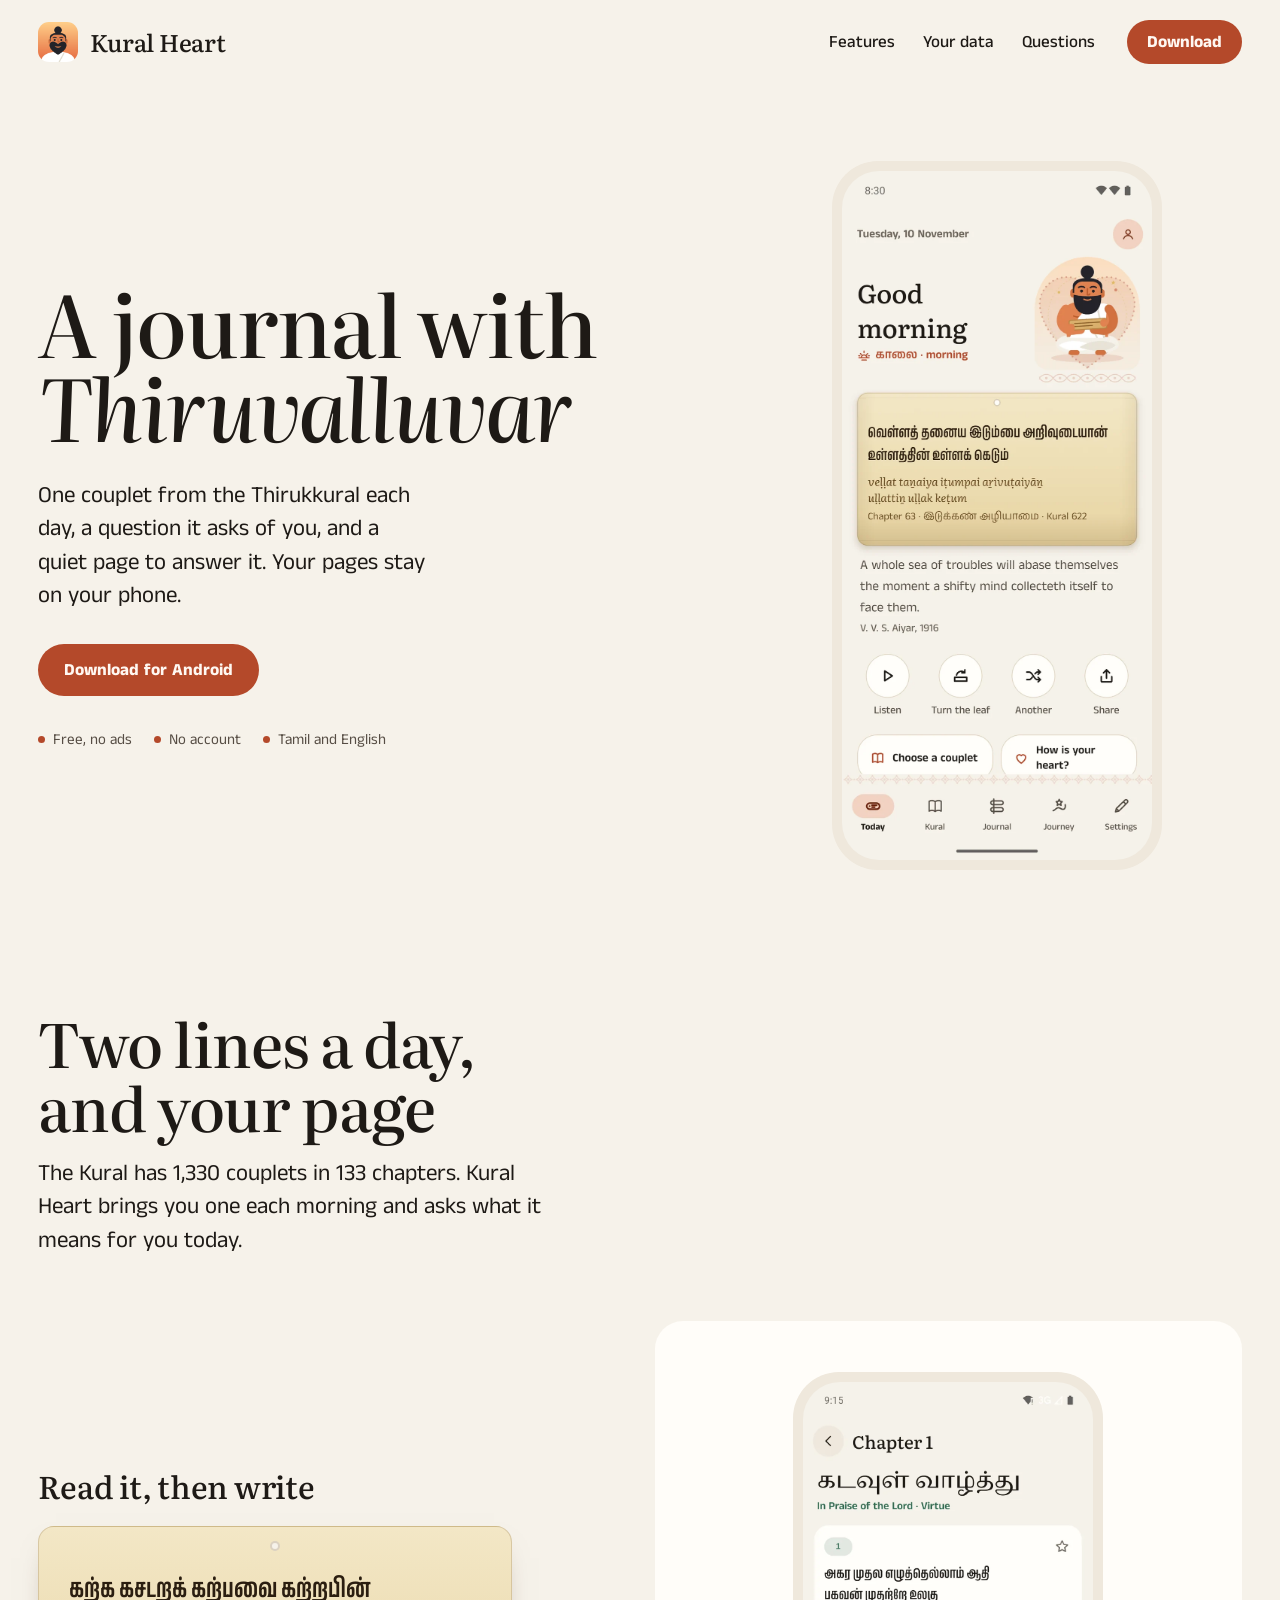
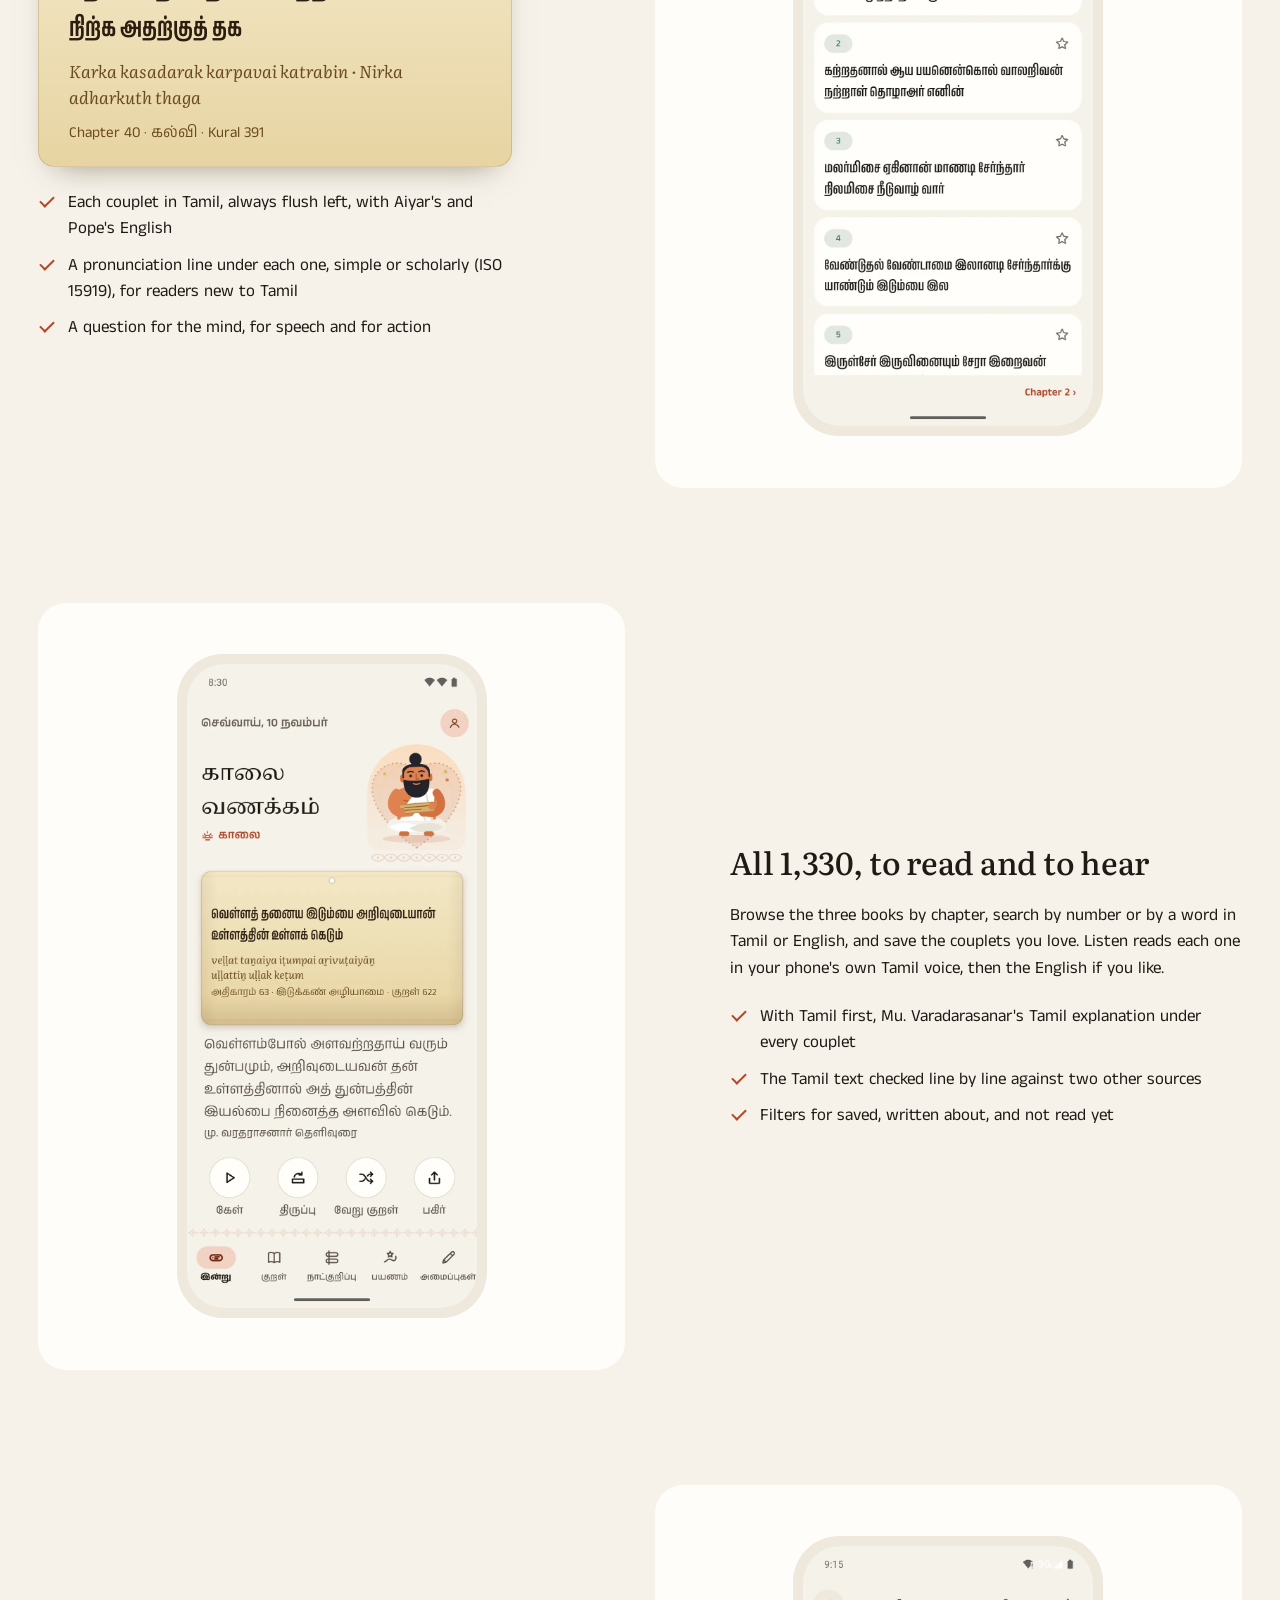
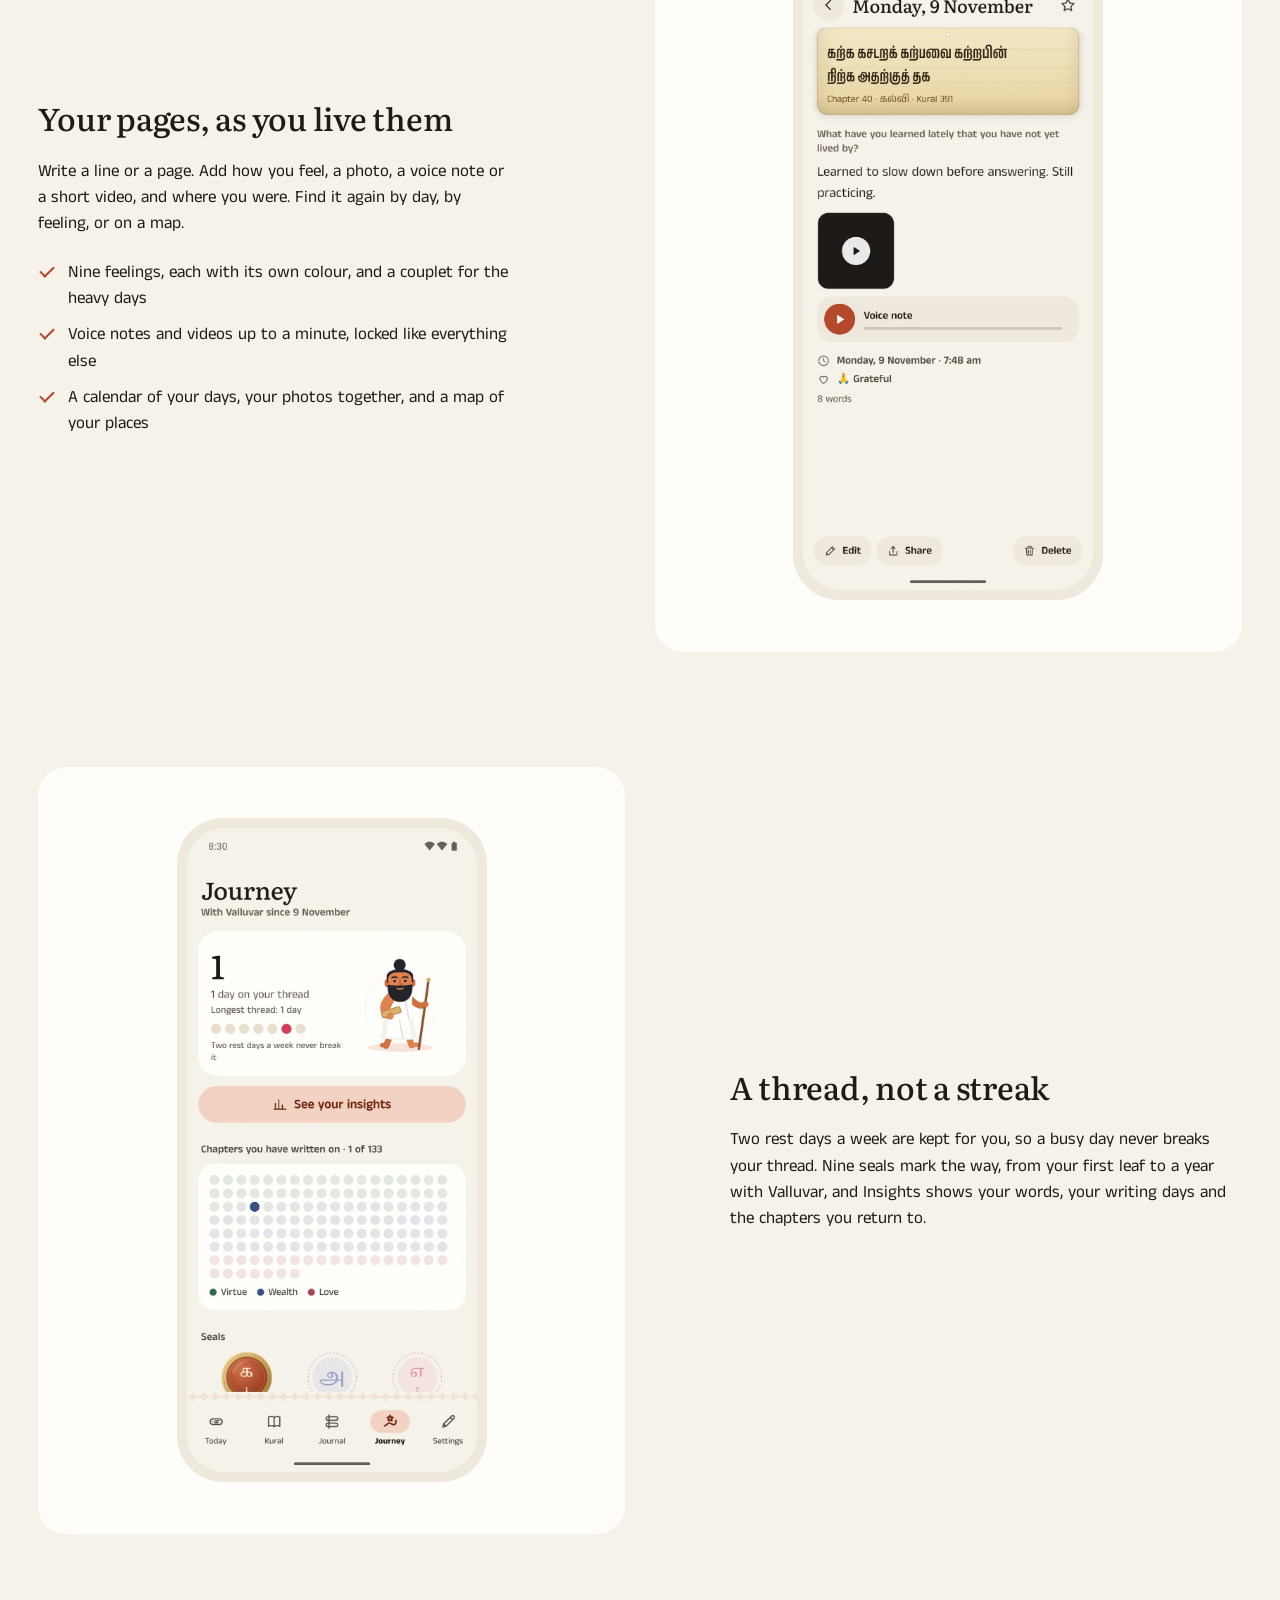
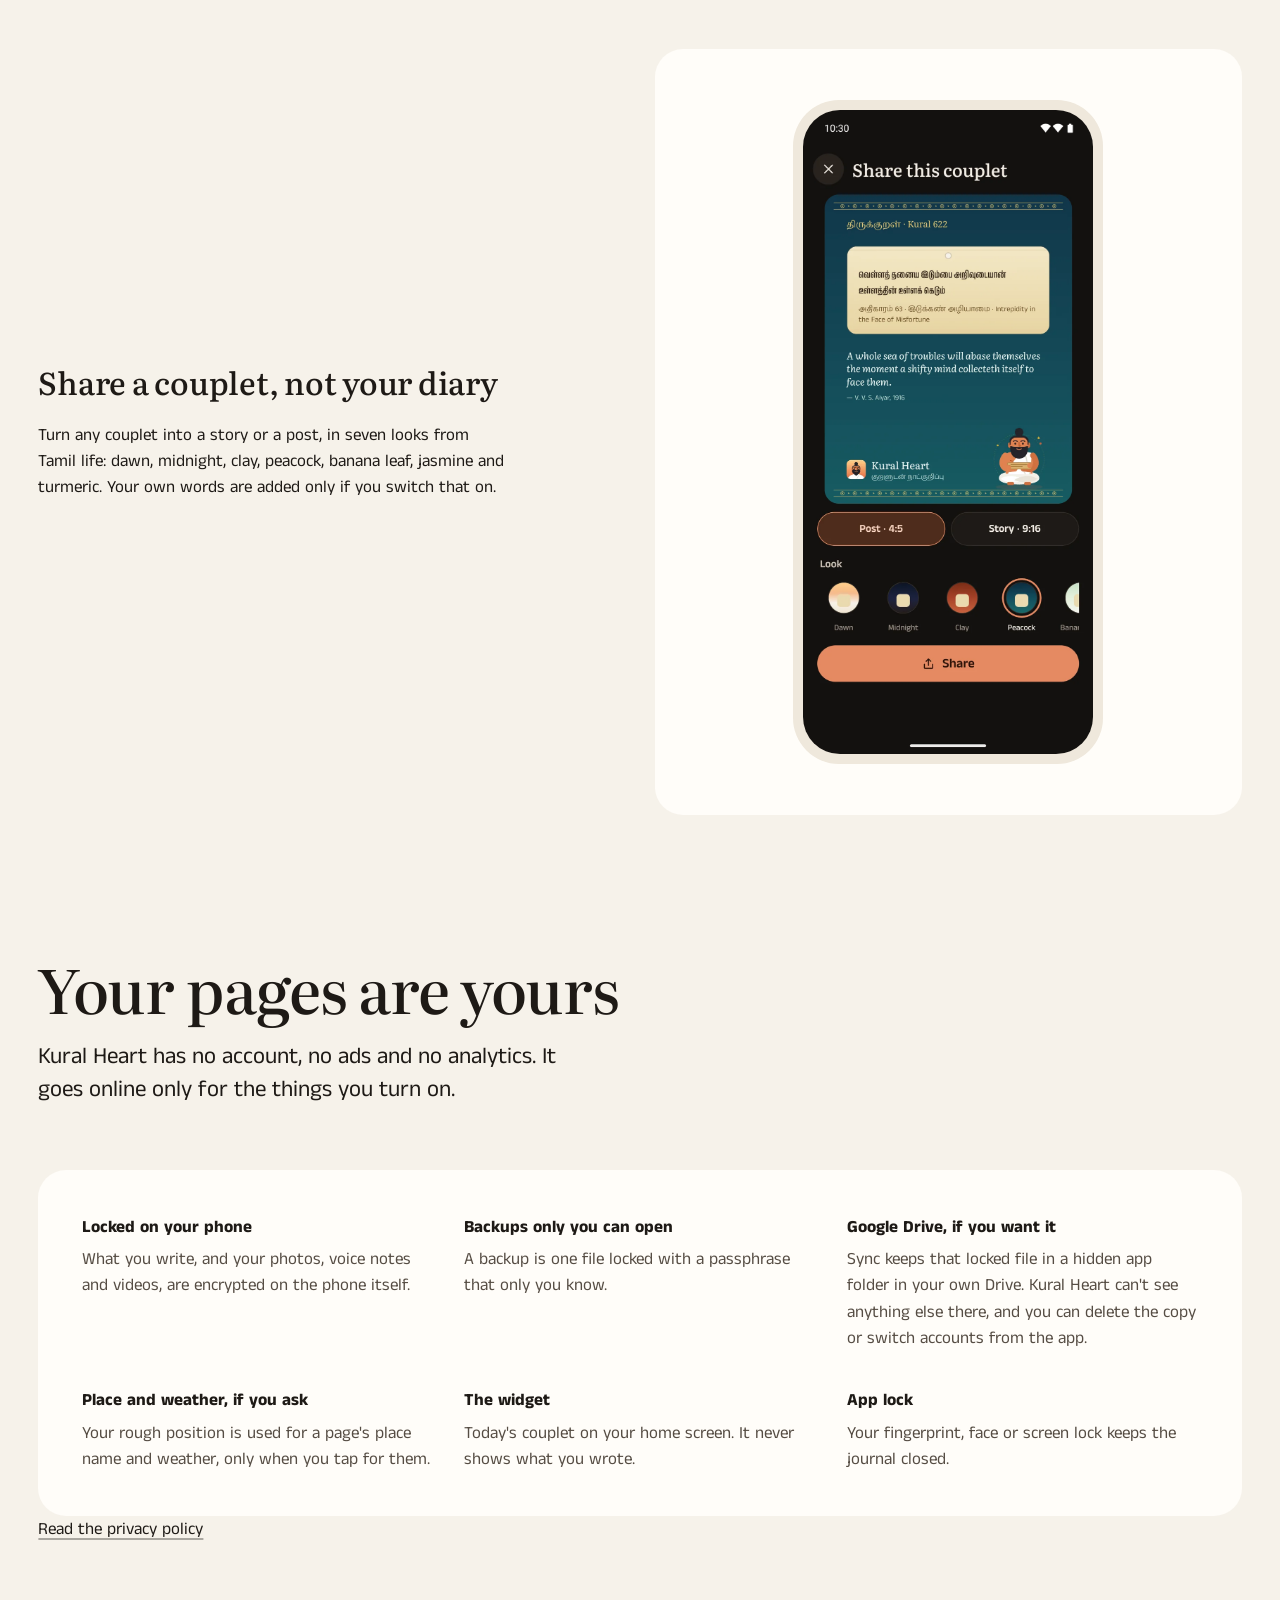
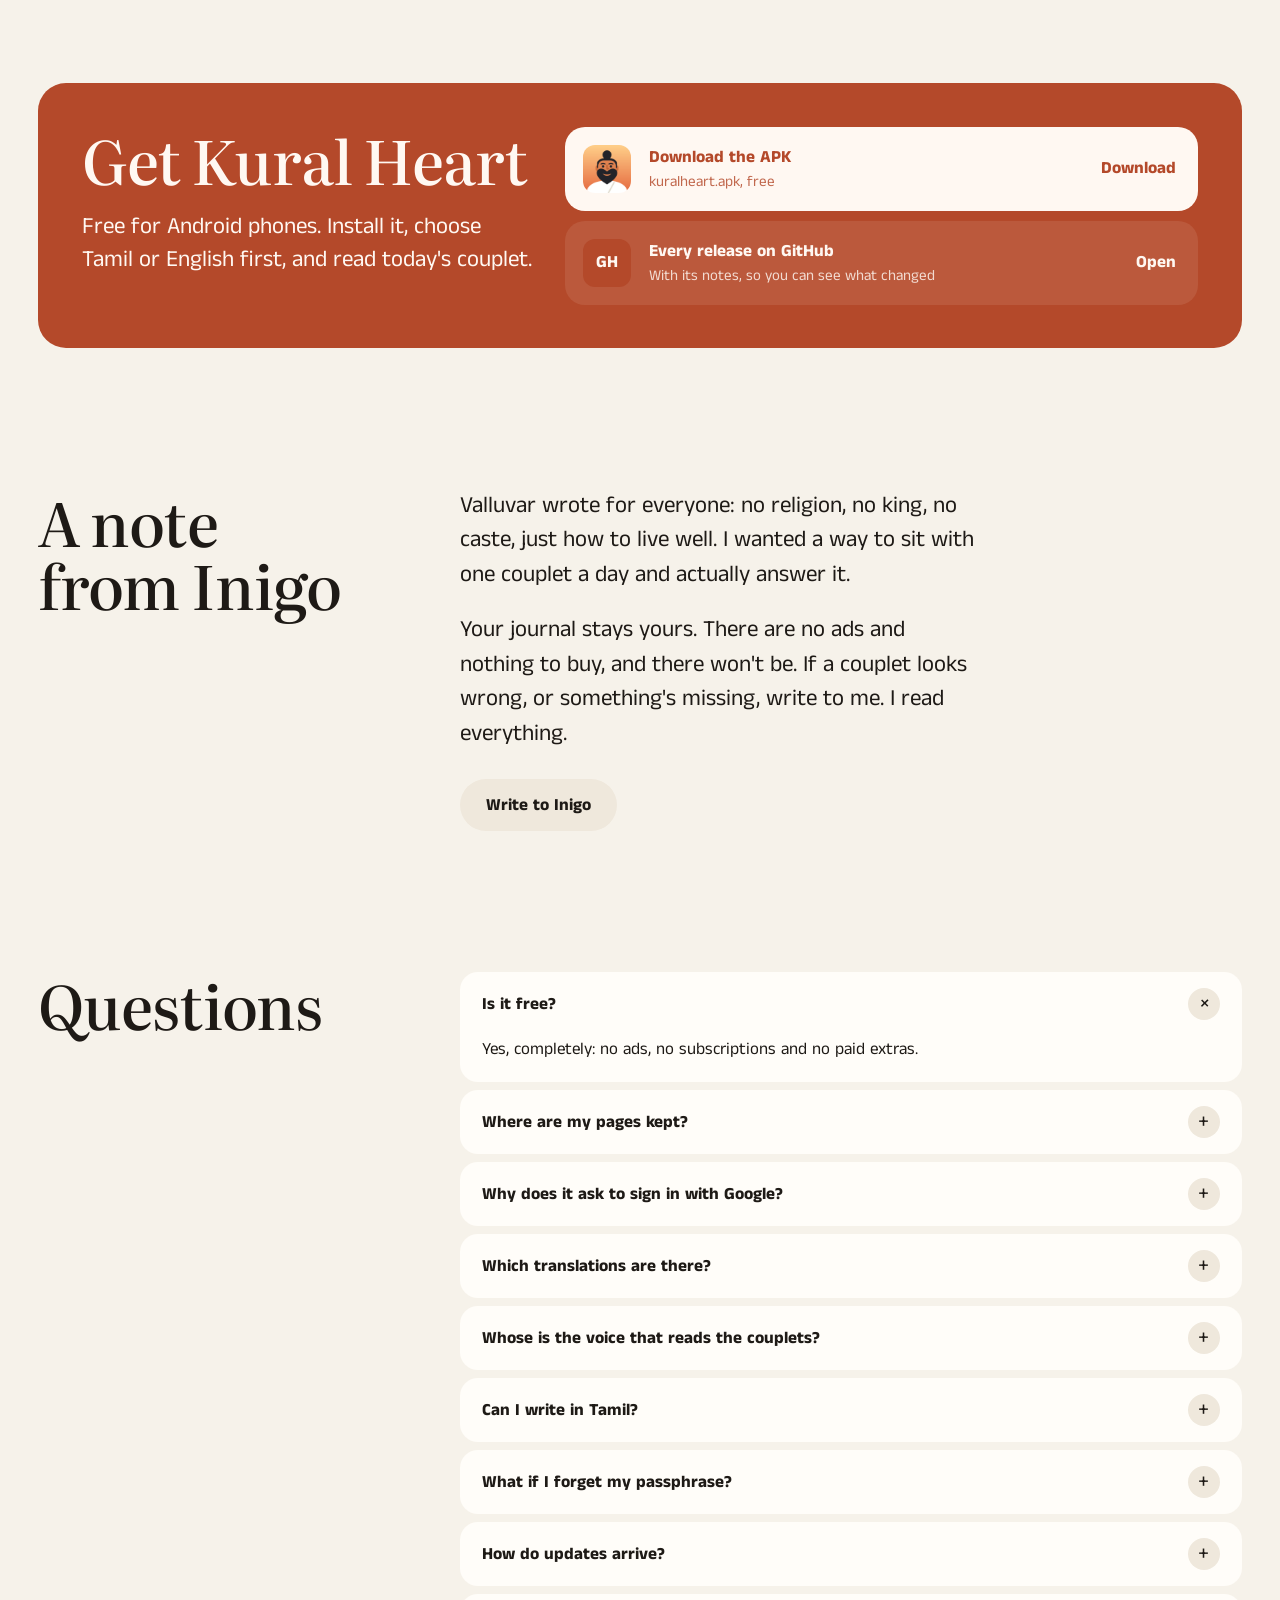
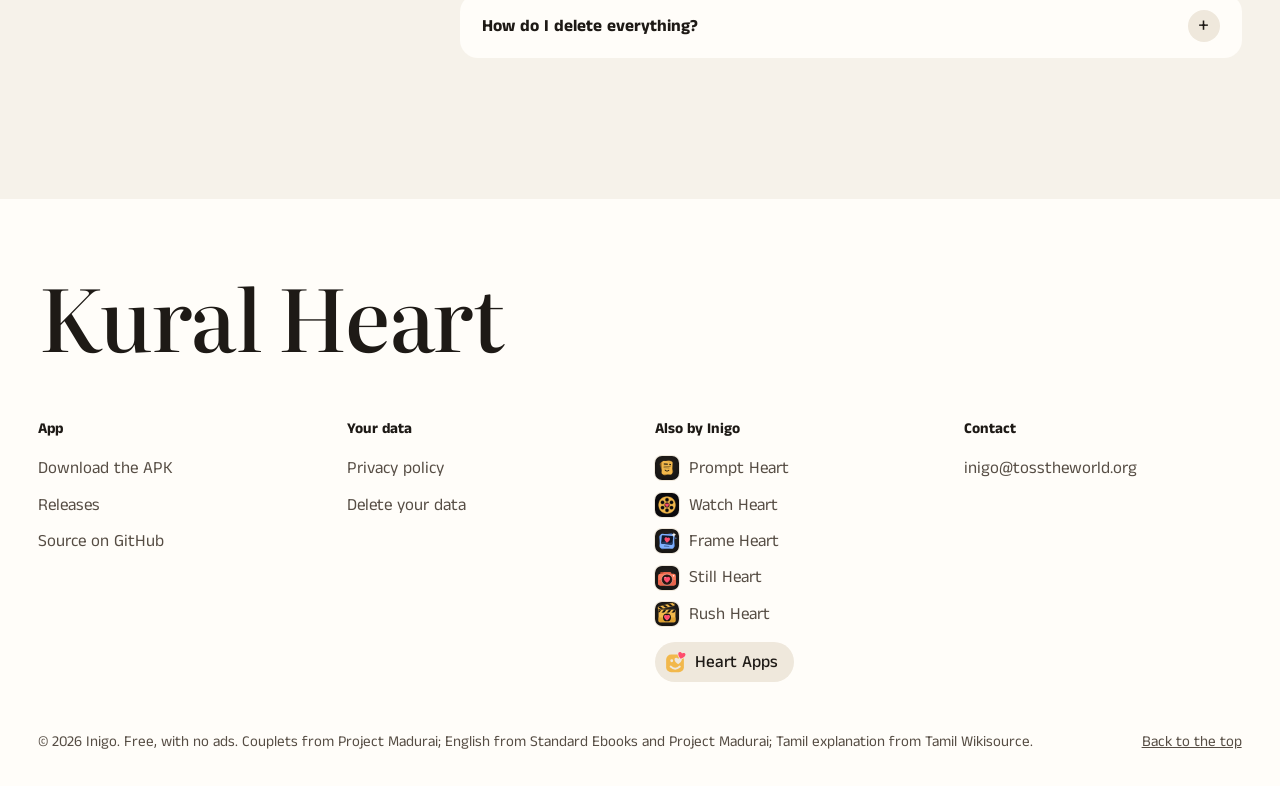
==== index.html @ 6aa1c6e2 "Kural Heart 1.0.3: new screens; Listen uses the phone's Tamil voice" ====
<!doctype html>
<html lang="en">
<head>
  <meta charset="utf-8">
  <meta name="viewport" content="width=device-width, initial-scale=1">
  <title>Kural Heart · A private journal with Thiruvalluvar, for Android</title>
  <meta name="description" content="Kural Heart is a free Android journal built on the Thirukkural. One couplet a day in Tamil, read aloud in your phone's Tamil voice, with Aiyar's and Pope's English and Mu. Varadarasanar's Tamil explanation, a question to write about, and a private page that stays on your phone. No ads, no account.">
  <meta name="theme-color" content="#F6F2EA">
  <meta property="og:title" content="Kural Heart">
  <meta property="og:description" content="A private journal with Thiruvalluvar. Free, no ads.">
  <meta property="og:image" content="https://inigo-code.github.io/kural-heart-site/assets/screens/story.webp">
  <link rel="icon" href="assets/favicon.png">
  <link rel="preconnect" href="https://fonts.googleapis.com">
  <link rel="preconnect" href="https://fonts.gstatic.com" crossorigin>
  <link href="https://fonts.googleapis.com/css2?family=Anek+Tamil:wdth,wght@75..100,400..700&family=Literata:ital,opsz,wght@0,7..72,400..600;1,7..72,400..500&family=Noto+Serif+Tamil:wght@400..600&display=swap" rel="stylesheet">
  <link rel="stylesheet" href="heart.css">
  <link rel="stylesheet" href="theme.css">
  <script>document.documentElement.classList.add('js')</script>
</head>
<body>
<main id="top">

  <header class="bar wrap">
    <a class="brand" href="#top" aria-label="Kural Heart, back to top"><img src="assets/icon.png" width="40" height="40" alt="">Kural Heart</a>
    <nav aria-label="Sections">
      <a href="#features">Features</a>
      <a href="#data">Your data</a>
      <a href="#questions">Questions</a>
    </nav>
    <a class="button button-small" href="#get">Download</a>
  </header>

  <!-- The promise, beside today's page -->
  <section class="hero wrap" aria-labelledby="hero-title">
    <div class="hero-text">
      <h1 id="hero-title" class="h1" data-reveal>A journal with <em>Thiruvalluvar</em></h1>
      <p class="lede" data-reveal style="--i:1">One couplet from the Thirukkural each day, a question it asks of you, and a quiet page to answer it. Your pages stay on your phone.</p>
      <p class="actions" data-reveal style="--i:2">
        <a class="button" href="https://github.com/inigo-code/kural-heart/releases/latest/download/kuralheart.apk">Download for Android</a>
      </p>
      <ul class="facts" data-reveal style="--i:3"><li>Free, no ads</li><li>No account</li><li>Tamil and English</li></ul>
    </div>
    <figure class="hero-media"><div class="phone" data-reveal style="--i:2"><img src="assets/screens/today.webp" width="824" height="1831" alt="Today: Good morning, Valluvar reading in his arch with a soft heart behind him and the dawn sky, Kural 622 on its palm leaf with its pronunciation, Aiyar's English, and round buttons to listen, turn the leaf, get another couplet or share" fetchpriority="high"></div></figure>
  </section>

  <!-- What it does -->
  <section id="features" class="section wrap" aria-labelledby="features-title">
    <div class="head">
      <h2 id="features-title" class="h2" data-reveal>Two lines a day, and your page</h2>
      <p data-reveal style="--i:1">The Kural has 1,330 couplets in 133 chapters. Kural Heart brings you one each morning and asks what it means for you today.</p>
    </div>
    <div class="rows">
      <article class="row" aria-labelledby="f1">
        <div class="row-text">
          <h3 id="f1" class="h3" data-reveal>Read it, then write</h3>
          <div class="leaf" data-reveal style="--i:1"><p lang="ta">கற்க கசடறக் கற்பவை கற்றபின்<br>நிற்க அதற்குத் தக</p><small>Karka kasadarak karpavai katrabin · Nirka adharkuth thaga</small><small>Chapter 40 · கல்வி · Kural 391</small></div>
          <ul class="ticks" data-reveal style="--i:2">
            <li>Each couplet in Tamil, always flush left, with Aiyar's and Pope's English</li>
            <li>A pronunciation line under each one, simple or scholarly (ISO 15919), for readers new to Tamil</li>
            <li>A question for the mind, for speech and for action</li>
          </ul>
        </div>
        <figure class="row-media"><div class="phone" data-reveal><img src="assets/screens/chapter.webp" width="824" height="1831" alt="Chapter 1, In Praise of the Lord: its ten couplets, each numbered, each in two lines, each with a star to save it" loading="lazy" decoding="async"></div></figure>
      </article>

      <article class="row" aria-labelledby="f2">
        <div class="row-text">
          <h3 id="f2" class="h3" data-reveal>All 1,330, to read and to hear</h3>
          <p data-reveal style="--i:1">Browse the three books by chapter, search by number or by a word in Tamil or English, and save the couplets you love. Listen reads each one in your phone's own Tamil voice, then the English if you like.</p>
          <ul class="ticks" data-reveal style="--i:2">
            <li>With Tamil first, Mu. Varadarasanar's Tamil explanation under every couplet</li>
            <li>The Tamil text checked line by line against two other sources</li>
            <li>Filters for saved, written about, and not read yet</li>
          </ul>
        </div>
        <figure class="row-media"><div class="phone" data-reveal><img src="assets/screens/tamil.webp" width="824" height="1831" alt="Today in Tamil: காலை வணக்கம், Kural 622 on its leaf, and Mu. Varadarasanar's Tamil explanation beneath it" loading="lazy" decoding="async"></div></figure>
      </article>

      <article class="row" aria-labelledby="f5">
        <div class="row-text">
          <h3 id="f5" class="h3" data-reveal>Your pages, as you live them</h3>
          <p data-reveal style="--i:1">Write a line or a page. Add how you feel, a photo, a voice note or a short video, and where you were. Find it again by day, by feeling, or on a map.</p>
          <ul class="ticks" data-reveal style="--i:2">
            <li>Nine feelings, each with its own colour, and a couplet for the heavy days</li>
            <li>Voice notes and videos up to a minute, locked like everything else</li>
            <li>A calendar of your days, your photos together, and a map of your places</li>
          </ul>
        </div>
        <figure class="row-media"><div class="phone" data-reveal><img src="assets/screens/journal.webp" width="824" height="1831" alt="A page from Monday: Kural 391 on its leaf, the question and the answer written, a video and a voice note, and the feeling Grateful" loading="lazy" decoding="async"></div></figure>
      </article>

      <article class="row" aria-labelledby="f3">
        <div class="row-text">
          <h3 id="f3" class="h3" data-reveal>A thread, not a streak</h3>
          <p data-reveal style="--i:1">Two rest days a week are kept for you, so a busy day never breaks your thread. Nine seals mark the way, from your first leaf to a year with Valluvar, and Insights shows your words, your writing days and the chapters you return to.</p>
        </div>
        <figure class="row-media"><div class="phone" data-reveal><img src="assets/screens/journey.webp" width="824" height="1831" alt="Journey: a one-day thread, Valluvar walking with his staff, a button to see your insights, and 133 chapter beads" loading="lazy" decoding="async"></div></figure>
      </article>

      <article class="row" aria-labelledby="f4">
        <div class="row-text">
          <h3 id="f4" class="h3" data-reveal>Share a couplet, not your diary</h3>
          <p data-reveal style="--i:1">Turn any couplet into a story or a post, in seven looks from Tamil life: dawn, midnight, clay, peacock, banana leaf, jasmine and turmeric. Your own words are added only if you switch that on.</p>
        </div>
        <figure class="row-media"><div class="phone" data-reveal><img src="assets/screens/story.webp" width="824" height="1831" alt="Sharing Kural 622 as a story in the peacock look, deep blue-green with a gold silk border, above the seven looks to choose from" loading="lazy" decoding="async"></div></figure>
      </article>
    </div>
  </section>

  <!-- Your data, plainly -->
  <section id="data" class="section wrap" aria-labelledby="data-title">
    <div class="head">
      <h2 id="data-title" class="h2" data-reveal>Your pages are yours</h2>
      <p data-reveal style="--i:1">Kural Heart has no account, no ads and no analytics. It goes online only for the things you turn on.</p>
    </div>
    <dl class="more" data-reveal style="--i:1">
      <div><dt>Locked on your phone</dt><dd>What you write, and your photos, voice notes and videos, are encrypted on the phone itself.</dd></div>
      <div><dt>Backups only you can open</dt><dd>A backup is one file locked with a passphrase that only you know.</dd></div>
      <div><dt>Google Drive, if you want it</dt><dd>Sync keeps that locked file in a hidden app folder in your own Drive. Kural Heart can't see anything else there, and you can delete the copy or switch accounts from the app.</dd></div>
      <div><dt>Place and weather, if you ask</dt><dd>Your rough position is used for a page's place name and weather, only when you tap for them.</dd></div>
      <div><dt>The widget</dt><dd>Today's couplet on your home screen. It never shows what you wrote.</dd></div>
      <div><dt>App lock</dt><dd>Your fingerprint, face or screen lock keeps the journal closed.</dd></div>
    </dl>
    <p class="actions" data-reveal style="--i:2"><a class="link" href="privacy.html">Read the privacy policy</a></p>
  </section>

  <!-- Get it -->
  <section id="get" class="section wrap" aria-labelledby="get-title">
    <div class="get">
      <div class="head">
        <h2 id="get-title" class="h2" data-reveal>Get Kural Heart</h2>
        <p data-reveal style="--i:1">Free for Android phones. Install it, choose Tamil or English first, and read today's couplet.</p>
      </div>
      <div class="ways">
        <a class="way way-main" href="https://github.com/inigo-code/kural-heart/releases/latest/download/kuralheart.apk" data-reveal><img src="assets/icon.png" width="48" height="48" alt=""><span><strong>Download the APK</strong><span>kuralheart.apk, free</span></span><span class="go">Download</span></a>
        <a class="way" href="https://github.com/inigo-code/kural-heart/releases" data-reveal style="--i:1"><span class="way-mark" aria-hidden="true">GH</span><span><strong>Every release on GitHub</strong><span>With its notes, so you can see what changed</span></span><span class="go">Open</span></a>
      </div>
    </div>
  </section>

  <!-- A note from the maker -->
  <section class="section wrap" aria-labelledby="note-title">
    <div class="note">
      <h2 id="note-title" class="h2" data-reveal>A note from Inigo</h2>
      <div data-reveal style="--i:1">
        <div class="copy">
          <p>Valluvar wrote for everyone: no religion, no king, no caste, just how to live well. I wanted a way to sit with one couplet a day and actually answer it.</p>
          <p>Your journal stays yours. There are no ads and nothing to buy, and there won't be. If a couplet looks wrong, or something's missing, write to me. I read everything.</p>
        </div>
        <p class="actions"><a class="button button-tone" href="mailto:inigo@tosstheworld.org?subject=Kural%20Heart">Write to Inigo</a></p>
      </div>
    </div>
  </section>

  <!-- Questions -->
  <section id="questions" class="section wrap" aria-labelledby="faq-title">
    <div class="faq">
      <div class="head"><h2 id="faq-title" class="h2" data-reveal>Questions</h2></div>
      <div class="faq-list" data-reveal style="--i:1">
        <details name="faq" open><summary>Is it free?</summary><p>Yes, completely: no ads, no subscriptions and no paid extras.</p></details>
        <details name="faq"><summary>Where are my pages kept?</summary><p>On your phone, encrypted. If you turn on backup or Google Drive sync, a copy goes there too, locked with your passphrase.</p></details>
        <details name="faq"><summary>Why does it ask to sign in with Google?</summary><p>Only if you turn on Drive sync. Kural Heart asks for one thing: its own hidden folder in your Drive, where it keeps your locked backup. It can't see or change your other files.</p></details>
        <details name="faq"><summary>Which translations are there?</summary><p>V. V. S. Aiyar's English (1916) and G. U. Pope's verse and prose (1886), both in the public domain, and in Tamil, Mu. Varadarasanar's Thirukkural Thelivurai (1969), which the Government of Tamil Nadu has made free for everyone.</p></details>
        <details name="faq"><summary>Whose is the voice that reads the couplets?</summary><p>Your phone's own: Listen uses Android's text-to-speech, which on most phones has a natural Tamil voice from Google. Choose among the voices on your phone in Settings, and add more in Android's voice settings.</p></details>
        <details name="faq"><summary>Can I write in Tamil?</summary><p>Yes. Kural Heart works with any Tamil keyboard on your phone, and can lead in Tamil throughout.</p></details>
        <details name="faq"><summary>What if I forget my passphrase?</summary><p>Nobody can open the backup without it, not even me. The pages on your phone are still there; set up backup again with a new passphrase.</p></details>
        <details name="faq"><summary>How do updates arrive?</summary><p>Smaller improvements arrive inside the app by themselves. For new versions, download the new APK over the old one; your pages stay.</p></details>
        <details name="faq"><summary>How do I delete everything?</summary><p>In the app: Settings, Delete all data. To remove the copy in Google Drive, see the <a class="link" href="privacy.html#delete">privacy policy</a>.</p></details>
      </div>
    </div>
  </section>

</main>

<footer class="foot">
  <div class="wrap">
    <p class="foot-name" aria-hidden="true">Kural Heart</p>
    <div class="foot-cols">
      <nav aria-label="App"><h2>App</h2><a href="https://github.com/inigo-code/kural-heart/releases/latest/download/kuralheart.apk">Download the APK</a><a href="https://github.com/inigo-code/kural-heart/releases">Releases</a><a href="https://github.com/inigo-code/kural-heart">Source on GitHub</a></nav>
      <nav aria-label="Your data"><h2>Your data</h2><a href="privacy.html">Privacy policy</a><a href="privacy.html#delete">Delete your data</a></nav>
      <nav aria-label="Also by Inigo"><h2>Also by Inigo</h2><a class="to-app" href="https://inigo-code.github.io/prompt-heart-site/"><img src="assets/prompt-heart.png" width="24" height="24" alt="">Prompt Heart</a><a class="to-app" href="https://inigo-code.github.io/watch-heart-site/"><img src="assets/watch-heart.png" width="24" height="24" alt="">Watch Heart</a><a class="to-app" href="https://inigo-code.github.io/frame-heart-site/"><img src="assets/frame-heart.svg" width="24" height="24" alt="">Frame Heart</a><a class="to-app" href="https://inigo-code.github.io/still-heart-site/"><img src="assets/still-heart.svg" width="24" height="24" alt="">Still Heart</a><a class="to-app" href="https://inigo-code.github.io/rush-heart-site/"><img src="assets/rush-heart.svg" width="24" height="24" alt="">Rush Heart</a><a class="to-home" href="https://inigo-code.github.io/"><img src="assets/heart-apps.svg" width="20" height="20" alt="">Heart Apps</a></nav>
      <nav aria-label="Contact"><h2>Contact</h2><a href="mailto:inigo@tosstheworld.org?subject=Kural%20Heart">inigo@tosstheworld.org</a></nav>
    </div>
    <div class="foot-last"><p>© 2026 Inigo. Free, with no ads. Couplets from Project Madurai; English from Standard Ebooks and Project Madurai; Tamil explanation from Tamil Wikisource.</p><a href="#top">Back to the top</a></div>
  </div>
</footer>

<script src="heart.js" defer></script>
</body>
</html>
---- heart.css ----
/* Heart: the shared layout of the Heart Apps sites. Each site sets its own colours and faces in
   its theme file; everything here reads only the tokens below. */

:root {
  --bg: #0E0D10;
  --surface: #18161B;
  --surface-2: #232026;
  --ink: #EFEDEA;
  --muted: #B3ACA2;
  --accent: #F2B84B;
  --accent-ink: #121110;
  --accent-hover: #F6C76E;
  --field: var(--accent);
  --field-ink: var(--accent-ink);
  --font-display: 'DM Sans', system-ui, sans-serif;
  --font-text: 'DM Sans', system-ui, sans-serif;
  --display-weight: 700;
  --display-track: -0.035em;
  --display-case: none;
  --s-small: 0.9375rem;
  --s-body: 1.0625rem;
  --s-lede: clamp(1.1875rem, 1rem + 0.6vw, 1.4375rem);
  --s-head: clamp(1.5rem, 1.15rem + 1vw, 2rem);
  --s-h2: clamp(2.25rem, 1.4rem + 3vw, 4rem);
  --s-h1: clamp(2.75rem, 1.2rem + 5.6vw, 6.25rem);
  --margin: clamp(1rem, 3vw, 2.5rem);
  --max: 1240px;
  --gap: clamp(1rem, 2.4vw, 2rem);
  --section: clamp(6rem, 11vw, 10rem);
  --radius: 28px;
  --ease-out: cubic-bezier(0.22, 1, 0.36, 1);
}

*, *::before, *::after { box-sizing: border-box; }
html { -webkit-text-size-adjust: 100%; scroll-behavior: smooth; scroll-padding-top: 24px; }
body { margin: 0; background: var(--bg); color: var(--ink); font: 400 var(--s-body)/1.55 var(--font-text); -webkit-font-smoothing: antialiased; text-rendering: optimizeLegibility; }
img { display: block; max-width: 100%; height: auto; }
a { color: inherit; }
h1, h2, h3, p, ul, ol, dl, dd, figure { margin: 0; }
ul, ol { padding: 0; list-style: none; }
button { font: inherit; color: inherit; background: none; border: 0; padding: 0; cursor: pointer; }
:focus-visible { outline: 3px solid var(--accent); outline-offset: 3px; border-radius: 6px; }
::selection { background: var(--accent); color: var(--accent-ink); }
.nums { font-variant-numeric: tabular-nums; }
.visually-hidden { position: absolute; width: 1px; height: 1px; overflow: hidden; clip-path: inset(50%); white-space: nowrap; }

.wrap { width: 100%; max-width: calc(var(--max) + 2 * var(--margin)); margin-inline: auto; padding-inline: var(--margin); }
.section { padding-block: var(--section) 0; }

/* ---------- type ---------- */
.h1, .h2, .h3 { font-family: var(--font-display); font-weight: var(--display-weight); text-transform: var(--display-case); text-wrap: balance; }
.h1 { font-size: var(--s-h1); line-height: 0.98; letter-spacing: var(--display-track); }
.h2 { font-size: var(--s-h2); line-height: 1.04; letter-spacing: calc(var(--display-track) * 0.8); }
.h3 { font-size: var(--s-head); line-height: 1.15; letter-spacing: calc(var(--display-track) * 0.4); }
.lede { font-size: var(--s-lede); line-height: 1.45; max-width: 34ch; }
.soft { color: var(--muted); }
.copy p + p { margin-top: 0.9em; }
.head { display: grid; gap: 20px; max-width: 46rem; margin-bottom: clamp(2.5rem, 5vw, 4rem); }
.head p { font-size: var(--s-lede); line-height: 1.45; max-width: 40ch; }

/* ---------- controls ---------- */
.button { display: inline-flex; align-items: center; justify-content: center; gap: 10px; min-height: 52px; padding: 0 26px; border-radius: 999px; background: var(--accent); color: var(--accent-ink); font-weight: 700; text-decoration: none; transition: transform 140ms var(--ease-out), background-color 180ms ease; }
.button:active { transform: scale(0.96); }
.button-tone { background: var(--surface-2); color: var(--ink); }
.button-small { min-height: 44px; padding: 0 20px; }
.link { text-decoration: underline; text-decoration-thickness: 2px; text-underline-offset: 0.22em; text-decoration-color: color-mix(in srgb, currentColor 35%, transparent); transition: text-decoration-color 180ms ease; }
@media (hover: hover) and (pointer: fine) {
  .button:hover { background: var(--accent-hover); }
  .button-tone:hover { background: color-mix(in srgb, var(--surface-2) 70%, var(--ink) 12%); }
  .link:hover { text-decoration-color: currentColor; }
}
.actions { display: flex; flex-wrap: wrap; align-items: center; gap: 14px 22px; }

/* ---------- the bar ---------- */
.bar { display: flex; align-items: center; gap: 24px; min-height: 84px; }
.brand { display: inline-flex; align-items: center; gap: 12px; font-family: var(--font-display); font-weight: var(--display-weight); font-size: var(--s-body); text-transform: var(--display-case); text-decoration: none; letter-spacing: -0.01em; }
.brand img { width: 40px; height: 40px; border-radius: 11px; }
.bar nav { display: flex; gap: 28px; margin-left: auto; }
.bar nav + .button { margin-left: 8px; }
.bar nav a { text-decoration: none; font-weight: 500; transition: color 180ms ease; }
.bar nav a:hover { color: var(--accent); }

/* ---------- the hero ---------- */
.hero { display: grid; grid-template-columns: minmax(0, 7fr) minmax(0, 5fr); gap: var(--gap); align-items: center; padding-block: clamp(2rem, 6vw, 5rem) 0; }
.hero-text { display: grid; gap: 32px; align-content: center; }
.hero-text .lede { max-width: 30ch; }
.facts { display: flex; flex-wrap: wrap; gap: 6px 22px; color: var(--muted); font-size: var(--s-small); }
.facts li { display: inline-flex; align-items: center; gap: 8px; }
.facts li::before { content: ''; width: 7px; height: 7px; border-radius: 50%; background: var(--accent); }
.hero-media { display: grid; justify-items: center; }

/* A phone: the screen in a plain bezel, a step in tone, no shadow. */
.phone { width: min(100%, 310px); padding: 10px; border-radius: 46px; background: var(--surface-2); }
.phone img { width: 100%; border-radius: 37px; background: var(--surface); }
.hero .phone { width: min(100%, 360px); }

/* ---------- feature rows: words on one side, one screen on the other ---------- */
.rows { display: grid; gap: clamp(4rem, 9vw, 8rem); }
.row { display: grid; grid-template-columns: minmax(0, 1fr) minmax(0, 1fr); gap: var(--gap); align-items: center; }
.row-media { display: grid; justify-items: center; padding-block: clamp(2rem, 4vw, 3.5rem); border-radius: var(--radius); background: var(--surface); }
.row:nth-child(even) .row-media { order: -1; }
.row-text { display: grid; gap: 22px; max-width: 32rem; }
.row:nth-child(odd) .row-text { padding-right: clamp(0px, 3vw, 3rem); }
.row:nth-child(even) .row-text { justify-self: end; }
.ticks { display: grid; gap: 10px; }
.ticks li { position: relative; padding-left: 30px; }
.ticks li::before { content: ''; position: absolute; left: 2px; top: 0.42em; width: 14px; height: 8px; border-left: 2.5px solid var(--accent); border-bottom: 2.5px solid var(--accent); transform: rotate(-45deg); }

/* ---------- everything else: a plain list in columns ---------- */
.more { display: grid; grid-template-columns: repeat(3, minmax(0, 1fr)); gap: 36px var(--gap); padding: clamp(2rem, 3.4vw, 3rem); border-radius: var(--radius); background: var(--surface); }
.more div { display: grid; gap: 6px; align-content: start; }
.more dt { font-weight: 700; }
.more dd { color: var(--muted); }

/* ---------- get it: the one field of colour ---------- */
.get { display: grid; grid-template-columns: minmax(0, 5fr) minmax(0, 7fr); gap: var(--gap); padding: clamp(2rem, 3.4vw, 3rem); border-radius: var(--radius); background: var(--field); color: var(--field-ink); }
.get .head { margin: 0; align-content: start; }
.get .head p { color: inherit; }
.ways { display: grid; gap: 10px; align-content: start; }
.way { display: grid; grid-template-columns: 48px minmax(0, 1fr) auto; gap: 18px; align-items: center; min-height: 84px; padding: 14px 22px 14px 18px; border-radius: 20px; background: color-mix(in srgb, var(--field-ink) 9%, transparent); text-decoration: none; transition: background-color 180ms ease, transform 140ms var(--ease-out); }
.way:active { transform: scale(0.985); }
.way img { width: 48px; height: 48px; border-radius: 12px; }
.way strong { display: block; }
.way span span { display: block; font-size: var(--s-small); opacity: 0.82; }
.way .go { font-weight: 700; white-space: nowrap; }
.way-main { background: var(--field-ink); color: var(--field); }
@media (hover: hover) and (pointer: fine) {
  .way:hover { background: color-mix(in srgb, var(--field-ink) 16%, transparent); }
  .way-main:hover { background: color-mix(in srgb, var(--field-ink) 88%, var(--field)); }
}

/* ---------- questions ---------- */
.faq { display: grid; grid-template-columns: minmax(0, 4fr) minmax(0, 8fr); gap: var(--gap); }
.faq .head { align-content: start; margin: 0; }
.faq-list { display: grid; gap: 8px; }
.faq-list details { border-radius: 18px; background: var(--surface); transition: background-color 180ms ease; }
.faq-list summary { display: flex; justify-content: space-between; align-items: center; gap: 16px; min-height: 64px; padding: 16px 22px; font-weight: 700; cursor: pointer; list-style: none; }
.faq-list summary::-webkit-details-marker { display: none; }
.faq-list summary::after { content: '+'; flex: none; display: grid; place-items: center; width: 32px; height: 32px; border-radius: 50%; background: var(--surface-2); font-weight: 400; font-size: 1.375rem; line-height: 1; transition: transform 240ms var(--ease-out); }
.faq-list details[open] summary::after { transform: rotate(45deg); }
.faq-list details p { padding: 0 22px 20px; max-width: 72ch; }
@media (hover: hover) and (pointer: fine) { .faq-list details:not([open]):hover { background: var(--surface-2); } }

/* ---------- note from the maker ---------- */
.note { display: grid; grid-template-columns: minmax(0, 4fr) minmax(0, 8fr); gap: var(--gap); }
.note .copy { font-size: var(--s-lede); line-height: 1.5; max-width: 40ch; }
.note .actions { margin-top: 28px; }

/* ---------- footer ---------- */
.foot { margin-top: var(--section); padding-block: clamp(3rem, 6vw, 5rem) 32px; background: var(--surface); }
.foot-name { font-family: var(--font-display); font-weight: var(--display-weight); text-transform: var(--display-case); font-size: var(--s-h1); line-height: 0.9; letter-spacing: var(--display-track); white-space: nowrap; }
.foot-cols { display: grid; grid-template-columns: repeat(4, minmax(0, 1fr)); gap: 28px var(--gap); margin-top: clamp(2.5rem, 5vw, 4rem); }
.foot-cols h2 { font-size: var(--s-small); font-weight: 700; margin-bottom: 10px; }
.foot-cols a { display: block; overflow-wrap: anywhere; padding-block: 5px; text-decoration: none; color: var(--muted); transition: color 180ms ease; }
.foot-cols a:hover { color: var(--ink); }
/* Links to the other apps carry their icons. The link home to Heart Apps is a chip, its mark and name on one line. */
.foot-cols .to-app { display: flex; align-items: center; gap: 10px; }
/* The icons are dark tiles; the ring keeps their edge visible on a dark footer. */
.foot-cols .to-app img { flex: none; width: 24px; height: 24px; border-radius: 7px; box-shadow: 0 0 0 1px var(--surface-2); }
.foot-cols .to-home { display: inline-flex; align-items: center; gap: 8px; margin-top: 10px; padding: 7px 16px 7px 10px; border-radius: 999px; background: var(--surface-2); color: var(--ink); font-weight: 500; white-space: nowrap; }
.foot-cols .to-home img { flex: none; width: 22px; height: 22px; }
.foot-last { display: flex; flex-wrap: wrap; justify-content: space-between; gap: 12px; margin-top: 48px; color: var(--muted); font-size: var(--s-small); }

/* ---------- entrance: each part rises once as it arrives; nothing waits on the script ---------- */
.js [data-reveal] { opacity: 0; transform: translateY(24px); transition: opacity 700ms var(--ease-out), transform 700ms var(--ease-out); transition-delay: calc(var(--i, 0) * 80ms); }
.js [data-reveal].is-in { opacity: 1; transform: none; }
.phone img { transition: transform 900ms var(--ease-out); }
.js .phone[data-reveal] img { transform: scale(1.04); }
.js .phone[data-reveal].is-in img { transform: none; }
@media (prefers-reduced-motion: reduce) {
  html { scroll-behavior: auto; }
  .js [data-reveal], .js .phone[data-reveal] img { opacity: 1; transform: none; transition: none; }
  .button, .way { transition: none; }
}

/* ---------- tablet ---------- */
@media (max-width: 960px) {
  .hero { grid-template-columns: minmax(0, 1fr) minmax(0, 0.8fr); }
  .more { grid-template-columns: repeat(2, minmax(0, 1fr)); }
  .get, .faq, .note { grid-template-columns: 1fr; gap: 32px; }
  .foot-cols { grid-template-columns: repeat(2, minmax(0, 1fr)); }
}

/* ---------- phone: its own composition, one column ---------- */
@media (max-width: 680px) {
  .bar { min-height: 68px; gap: 12px; }
  .bar nav { display: none; }
  .bar .button { margin-left: auto; }
  .hero { grid-template-columns: 1fr; gap: 48px; padding-top: 16px; }
  .hero-text { gap: 24px; }
  .hero .phone { width: min(78%, 320px); }
  .row { grid-template-columns: 1fr; gap: 28px; }
  .row .row-media, .row:nth-child(even) .row-media { order: 0; }
  .row:nth-child(even) .row-text { justify-self: start; }
  .row-text { padding: 0 !important; }
  .row .phone { width: min(74%, 290px); }
  .more { grid-template-columns: 1fr; gap: 24px; padding: 28px 22px; }
  .get { padding: 28px 18px; }
  .way { grid-template-columns: 40px minmax(0, 1fr); padding: 14px 16px; }
  .way img { width: 40px; height: 40px; }
  .way .go { display: none; }
  .foot-cols { grid-template-columns: 1fr; }
}
---- theme.css ----
/* Kural Heart: the app's Olai look. Warm ivory paper by day, Midnight after dark, clay for the one action,
   Literata and Noto Serif Tamil on the titles, Anek Tamil for reading. Colours match the app's theme.ts. */
:root {
  --bg: #F6F2EA;
  --surface: #FFFDF9;
  --surface-2: #EFE8DC;
  --ink: #1E1A16;
  --muted: #564D44;
  --accent: #B4492A;
  --accent-ink: #FFF8F2;
  --accent-hover: #9E3E22;
  --field: #B4492A;
  --field-ink: #FFF8F2;
  --leaf-1: #F3E7C6;
  --leaf-2: #E7D4A2;
  --leaf-ink: #2B1E10;
  --leaf-note: #6A4B22;
  --rib: rgba(122, 90, 46, 0.22);
  --font-display: 'Literata', 'Noto Serif Tamil', Georgia, serif;
  --font-tamil: 'Noto Serif Tamil', 'Literata', serif;
  --font-text: 'Anek Tamil', system-ui, -apple-system, 'Segoe UI', Roboto, sans-serif;
  --display-weight: 500;
  --display-track: -0.02em;
  --display-case: none;
  --s-h1: clamp(2.75rem, 1.2rem + 5.2vw, 5.75rem);
  color-scheme: light;
}

@media (prefers-color-scheme: dark) {
  :root {
    --bg: #14110F;
    --surface: #1E1A17;
    --surface-2: #28231F;
    --ink: #F3ECE2;
    --muted: #CBC1B4;
    --accent: #E58A62;
    --accent-ink: #2A140B;
    --accent-hover: #EE9E7B;
    --field: #E58A62;
    --field-ink: #2A140B;
    --leaf-1: #DBD0B2;
    --leaf-2: #D0BF92;
    color-scheme: dark;
  }
}

.brand { font-family: var(--font-display); font-size: 1.5rem; font-weight: 500; }
.brand img { border-radius: 11px; }
.h1 em, .h2 em { font-style: italic; }
.ta { font-family: var(--font-tamil); }

/* The hero: the title and words beside today's page. */
.hero { grid-template-columns: minmax(0, 7fr) minmax(0, 5fr); align-items: center; }
.hero .phone { width: min(100%, 330px); }
.hero-text { display: grid; gap: 32px; }

/* A couplet on its palm leaf, flush left as in the app. */
.leaf {
  position: relative;
  max-width: 34rem;
  padding: 44px 30px 22px;
  border-radius: 16px;
  background: linear-gradient(var(--leaf-1), var(--leaf-2));
  border: 1px solid var(--rib);
  box-shadow: 0 14px 30px -18px rgba(60, 40, 10, 0.55);
  color: var(--leaf-ink);
  text-align: left;
}
.leaf::before {
  content: '';
  position: absolute;
  top: 14px;
  left: 50%;
  width: 10px;
  height: 10px;
  margin-left: -5px;
  border-radius: 50%;
  background: var(--bg);
  border: 2px solid var(--rib);
}
.leaf p { font: 600 clamp(1.15rem, 0.9rem + 1vw, 1.6rem)/1.55 'Anek Tamil', sans-serif; font-stretch: 75%; }
.leaf small { display: block; margin-top: 10px; color: var(--leaf-note); font-size: var(--s-small); }
.leaf small:not(:last-child) { margin-top: 8px; font-family: 'Literata', serif; font-style: italic; font-size: var(--s-body, 1rem); }

.way-mark { display: grid; place-items: center; width: 48px; height: 48px; border-radius: 12px; background: var(--field); color: var(--field-ink); font-weight: 700; }

/* Pages of plain text: the privacy policy. */
.doc { max-width: 46rem; padding-block: clamp(3rem, 7vw, 6rem); }
.doc h1 { margin-bottom: 18px; }
.doc .lede { max-width: 40ch; }
.doc-date { margin-top: 14px; color: var(--muted); font-size: var(--s-small); }
.doc-body { margin-top: clamp(2.5rem, 5vw, 4rem); }
.doc-body h2 { font: var(--display-weight) var(--s-head)/1.2 var(--font-display); margin: 2.4em 0 0.6em; }
.doc-body h2:first-child { margin-top: 0; }
.doc-body p + p, .doc-body p + ul, .doc-body ul + p { margin-top: 0.9em; }
.doc-body ul { display: grid; gap: 10px; padding-left: 1.2em; list-style: disc; }
.doc-body a { color: var(--accent); text-underline-offset: 3px; }
.doc-body b { font-weight: 600; }
.doc-note { margin-top: 1.2em; padding: 18px 20px; border-radius: 20px; background: var(--surface-2); }

@media (max-width: 960px) {
  .hero { grid-template-columns: 1fr; gap: 48px; }
}
@media (max-width: 680px) {
  .hero .phone { width: min(78%, 320px); }
  .leaf { padding: 40px 22px 18px; }
}
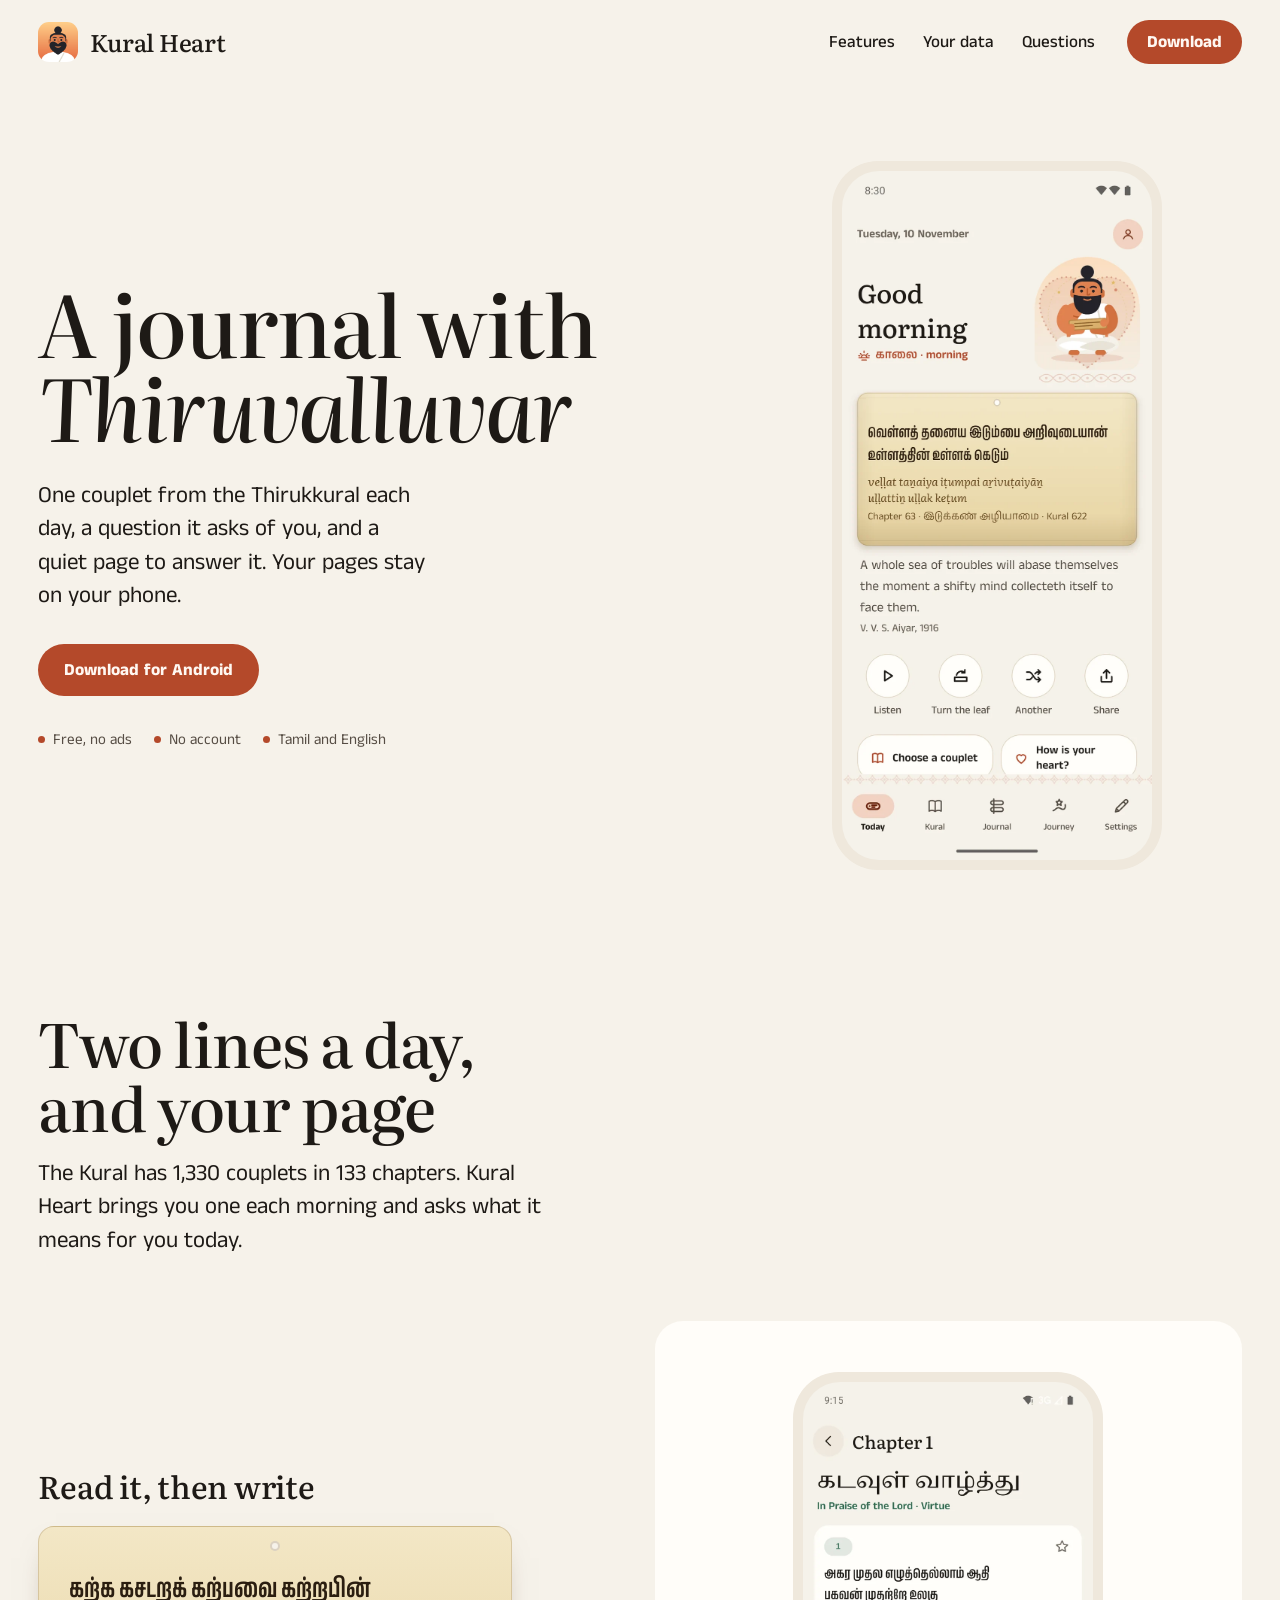
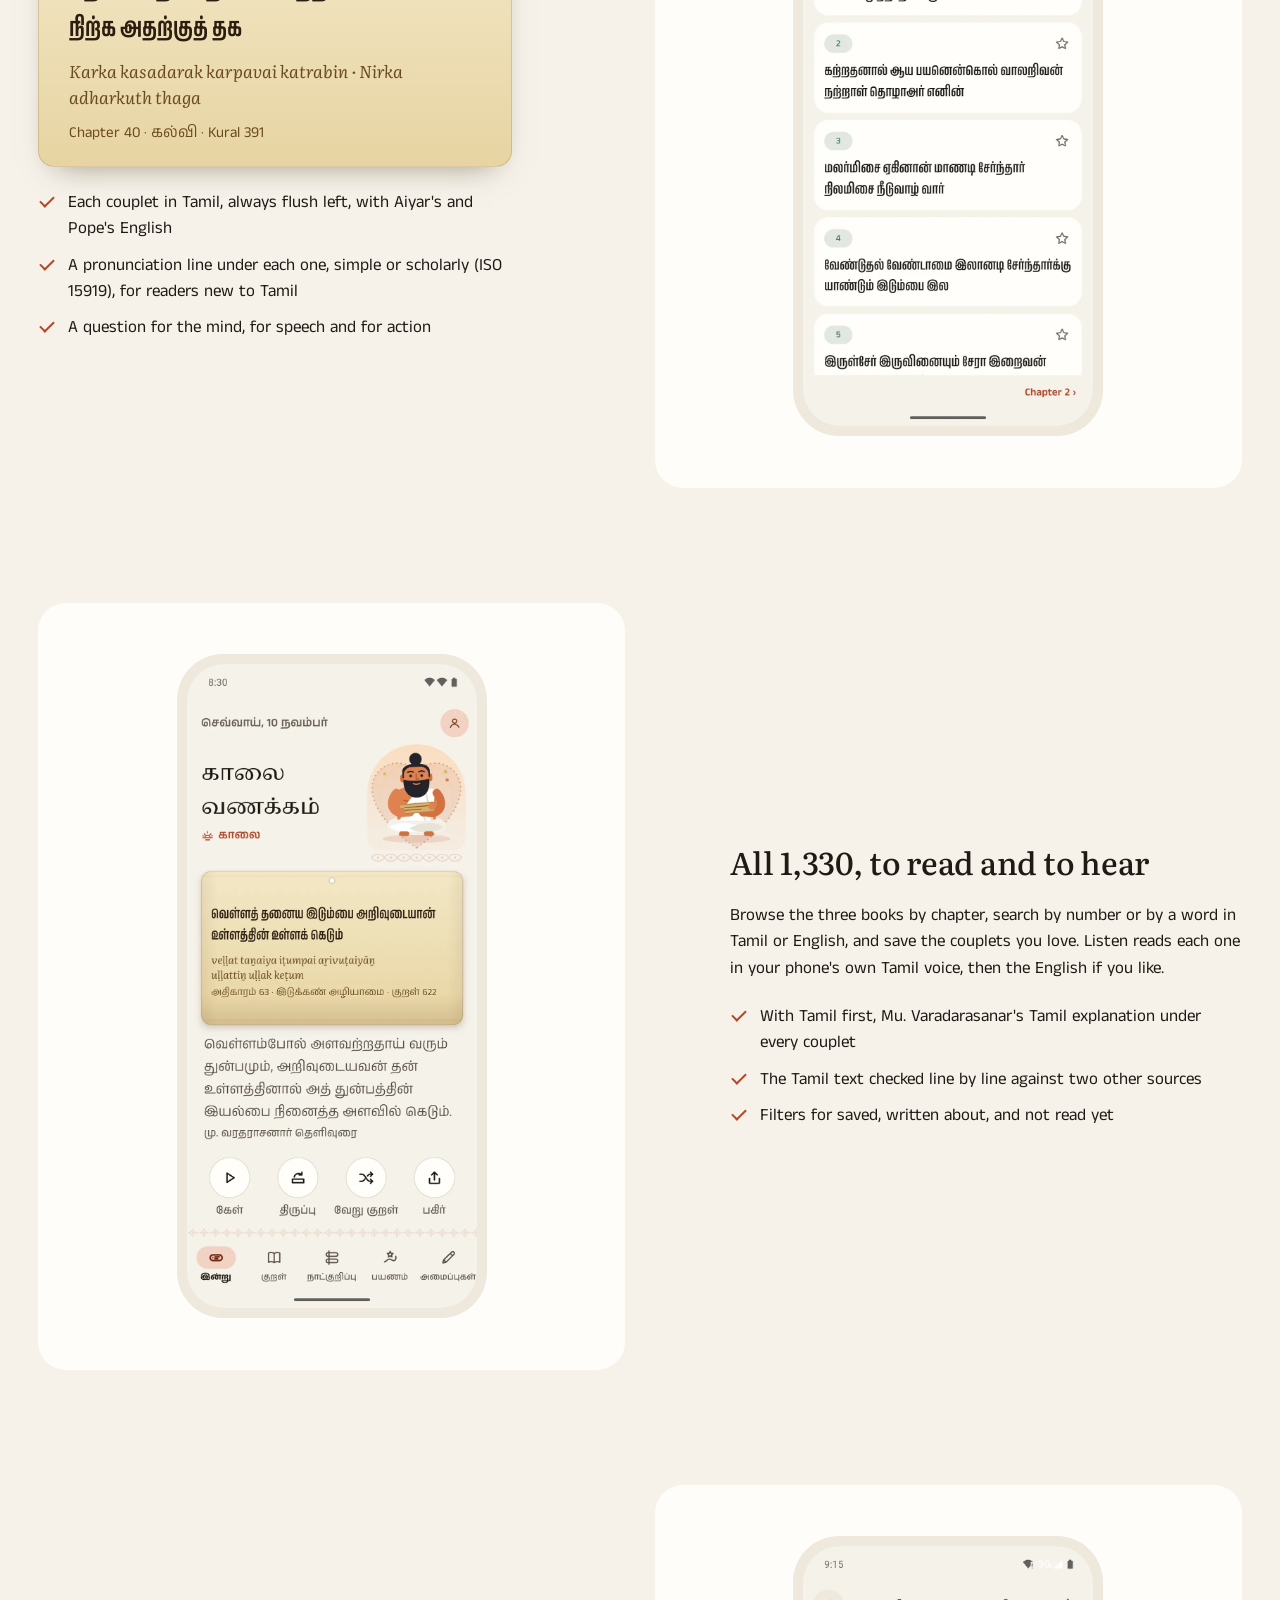
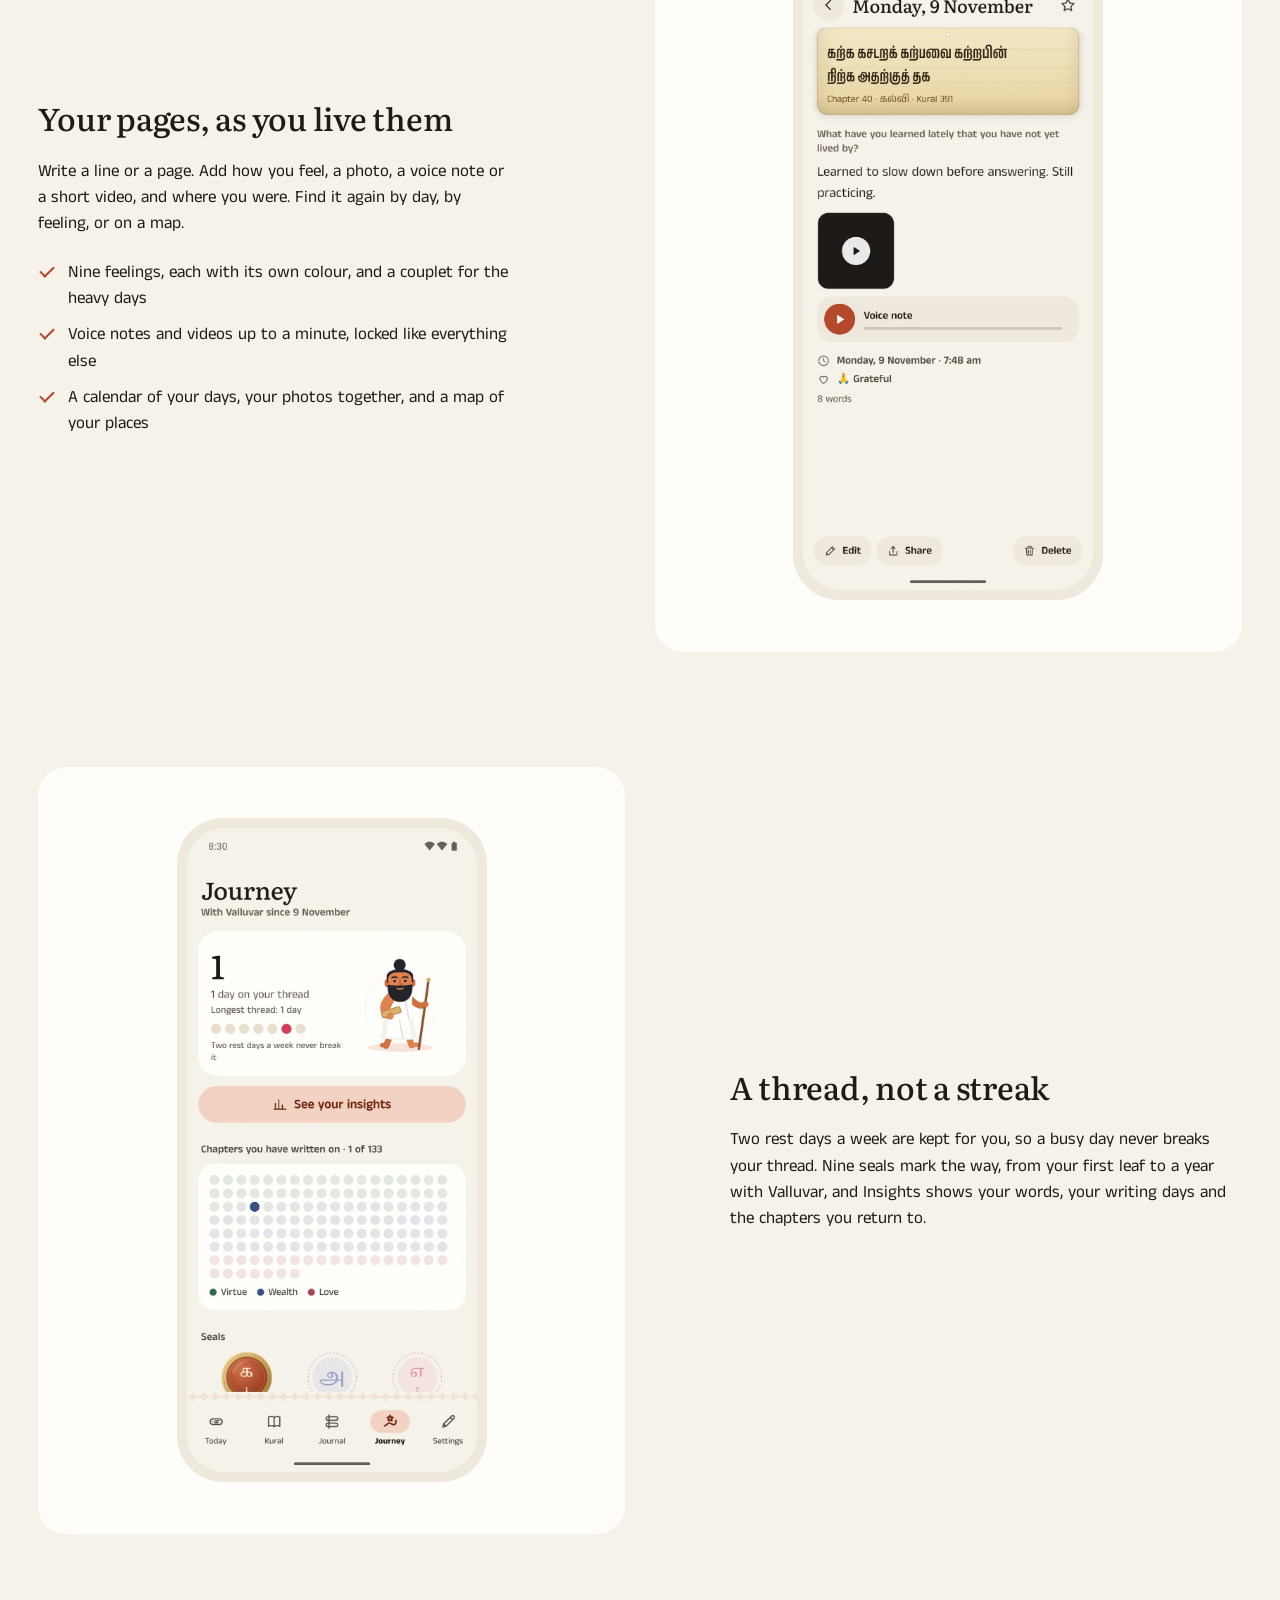
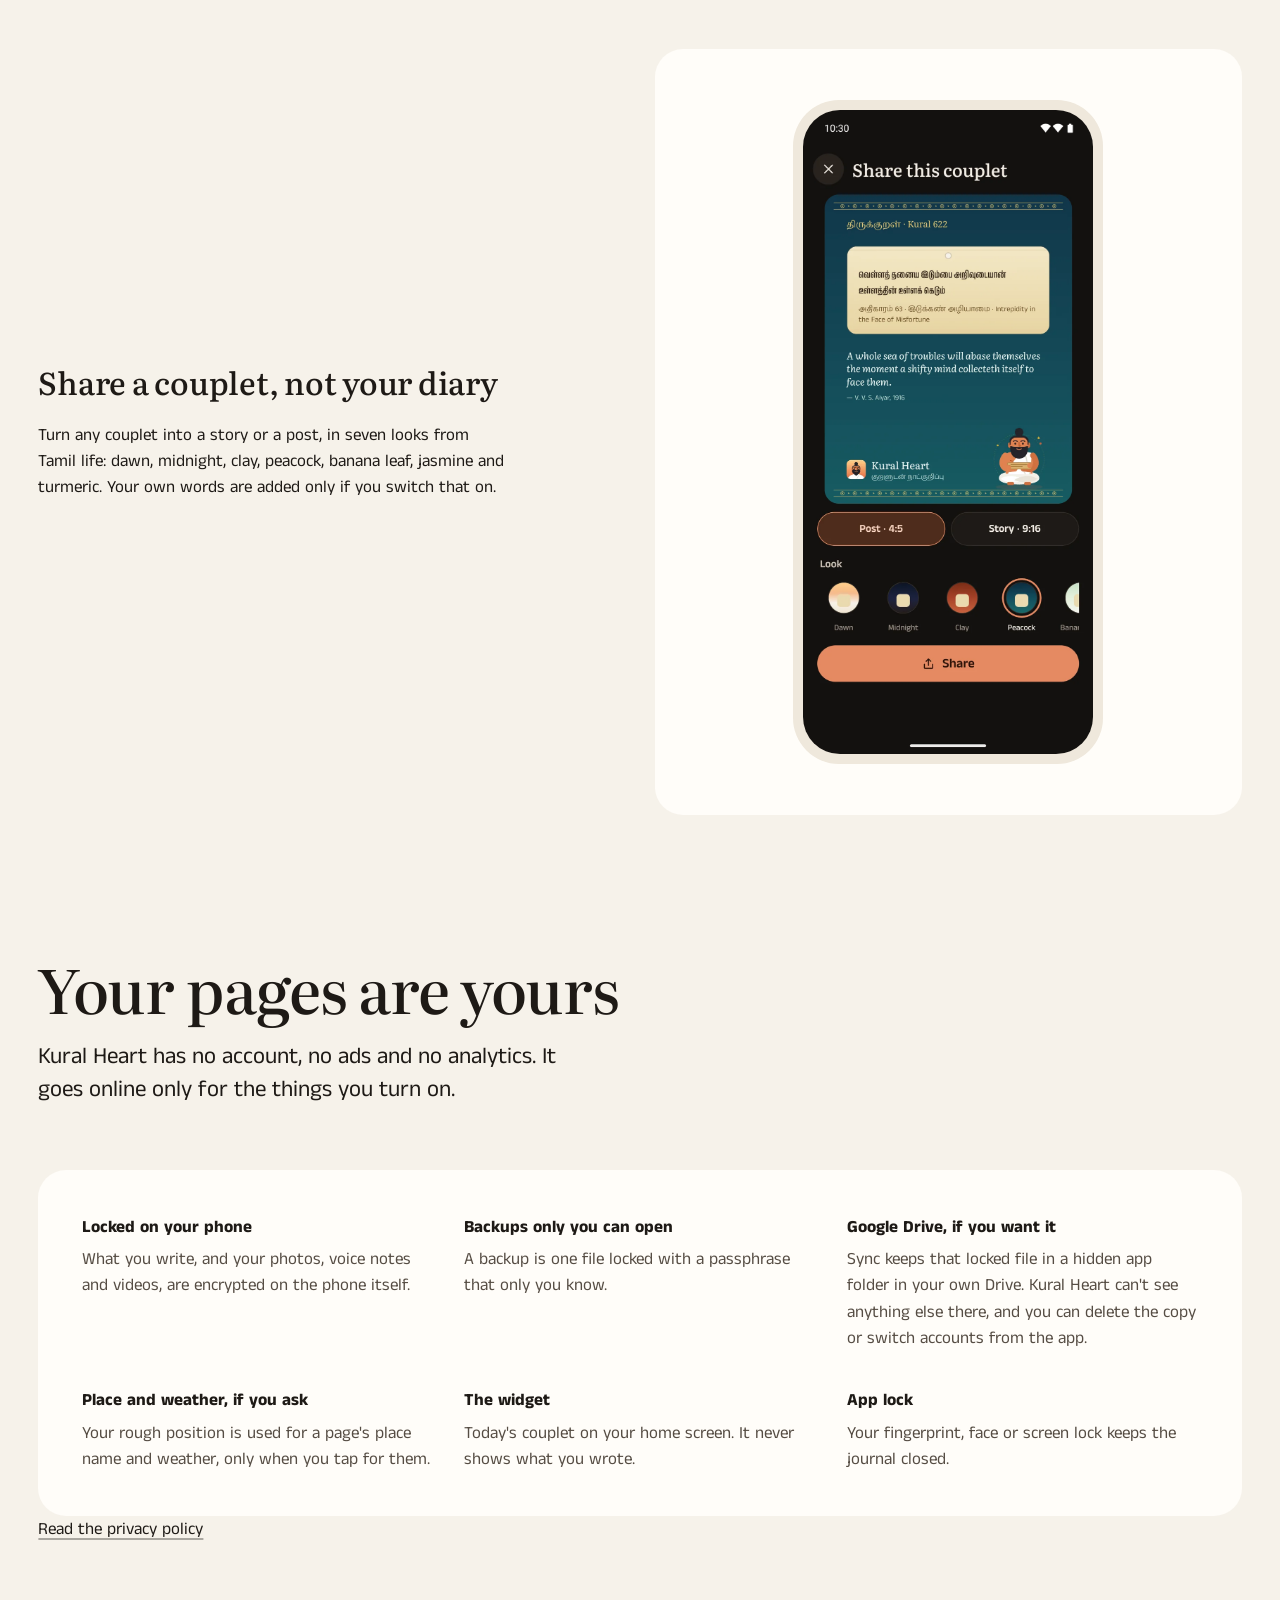
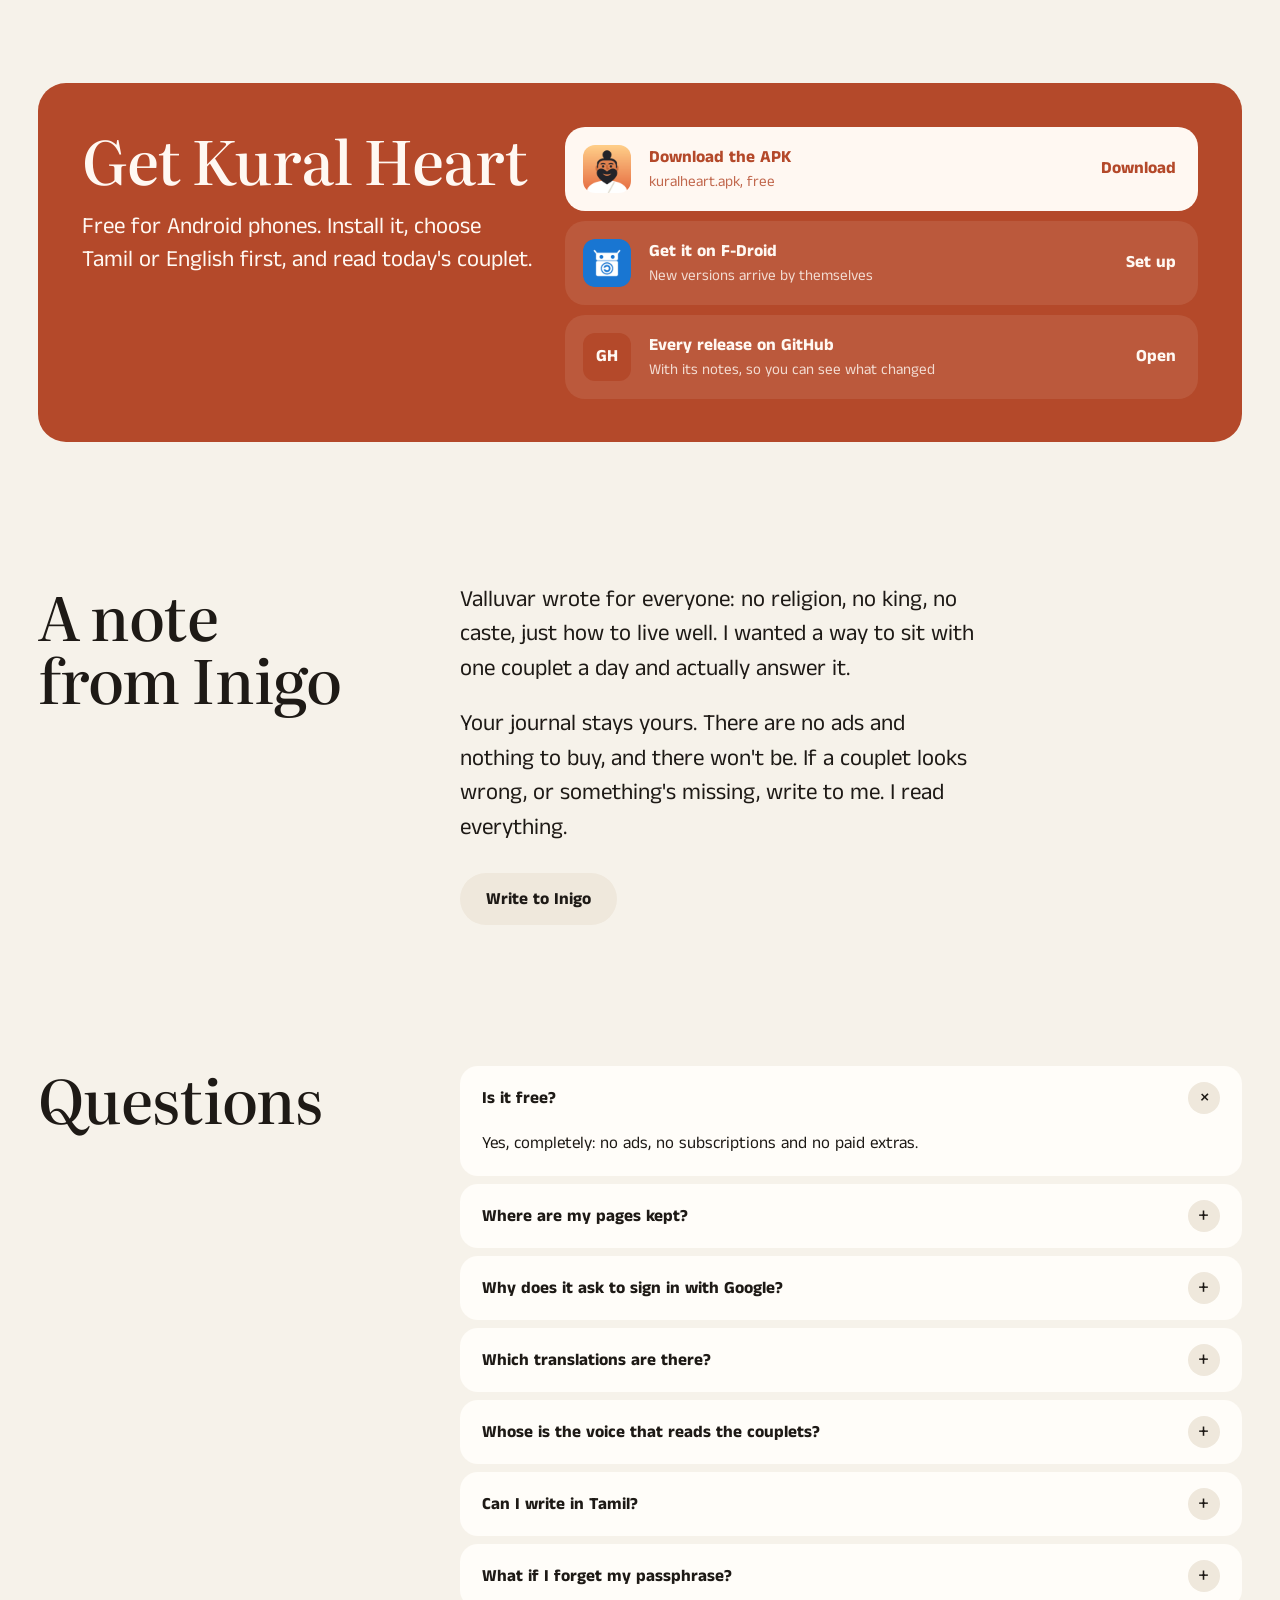
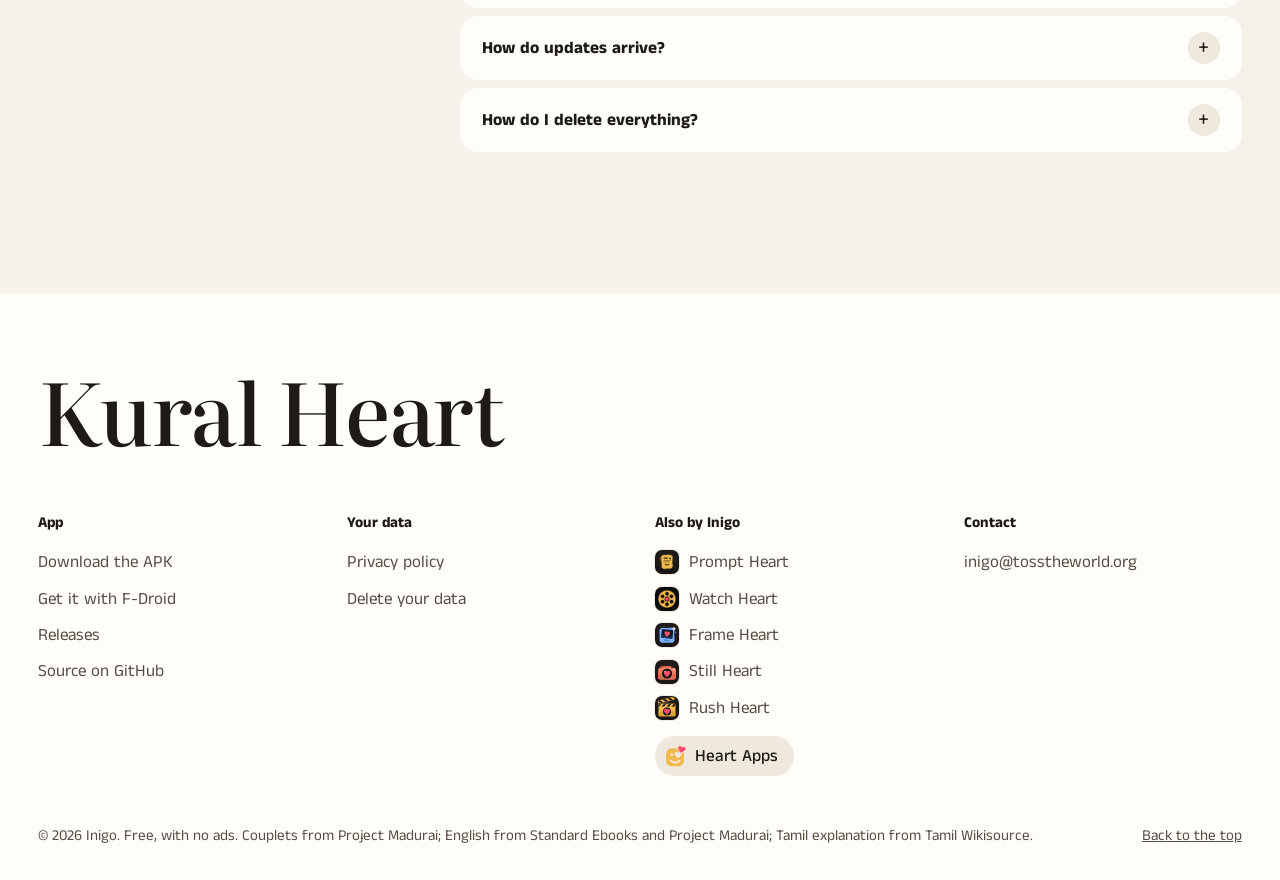
==== commit 25867f3b: "F-Droid: install page, QR code, and links from the home and privacy pages" ====
--- a/index.html
+++ b/index.html
@@ -133,7 +133,8 @@
       </div>
       <div class="ways">
         <a class="way way-main" href="https://github.com/inigo-code/kural-heart/releases/latest/download/kuralheart.apk" data-reveal><img src="assets/icon.png" width="48" height="48" alt=""><span><strong>Download the APK</strong><span>kuralheart.apk, free</span></span><span class="go">Download</span></a>
-        <a class="way" href="https://github.com/inigo-code/kural-heart/releases" data-reveal style="--i:1"><span class="way-mark" aria-hidden="true">GH</span><span><strong>Every release on GitHub</strong><span>With its notes, so you can see what changed</span></span><span class="go">Open</span></a>
+        <a class="way" href="fdroid.html" data-reveal style="--i:1"><img src="assets/fdroid.png" width="48" height="48" alt=""><span><strong>Get it on F-Droid</strong><span>New versions arrive by themselves</span></span><span class="go">Set up</span></a>
+        <a class="way" href="https://github.com/inigo-code/kural-heart/releases" data-reveal style="--i:2"><span class="way-mark" aria-hidden="true">GH</span><span><strong>Every release on GitHub</strong><span>With its notes, so you can see what changed</span></span><span class="go">Open</span></a>
       </div>
     </div>
   </section>
@@ -164,7 +165,7 @@
         <details name="faq"><summary>Whose is the voice that reads the couplets?</summary><p>Your phone's own: Listen uses Android's text-to-speech, which on most phones has a natural Tamil voice from Google. Choose among the voices on your phone in Settings, and add more in Android's voice settings.</p></details>
         <details name="faq"><summary>Can I write in Tamil?</summary><p>Yes. Kural Heart works with any Tamil keyboard on your phone, and can lead in Tamil throughout.</p></details>
         <details name="faq"><summary>What if I forget my passphrase?</summary><p>Nobody can open the backup without it, not even me. The pages on your phone are still there; set up backup again with a new passphrase.</p></details>
-        <details name="faq"><summary>How do updates arrive?</summary><p>Smaller improvements arrive inside the app by themselves. For new versions, download the new APK over the old one; your pages stay.</p></details>
+        <details name="faq"><summary>How do updates arrive?</summary><p>Smaller improvements arrive inside the app by themselves. For new versions, add Kural Heart to <a class="link" href="fdroid.html">F-Droid</a> and they arrive like any other update, or download the new APK over the old one. Either way your pages stay.</p></details>
         <details name="faq"><summary>How do I delete everything?</summary><p>In the app: Settings, Delete all data. To remove the copy in Google Drive, see the <a class="link" href="privacy.html#delete">privacy policy</a>.</p></details>
       </div>
     </div>
@@ -176,7 +177,7 @@
   <div class="wrap">
     <p class="foot-name" aria-hidden="true">Kural Heart</p>
     <div class="foot-cols">
-      <nav aria-label="App"><h2>App</h2><a href="https://github.com/inigo-code/kural-heart/releases/latest/download/kuralheart.apk">Download the APK</a><a href="https://github.com/inigo-code/kural-heart/releases">Releases</a><a href="https://github.com/inigo-code/kural-heart">Source on GitHub</a></nav>
+      <nav aria-label="App"><h2>App</h2><a href="https://github.com/inigo-code/kural-heart/releases/latest/download/kuralheart.apk">Download the APK</a><a href="fdroid.html">Get it with F-Droid</a><a href="https://github.com/inigo-code/kural-heart/releases">Releases</a><a href="https://github.com/inigo-code/kural-heart">Source on GitHub</a></nav>
       <nav aria-label="Your data"><h2>Your data</h2><a href="privacy.html">Privacy policy</a><a href="privacy.html#delete">Delete your data</a></nav>
       <nav aria-label="Also by Inigo"><h2>Also by Inigo</h2><a class="to-app" href="https://inigo-code.github.io/prompt-heart-site/"><img src="assets/prompt-heart.png" width="24" height="24" alt="">Prompt Heart</a><a class="to-app" href="https://inigo-code.github.io/watch-heart-site/"><img src="assets/watch-heart.png" width="24" height="24" alt="">Watch Heart</a><a class="to-app" href="https://inigo-code.github.io/frame-heart-site/"><img src="assets/frame-heart.svg" width="24" height="24" alt="">Frame Heart</a><a class="to-app" href="https://inigo-code.github.io/still-heart-site/"><img src="assets/still-heart.svg" width="24" height="24" alt="">Still Heart</a><a class="to-app" href="https://inigo-code.github.io/rush-heart-site/"><img src="assets/rush-heart.svg" width="24" height="24" alt="">Rush Heart</a><a class="to-home" href="https://inigo-code.github.io/"><img src="assets/heart-apps.svg" width="20" height="20" alt="">Heart Apps</a></nav>
       <nav aria-label="Contact"><h2>Contact</h2><a href="mailto:inigo@tosstheworld.org?subject=Kural%20Heart">inigo@tosstheworld.org</a></nav>
--- a/theme.css
+++ b/theme.css
@@ -105,3 +105,12 @@
   .hero .phone { width: min(78%, 320px); }
   .leaf { padding: 40px 22px 18px; }
 }
+
+/* The F-Droid page. */
+.fdroid-marks { display: flex; align-items: center; gap: 14px; margin-bottom: 22px; color: var(--muted); font-size: 1.4rem; }
+.fdroid-marks img { border-radius: 16px; }
+.doc-body ol { display: grid; gap: 10px; padding-left: 1.4em; list-style: decimal; margin-top: 0.9em; }
+.doc-body ol + p, .doc-body .button + ol { margin-top: 0.9em; }
+.fdroid-add { margin-top: 4px; }
+.fdroid-qr { display: block; width: min(300px, 100%); height: auto; margin-top: 16px; border-radius: 16px; }
+.doc-body .fdroid-code { padding: 10px 14px; border-radius: 12px; background: var(--surface-2); font-family: ui-monospace, Consolas, monospace; font-size: 0.92em; overflow-wrap: anywhere; }
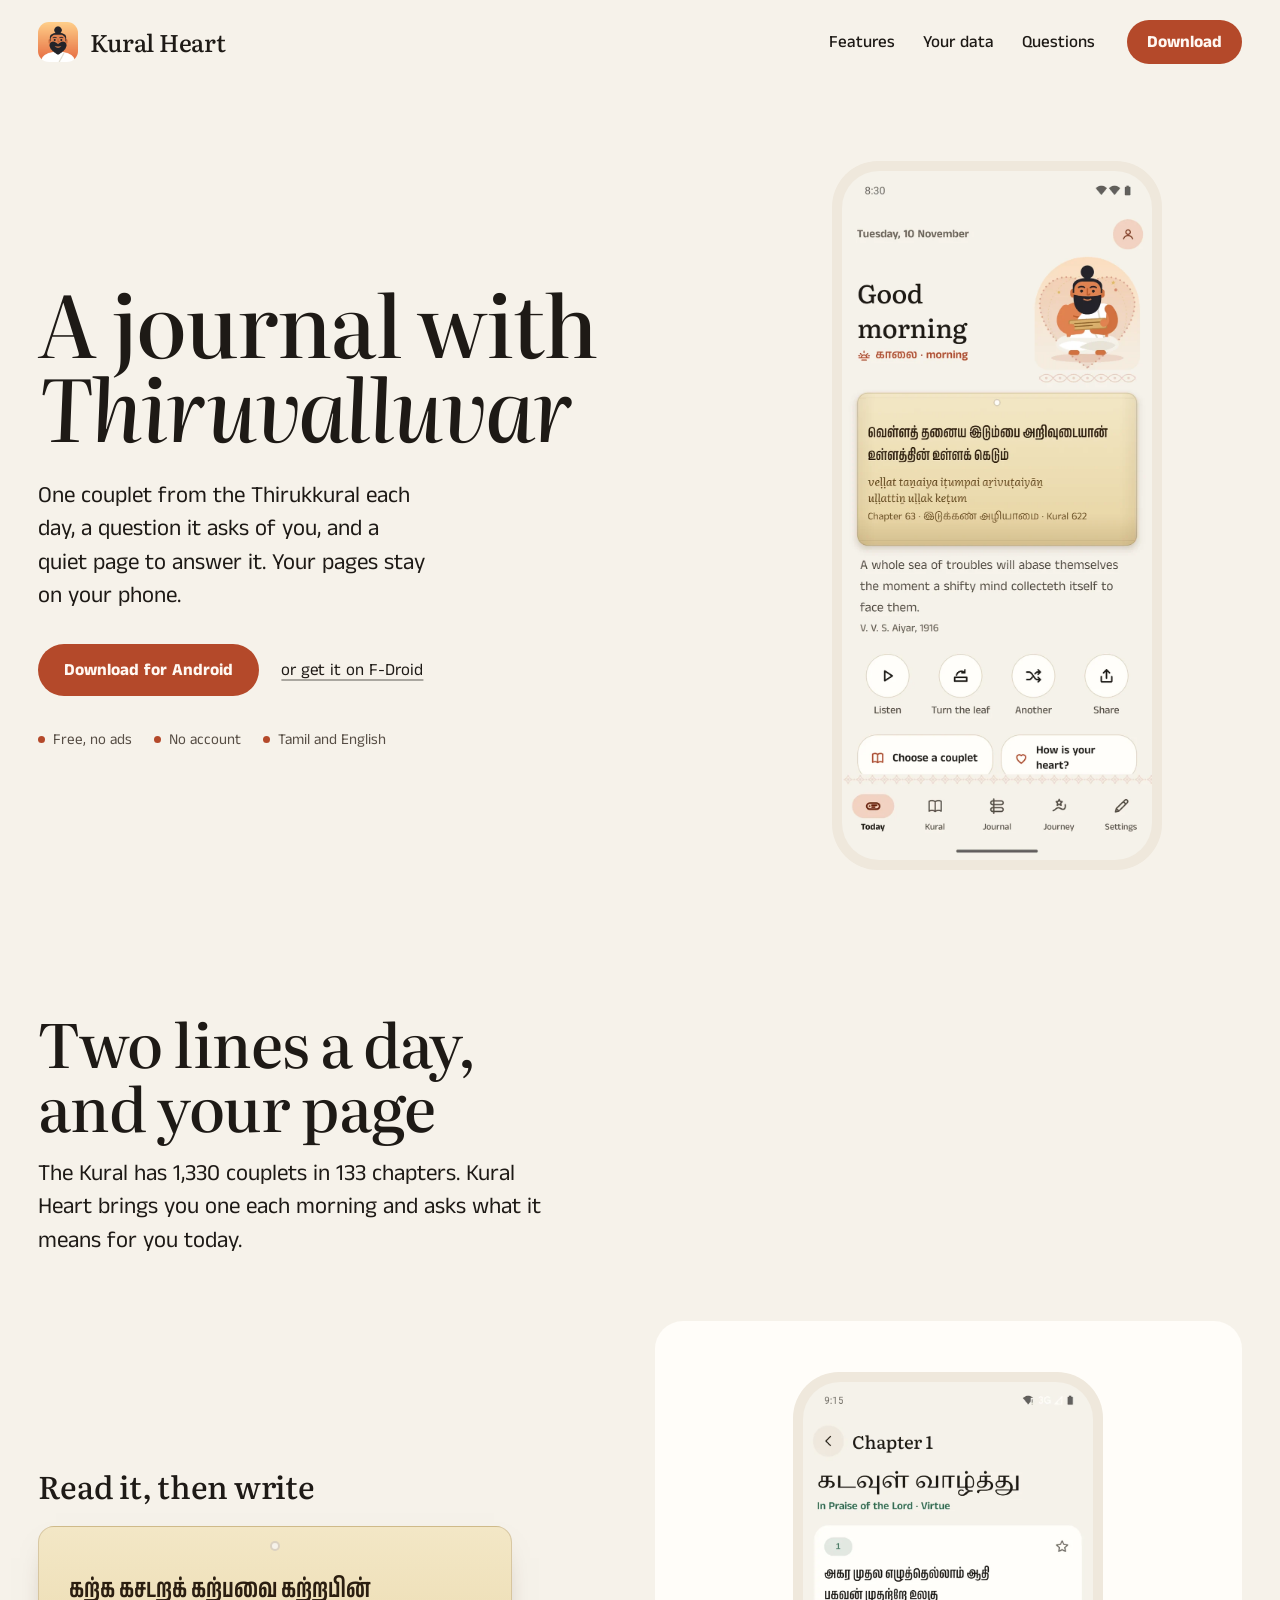
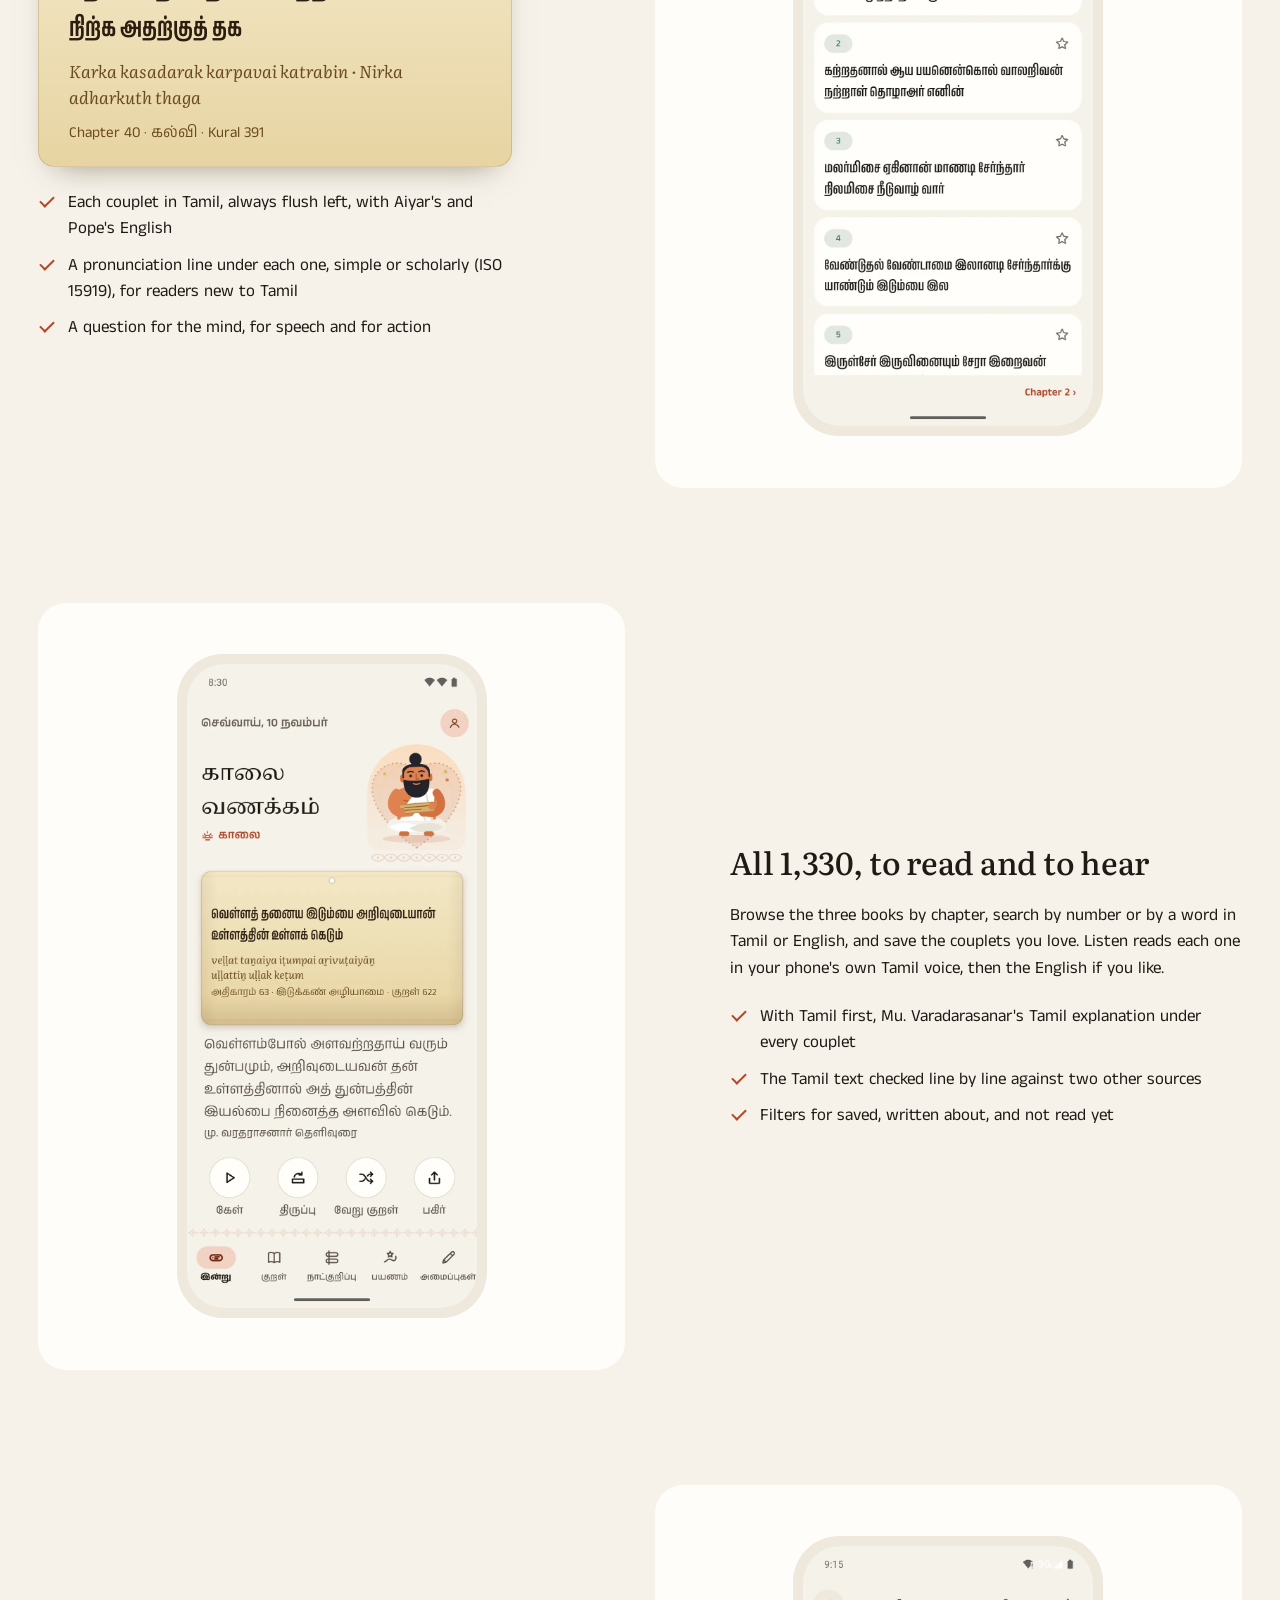
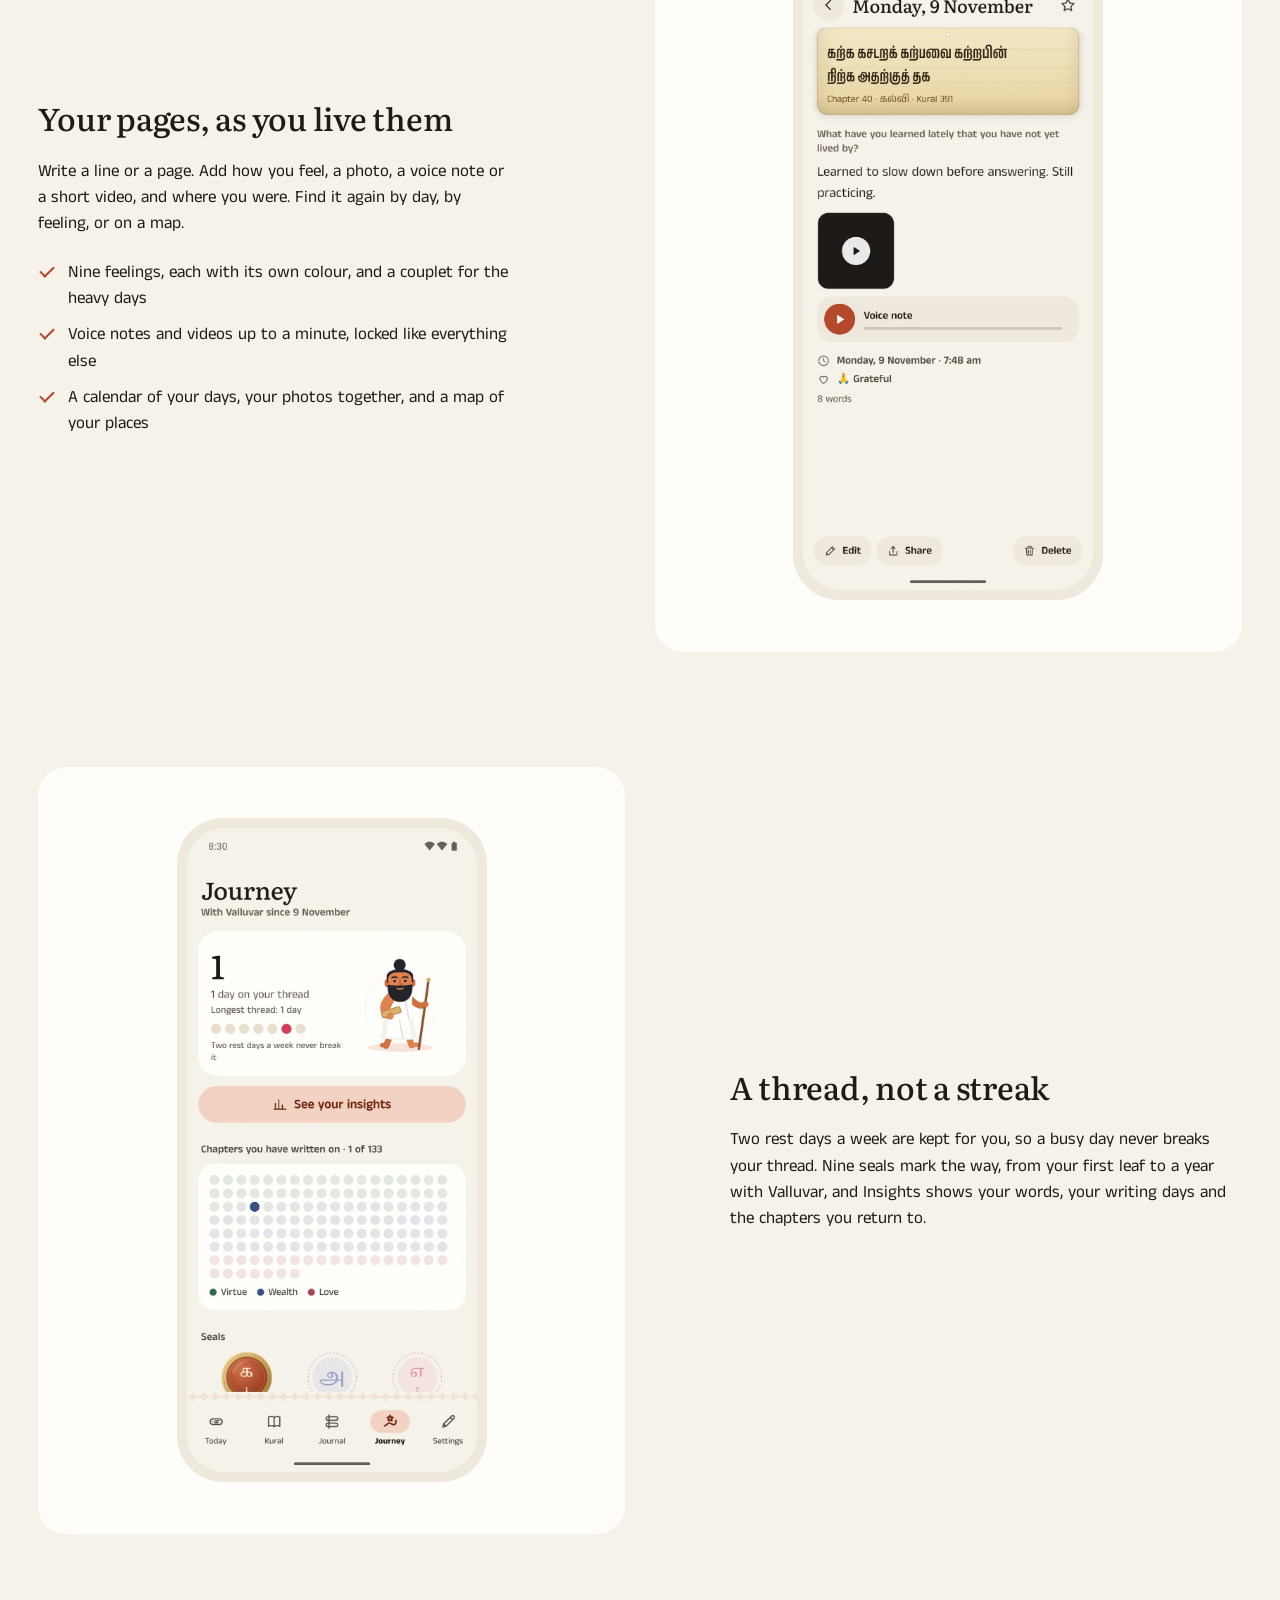
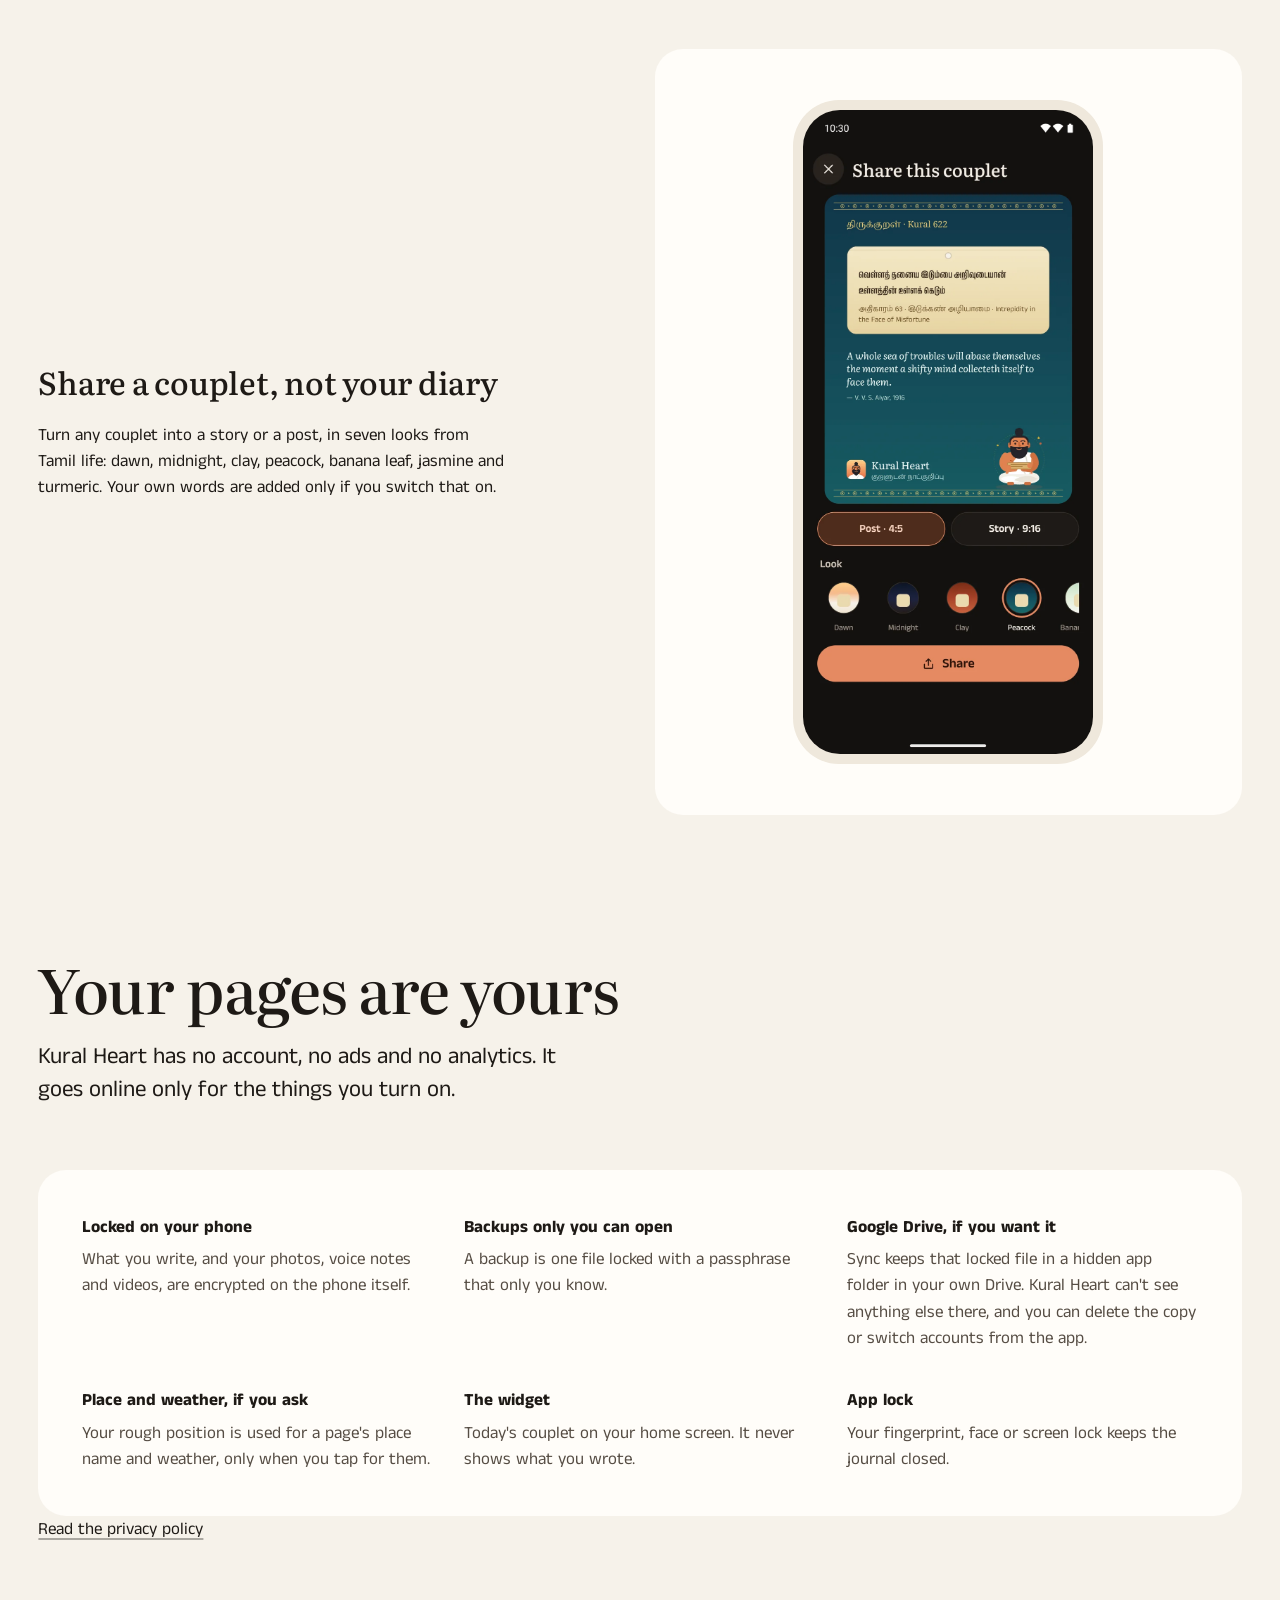
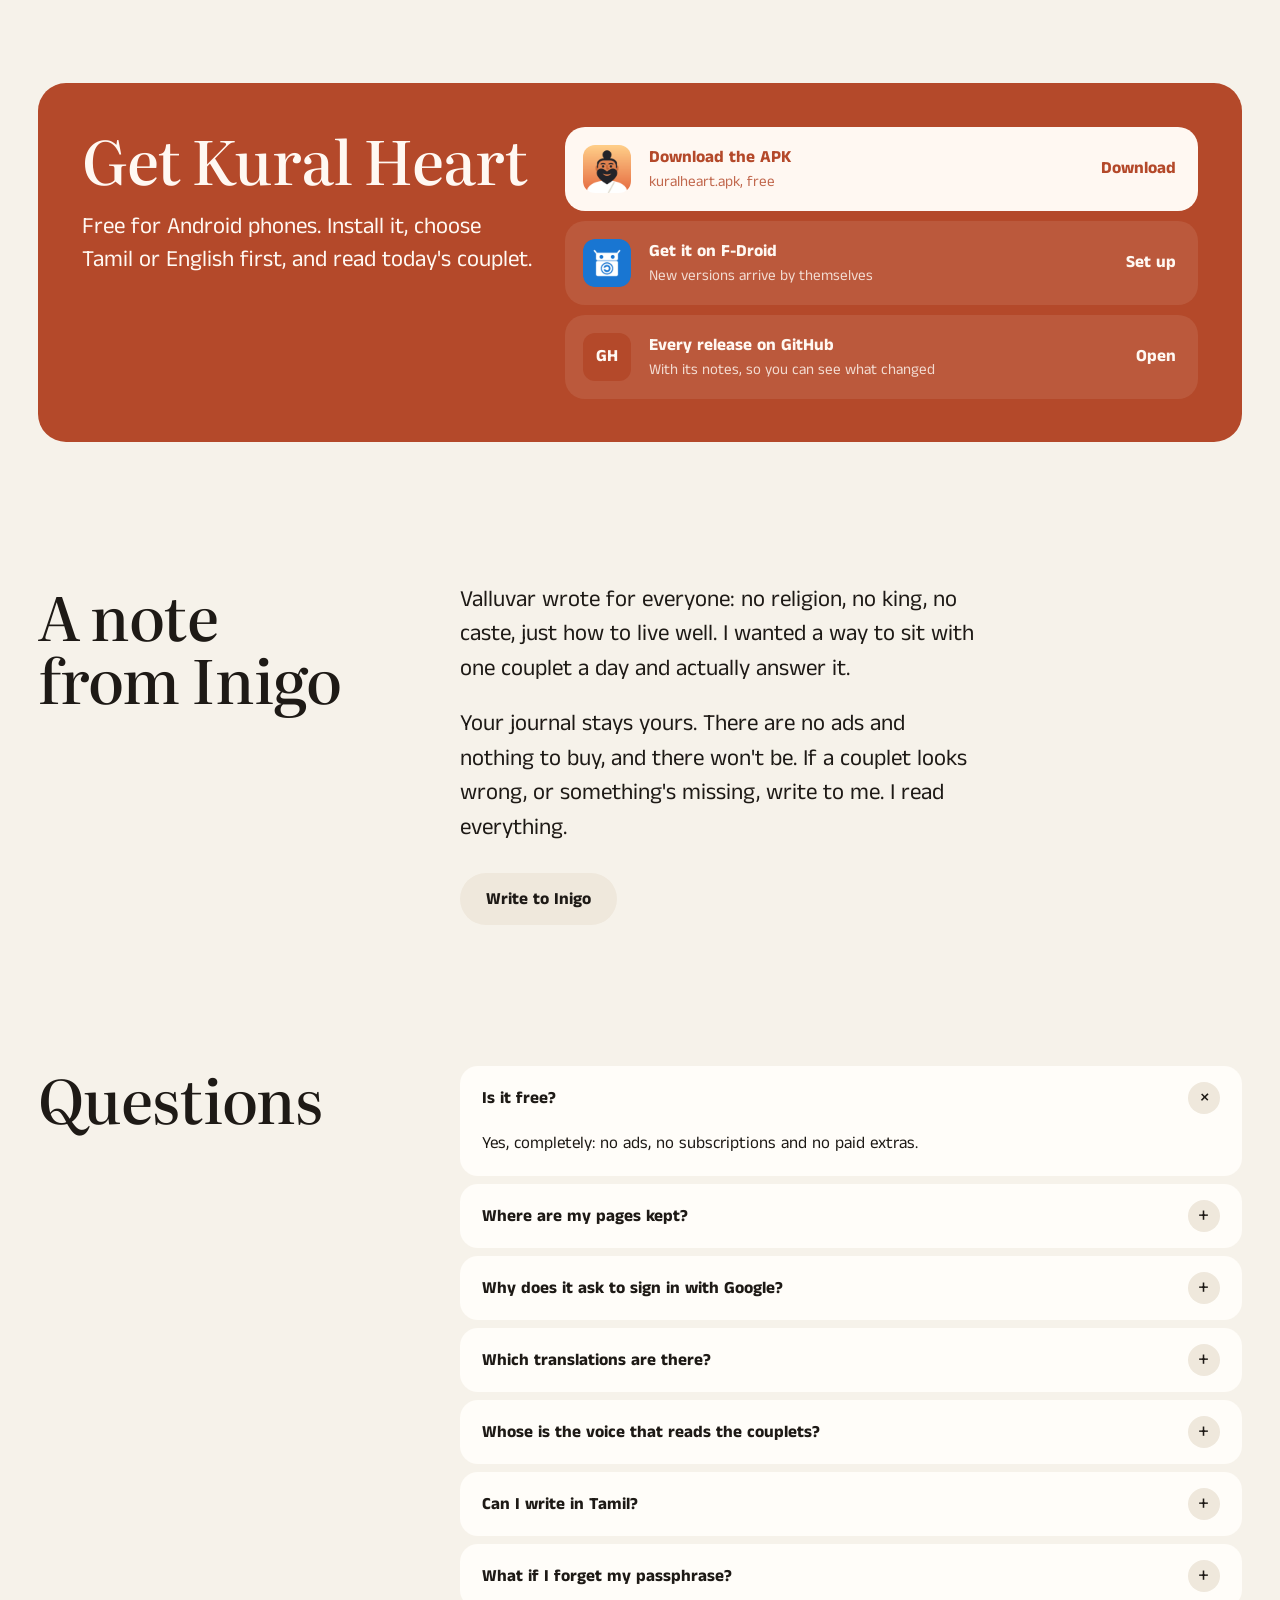
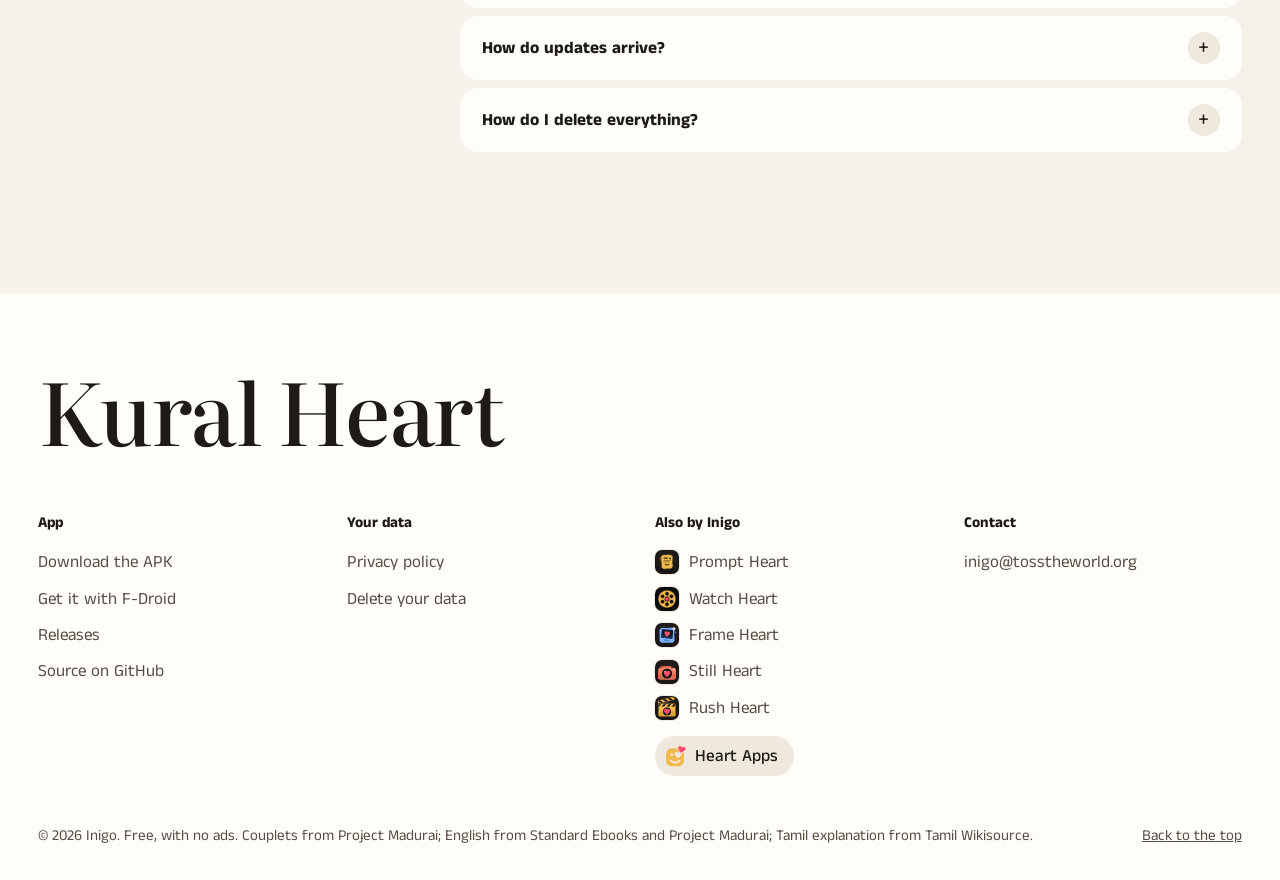
==== commit d118ee91: "Hero: or get it on F-Droid" ====
--- a/index.html
+++ b/index.html
@@ -37,6 +37,7 @@
       <p class="lede" data-reveal style="--i:1">One couplet from the Thirukkural each day, a question it asks of you, and a quiet page to answer it. Your pages stay on your phone.</p>
       <p class="actions" data-reveal style="--i:2">
         <a class="button" href="https://github.com/inigo-code/kural-heart/releases/latest/download/kuralheart.apk">Download for Android</a>
+        <a class="link" href="fdroid.html">or get it on F-Droid</a>
       </p>
       <ul class="facts" data-reveal style="--i:3"><li>Free, no ads</li><li>No account</li><li>Tamil and English</li></ul>
     </div>
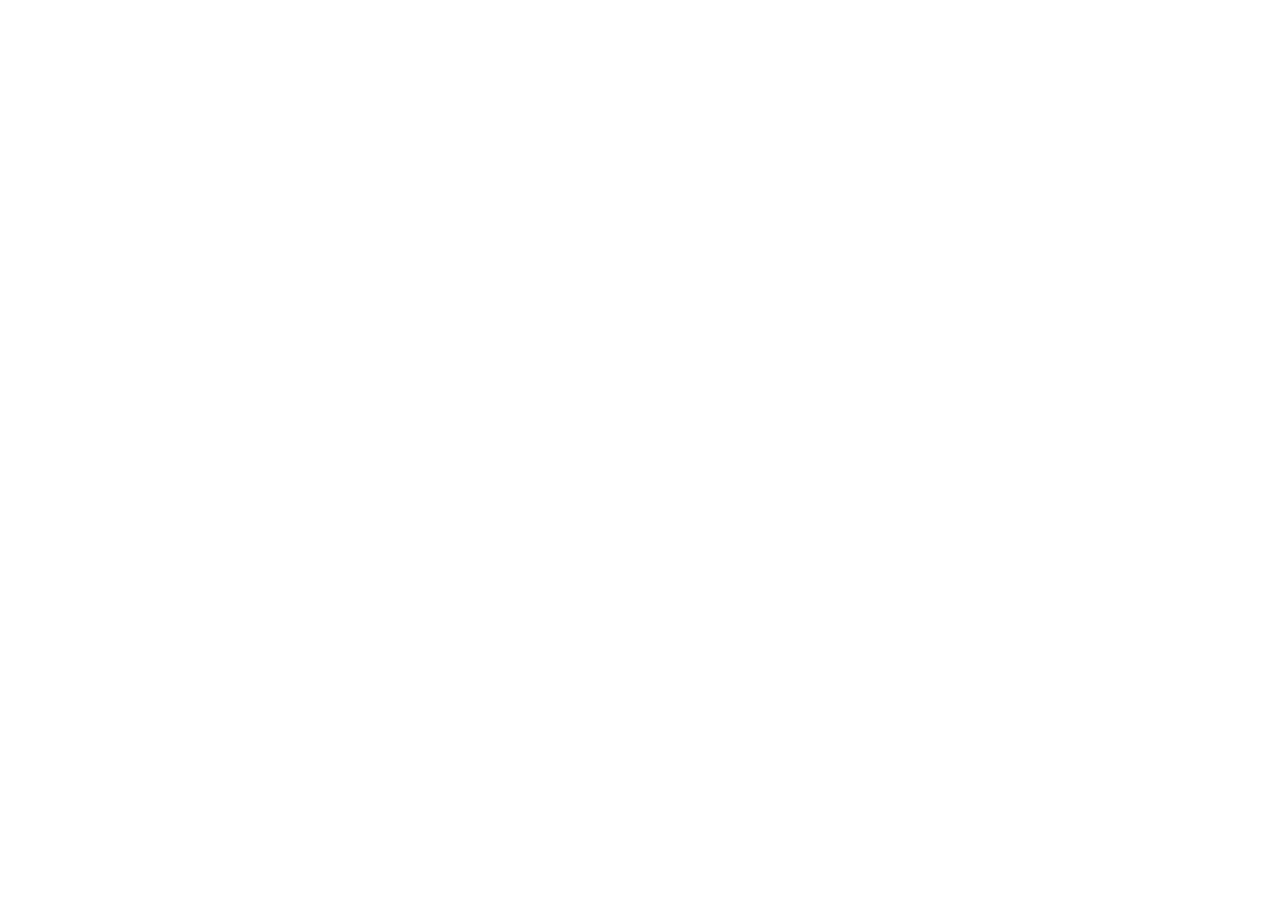
==== commit 1f7f146c: "Redirect to https://heartapps.github.io/ (site a0ce3c1)" ====
--- a/index.html
+++ b/index.html
@@ -1,192 +1,15 @@
 <!doctype html>
 <html lang="en">
 <head>
-  <meta charset="utf-8">
-  <meta name="viewport" content="width=device-width, initial-scale=1">
-  <title>Kural Heart · A private journal with Thiruvalluvar, for Android</title>
-  <meta name="description" content="Kural Heart is a free Android journal built on the Thirukkural. One couplet a day in Tamil, read aloud in your phone's Tamil voice, with Aiyar's and Pope's English and Mu. Varadarasanar's Tamil explanation, a question to write about, and a private page that stays on your phone. No ads, no account.">
-  <meta name="theme-color" content="#F6F2EA">
-  <meta property="og:title" content="Kural Heart">
-  <meta property="og:description" content="A private journal with Thiruvalluvar. Free, no ads.">
-  <meta property="og:image" content="https://inigo-code.github.io/kural-heart-site/assets/screens/story.webp">
-  <link rel="icon" href="assets/favicon.png">
-  <link rel="preconnect" href="https://fonts.googleapis.com">
-  <link rel="preconnect" href="https://fonts.gstatic.com" crossorigin>
-  <link href="https://fonts.googleapis.com/css2?family=Anek+Tamil:wdth,wght@75..100,400..700&family=Literata:ital,opsz,wght@0,7..72,400..600;1,7..72,400..500&family=Noto+Serif+Tamil:wght@400..600&display=swap" rel="stylesheet">
-  <link rel="stylesheet" href="heart.css">
-  <link rel="stylesheet" href="theme.css">
-  <script>document.documentElement.classList.add('js')</script>
+<meta charset="utf-8">
+<meta name="viewport" content="width=device-width, initial-scale=1">
+<title>Heart Apps has moved</title>
+<link rel="canonical" href="https://heartapps.github.io/kural-heart/">
+<meta http-equiv="refresh" content="0; url=https://heartapps.github.io/kural-heart/">
+<script>location.replace("https://heartapps.github.io/kural-heart/" + location.search + location.hash)</script>
+<style>body{margin:0;min-height:100vh;display:grid;place-items:center;background:#0E0D10;color:#EFEDEA;font:17px/1.5 system-ui,sans-serif}a{color:#F2B84B}</style>
 </head>
 <body>
-<main id="top">
-
-  <header class="bar wrap">
-    <a class="brand" href="#top" aria-label="Kural Heart, back to top"><img src="assets/icon.png" width="40" height="40" alt="">Kural Heart</a>
-    <nav aria-label="Sections">
-      <a href="#features">Features</a>
-      <a href="#data">Your data</a>
-      <a href="#questions">Questions</a>
-    </nav>
-    <a class="button button-small" href="#get">Download</a>
-  </header>
-
-  <!-- The promise, beside today's page -->
-  <section class="hero wrap" aria-labelledby="hero-title">
-    <div class="hero-text">
-      <h1 id="hero-title" class="h1" data-reveal>A journal with <em>Thiruvalluvar</em></h1>
-      <p class="lede" data-reveal style="--i:1">One couplet from the Thirukkural each day, a question it asks of you, and a quiet page to answer it. Your pages stay on your phone.</p>
-      <p class="actions" data-reveal style="--i:2">
-        <a class="button" href="https://github.com/inigo-code/kural-heart/releases/latest/download/kuralheart.apk">Download for Android</a>
-        <a class="link" href="fdroid.html">or get it on F-Droid</a>
-      </p>
-      <ul class="facts" data-reveal style="--i:3"><li>Free, no ads</li><li>No account</li><li>Tamil and English</li></ul>
-    </div>
-    <figure class="hero-media"><div class="phone" data-reveal style="--i:2"><img src="assets/screens/today.webp" width="824" height="1831" alt="Today: Good morning, Valluvar reading in his arch with a soft heart behind him and the dawn sky, Kural 622 on its palm leaf with its pronunciation, Aiyar's English, and round buttons to listen, turn the leaf, get another couplet or share" fetchpriority="high"></div></figure>
-  </section>
-
-  <!-- What it does -->
-  <section id="features" class="section wrap" aria-labelledby="features-title">
-    <div class="head">
-      <h2 id="features-title" class="h2" data-reveal>Two lines a day, and your page</h2>
-      <p data-reveal style="--i:1">The Kural has 1,330 couplets in 133 chapters. Kural Heart brings you one each morning and asks what it means for you today.</p>
-    </div>
-    <div class="rows">
-      <article class="row" aria-labelledby="f1">
-        <div class="row-text">
-          <h3 id="f1" class="h3" data-reveal>Read it, then write</h3>
-          <div class="leaf" data-reveal style="--i:1"><p lang="ta">கற்க கசடறக் கற்பவை கற்றபின்<br>நிற்க அதற்குத் தக</p><small>Karka kasadarak karpavai katrabin · Nirka adharkuth thaga</small><small>Chapter 40 · கல்வி · Kural 391</small></div>
-          <ul class="ticks" data-reveal style="--i:2">
-            <li>Each couplet in Tamil, always flush left, with Aiyar's and Pope's English</li>
-            <li>A pronunciation line under each one, simple or scholarly (ISO 15919), for readers new to Tamil</li>
-            <li>A question for the mind, for speech and for action</li>
-          </ul>
-        </div>
-        <figure class="row-media"><div class="phone" data-reveal><img src="assets/screens/chapter.webp" width="824" height="1831" alt="Chapter 1, In Praise of the Lord: its ten couplets, each numbered, each in two lines, each with a star to save it" loading="lazy" decoding="async"></div></figure>
-      </article>
-
-      <article class="row" aria-labelledby="f2">
-        <div class="row-text">
-          <h3 id="f2" class="h3" data-reveal>All 1,330, to read and to hear</h3>
-          <p data-reveal style="--i:1">Browse the three books by chapter, search by number or by a word in Tamil or English, and save the couplets you love. Listen reads each one in your phone's own Tamil voice, then the English if you like.</p>
-          <ul class="ticks" data-reveal style="--i:2">
-            <li>With Tamil first, Mu. Varadarasanar's Tamil explanation under every couplet</li>
-            <li>The Tamil text checked line by line against two other sources</li>
-            <li>Filters for saved, written about, and not read yet</li>
-          </ul>
-        </div>
-        <figure class="row-media"><div class="phone" data-reveal><img src="assets/screens/tamil.webp" width="824" height="1831" alt="Today in Tamil: காலை வணக்கம், Kural 622 on its leaf, and Mu. Varadarasanar's Tamil explanation beneath it" loading="lazy" decoding="async"></div></figure>
-      </article>
-
-      <article class="row" aria-labelledby="f5">
-        <div class="row-text">
-          <h3 id="f5" class="h3" data-reveal>Your pages, as you live them</h3>
-          <p data-reveal style="--i:1">Write a line or a page. Add how you feel, a photo, a voice note or a short video, and where you were. Find it again by day, by feeling, or on a map.</p>
-          <ul class="ticks" data-reveal style="--i:2">
-            <li>Nine feelings, each with its own colour, and a couplet for the heavy days</li>
-            <li>Voice notes and videos up to a minute, locked like everything else</li>
-            <li>A calendar of your days, your photos together, and a map of your places</li>
-          </ul>
-        </div>
-        <figure class="row-media"><div class="phone" data-reveal><img src="assets/screens/journal.webp" width="824" height="1831" alt="A page from Monday: Kural 391 on its leaf, the question and the answer written, a video and a voice note, and the feeling Grateful" loading="lazy" decoding="async"></div></figure>
-      </article>
-
-      <article class="row" aria-labelledby="f3">
-        <div class="row-text">
-          <h3 id="f3" class="h3" data-reveal>A thread, not a streak</h3>
-          <p data-reveal style="--i:1">Two rest days a week are kept for you, so a busy day never breaks your thread. Nine seals mark the way, from your first leaf to a year with Valluvar, and Insights shows your words, your writing days and the chapters you return to.</p>
-        </div>
-        <figure class="row-media"><div class="phone" data-reveal><img src="assets/screens/journey.webp" width="824" height="1831" alt="Journey: a one-day thread, Valluvar walking with his staff, a button to see your insights, and 133 chapter beads" loading="lazy" decoding="async"></div></figure>
-      </article>
-
-      <article class="row" aria-labelledby="f4">
-        <div class="row-text">
-          <h3 id="f4" class="h3" data-reveal>Share a couplet, not your diary</h3>
-          <p data-reveal style="--i:1">Turn any couplet into a story or a post, in seven looks from Tamil life: dawn, midnight, clay, peacock, banana leaf, jasmine and turmeric. Your own words are added only if you switch that on.</p>
-        </div>
-        <figure class="row-media"><div class="phone" data-reveal><img src="assets/screens/story.webp" width="824" height="1831" alt="Sharing Kural 622 as a story in the peacock look, deep blue-green with a gold silk border, above the seven looks to choose from" loading="lazy" decoding="async"></div></figure>
-      </article>
-    </div>
-  </section>
-
-  <!-- Your data, plainly -->
-  <section id="data" class="section wrap" aria-labelledby="data-title">
-    <div class="head">
-      <h2 id="data-title" class="h2" data-reveal>Your pages are yours</h2>
-      <p data-reveal style="--i:1">Kural Heart has no account, no ads and no analytics. It goes online only for the things you turn on.</p>
-    </div>
-    <dl class="more" data-reveal style="--i:1">
-      <div><dt>Locked on your phone</dt><dd>What you write, and your photos, voice notes and videos, are encrypted on the phone itself.</dd></div>
-      <div><dt>Backups only you can open</dt><dd>A backup is one file locked with a passphrase that only you know.</dd></div>
-      <div><dt>Google Drive, if you want it</dt><dd>Sync keeps that locked file in a hidden app folder in your own Drive. Kural Heart can't see anything else there, and you can delete the copy or switch accounts from the app.</dd></div>
-      <div><dt>Place and weather, if you ask</dt><dd>Your rough position is used for a page's place name and weather, only when you tap for them.</dd></div>
-      <div><dt>The widget</dt><dd>Today's couplet on your home screen. It never shows what you wrote.</dd></div>
-      <div><dt>App lock</dt><dd>Your fingerprint, face or screen lock keeps the journal closed.</dd></div>
-    </dl>
-    <p class="actions" data-reveal style="--i:2"><a class="link" href="privacy.html">Read the privacy policy</a></p>
-  </section>
-
-  <!-- Get it -->
-  <section id="get" class="section wrap" aria-labelledby="get-title">
-    <div class="get">
-      <div class="head">
-        <h2 id="get-title" class="h2" data-reveal>Get Kural Heart</h2>
-        <p data-reveal style="--i:1">Free for Android phones. Install it, choose Tamil or English first, and read today's couplet.</p>
-      </div>
-      <div class="ways">
-        <a class="way way-main" href="https://github.com/inigo-code/kural-heart/releases/latest/download/kuralheart.apk" data-reveal><img src="assets/icon.png" width="48" height="48" alt=""><span><strong>Download the APK</strong><span>kuralheart.apk, free</span></span><span class="go">Download</span></a>
-        <a class="way" href="fdroid.html" data-reveal style="--i:1"><img src="assets/fdroid.png" width="48" height="48" alt=""><span><strong>Get it on F-Droid</strong><span>New versions arrive by themselves</span></span><span class="go">Set up</span></a>
-        <a class="way" href="https://github.com/inigo-code/kural-heart/releases" data-reveal style="--i:2"><span class="way-mark" aria-hidden="true">GH</span><span><strong>Every release on GitHub</strong><span>With its notes, so you can see what changed</span></span><span class="go">Open</span></a>
-      </div>
-    </div>
-  </section>
-
-  <!-- A note from the maker -->
-  <section class="section wrap" aria-labelledby="note-title">
-    <div class="note">
-      <h2 id="note-title" class="h2" data-reveal>A note from Inigo</h2>
-      <div data-reveal style="--i:1">
-        <div class="copy">
-          <p>Valluvar wrote for everyone: no religion, no king, no caste, just how to live well. I wanted a way to sit with one couplet a day and actually answer it.</p>
-          <p>Your journal stays yours. There are no ads and nothing to buy, and there won't be. If a couplet looks wrong, or something's missing, write to me. I read everything.</p>
-        </div>
-        <p class="actions"><a class="button button-tone" href="mailto:inigo@tosstheworld.org?subject=Kural%20Heart">Write to Inigo</a></p>
-      </div>
-    </div>
-  </section>
-
-  <!-- Questions -->
-  <section id="questions" class="section wrap" aria-labelledby="faq-title">
-    <div class="faq">
-      <div class="head"><h2 id="faq-title" class="h2" data-reveal>Questions</h2></div>
-      <div class="faq-list" data-reveal style="--i:1">
-        <details name="faq" open><summary>Is it free?</summary><p>Yes, completely: no ads, no subscriptions and no paid extras.</p></details>
-        <details name="faq"><summary>Where are my pages kept?</summary><p>On your phone, encrypted. If you turn on backup or Google Drive sync, a copy goes there too, locked with your passphrase.</p></details>
-        <details name="faq"><summary>Why does it ask to sign in with Google?</summary><p>Only if you turn on Drive sync. Kural Heart asks for one thing: its own hidden folder in your Drive, where it keeps your locked backup. It can't see or change your other files.</p></details>
-        <details name="faq"><summary>Which translations are there?</summary><p>V. V. S. Aiyar's English (1916) and G. U. Pope's verse and prose (1886), both in the public domain, and in Tamil, Mu. Varadarasanar's Thirukkural Thelivurai (1969), which the Government of Tamil Nadu has made free for everyone.</p></details>
-        <details name="faq"><summary>Whose is the voice that reads the couplets?</summary><p>Your phone's own: Listen uses Android's text-to-speech, which on most phones has a natural Tamil voice from Google. Choose among the voices on your phone in Settings, and add more in Android's voice settings.</p></details>
-        <details name="faq"><summary>Can I write in Tamil?</summary><p>Yes. Kural Heart works with any Tamil keyboard on your phone, and can lead in Tamil throughout.</p></details>
-        <details name="faq"><summary>What if I forget my passphrase?</summary><p>Nobody can open the backup without it, not even me. The pages on your phone are still there; set up backup again with a new passphrase.</p></details>
-        <details name="faq"><summary>How do updates arrive?</summary><p>Smaller improvements arrive inside the app by themselves. For new versions, add Kural Heart to <a class="link" href="fdroid.html">F-Droid</a> and they arrive like any other update, or download the new APK over the old one. Either way your pages stay.</p></details>
-        <details name="faq"><summary>How do I delete everything?</summary><p>In the app: Settings, Delete all data. To remove the copy in Google Drive, see the <a class="link" href="privacy.html#delete">privacy policy</a>.</p></details>
-      </div>
-    </div>
-  </section>
-
-</main>
-
-<footer class="foot">
-  <div class="wrap">
-    <p class="foot-name" aria-hidden="true">Kural Heart</p>
-    <div class="foot-cols">
-      <nav aria-label="App"><h2>App</h2><a href="https://github.com/inigo-code/kural-heart/releases/latest/download/kuralheart.apk">Download the APK</a><a href="fdroid.html">Get it with F-Droid</a><a href="https://github.com/inigo-code/kural-heart/releases">Releases</a><a href="https://github.com/inigo-code/kural-heart">Source on GitHub</a></nav>
-      <nav aria-label="Your data"><h2>Your data</h2><a href="privacy.html">Privacy policy</a><a href="privacy.html#delete">Delete your data</a></nav>
-      <nav aria-label="Also by Inigo"><h2>Also by Inigo</h2><a class="to-app" href="https://inigo-code.github.io/prompt-heart-site/"><img src="assets/prompt-heart.png" width="24" height="24" alt="">Prompt Heart</a><a class="to-app" href="https://inigo-code.github.io/watch-heart-site/"><img src="assets/watch-heart.png" width="24" height="24" alt="">Watch Heart</a><a class="to-app" href="https://inigo-code.github.io/frame-heart-site/"><img src="assets/frame-heart.svg" width="24" height="24" alt="">Frame Heart</a><a class="to-app" href="https://inigo-code.github.io/still-heart-site/"><img src="assets/still-heart.svg" width="24" height="24" alt="">Still Heart</a><a class="to-app" href="https://inigo-code.github.io/rush-heart-site/"><img src="assets/rush-heart.svg" width="24" height="24" alt="">Rush Heart</a><a class="to-home" href="https://inigo-code.github.io/"><img src="assets/heart-apps.svg" width="20" height="20" alt="">Heart Apps</a></nav>
-      <nav aria-label="Contact"><h2>Contact</h2><a href="mailto:inigo@tosstheworld.org?subject=Kural%20Heart">inigo@tosstheworld.org</a></nav>
-    </div>
-    <div class="foot-last"><p>© 2026 Inigo. Free, with no ads. Couplets from Project Madurai; English from Standard Ebooks and Project Madurai; Tamil explanation from Tamil Wikisource.</p><a href="#top">Back to the top</a></div>
-  </div>
-</footer>
-
-<script src="heart.js" defer></script>
+<p>Heart Apps has a new address: <a href="https://heartapps.github.io/kural-heart/">https://heartapps.github.io/kural-heart/</a></p>
 </body>
 </html>
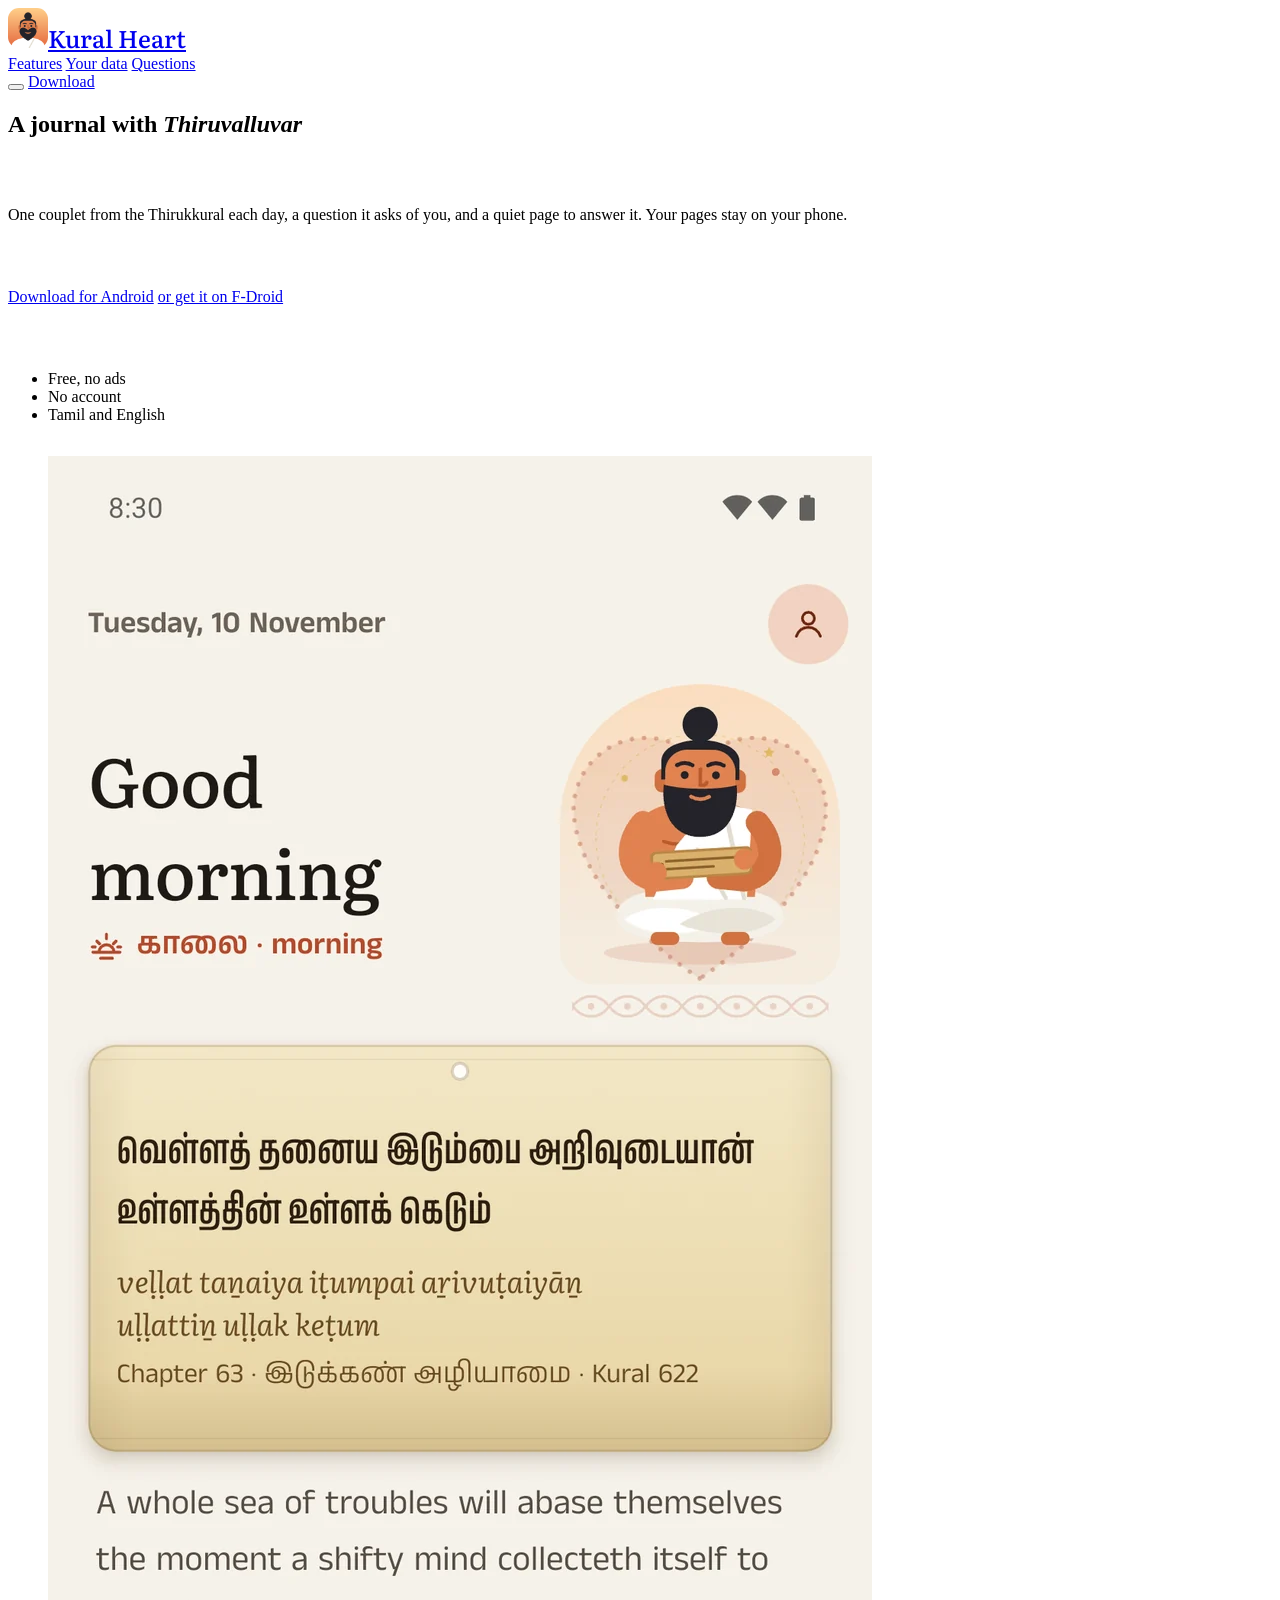
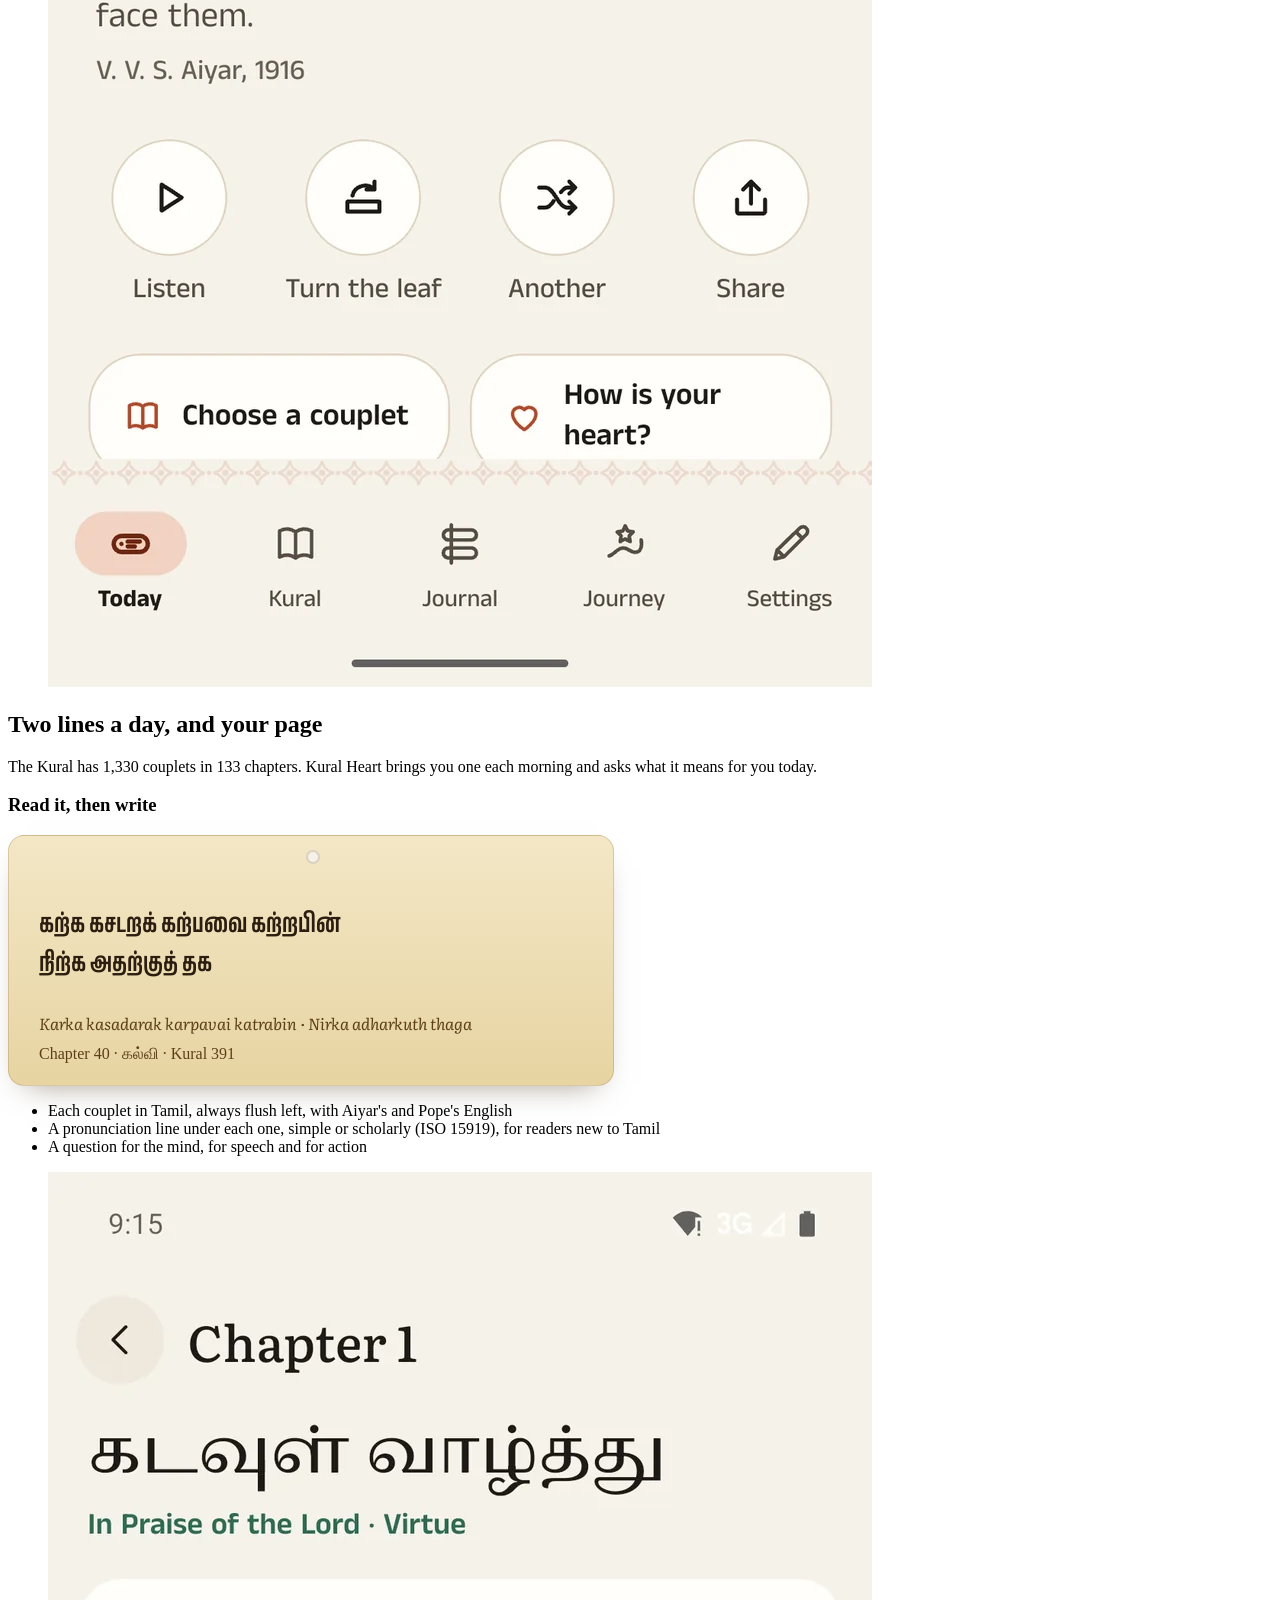
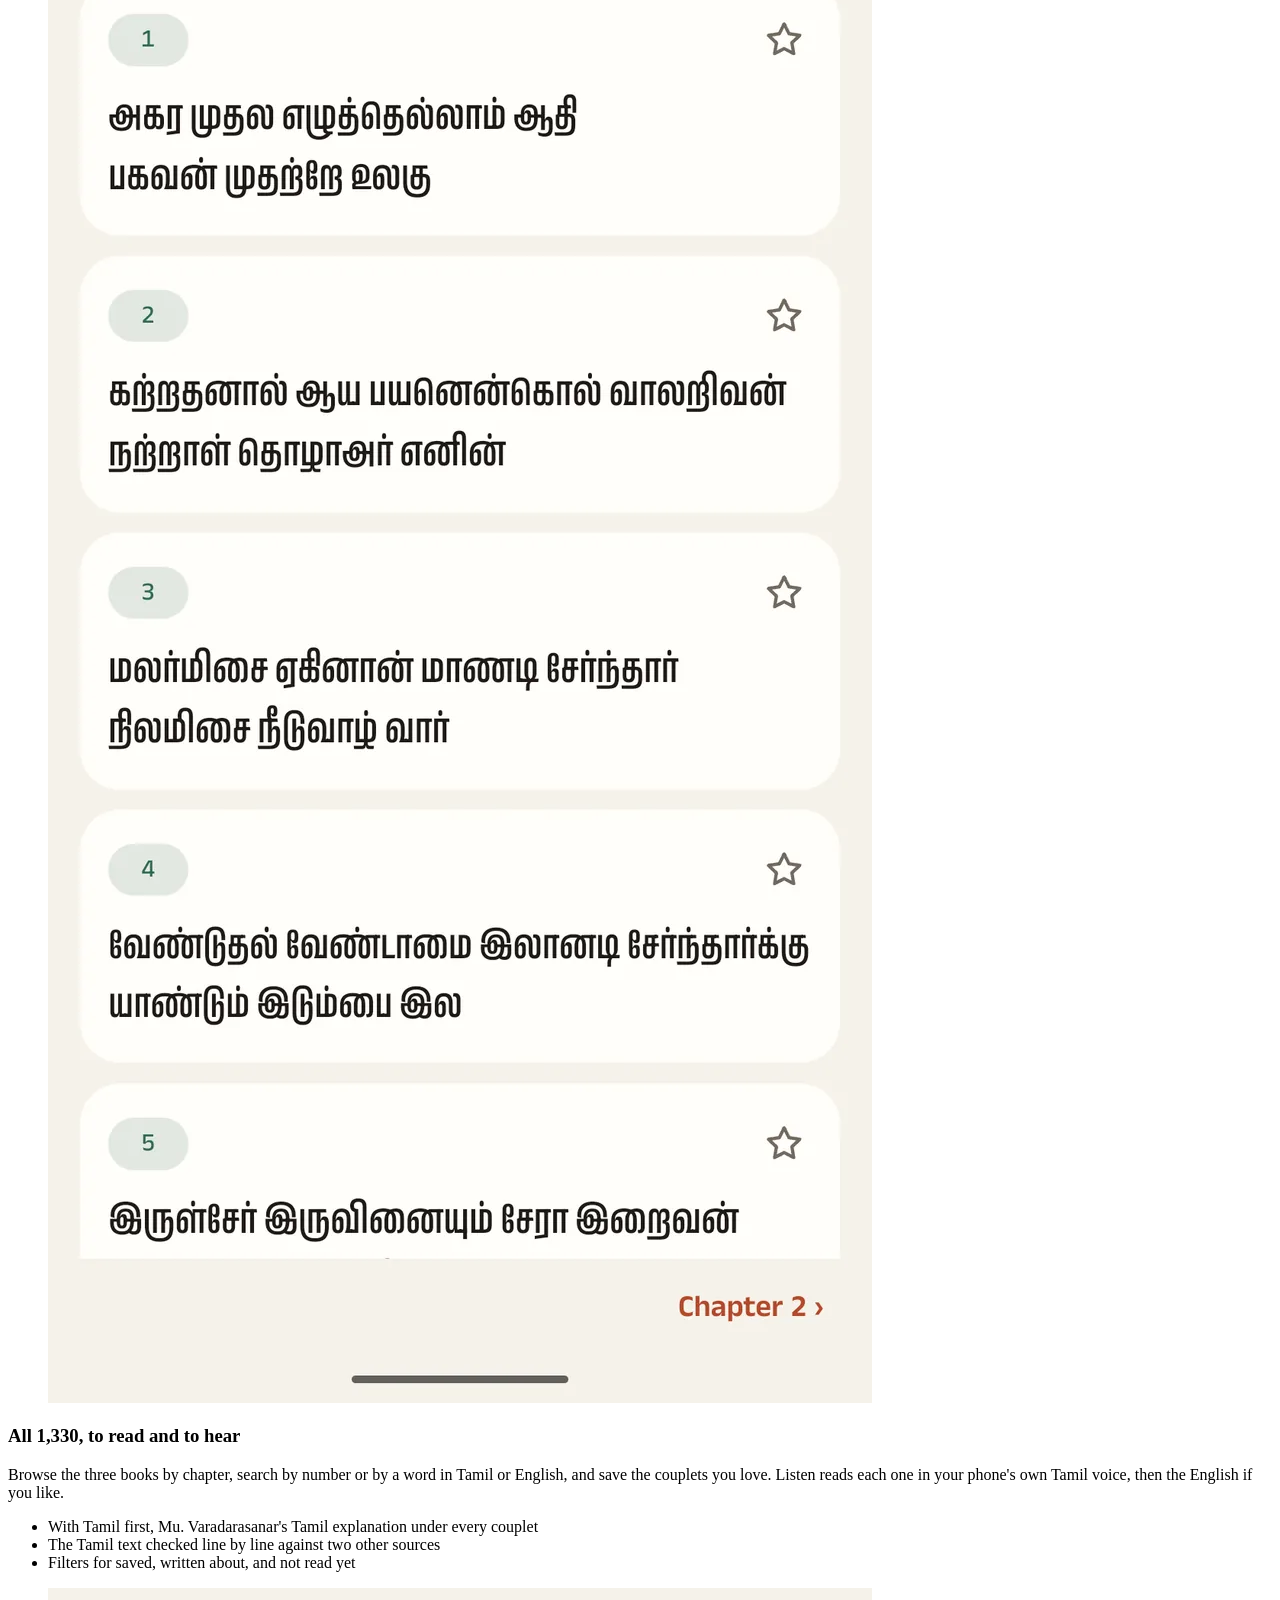
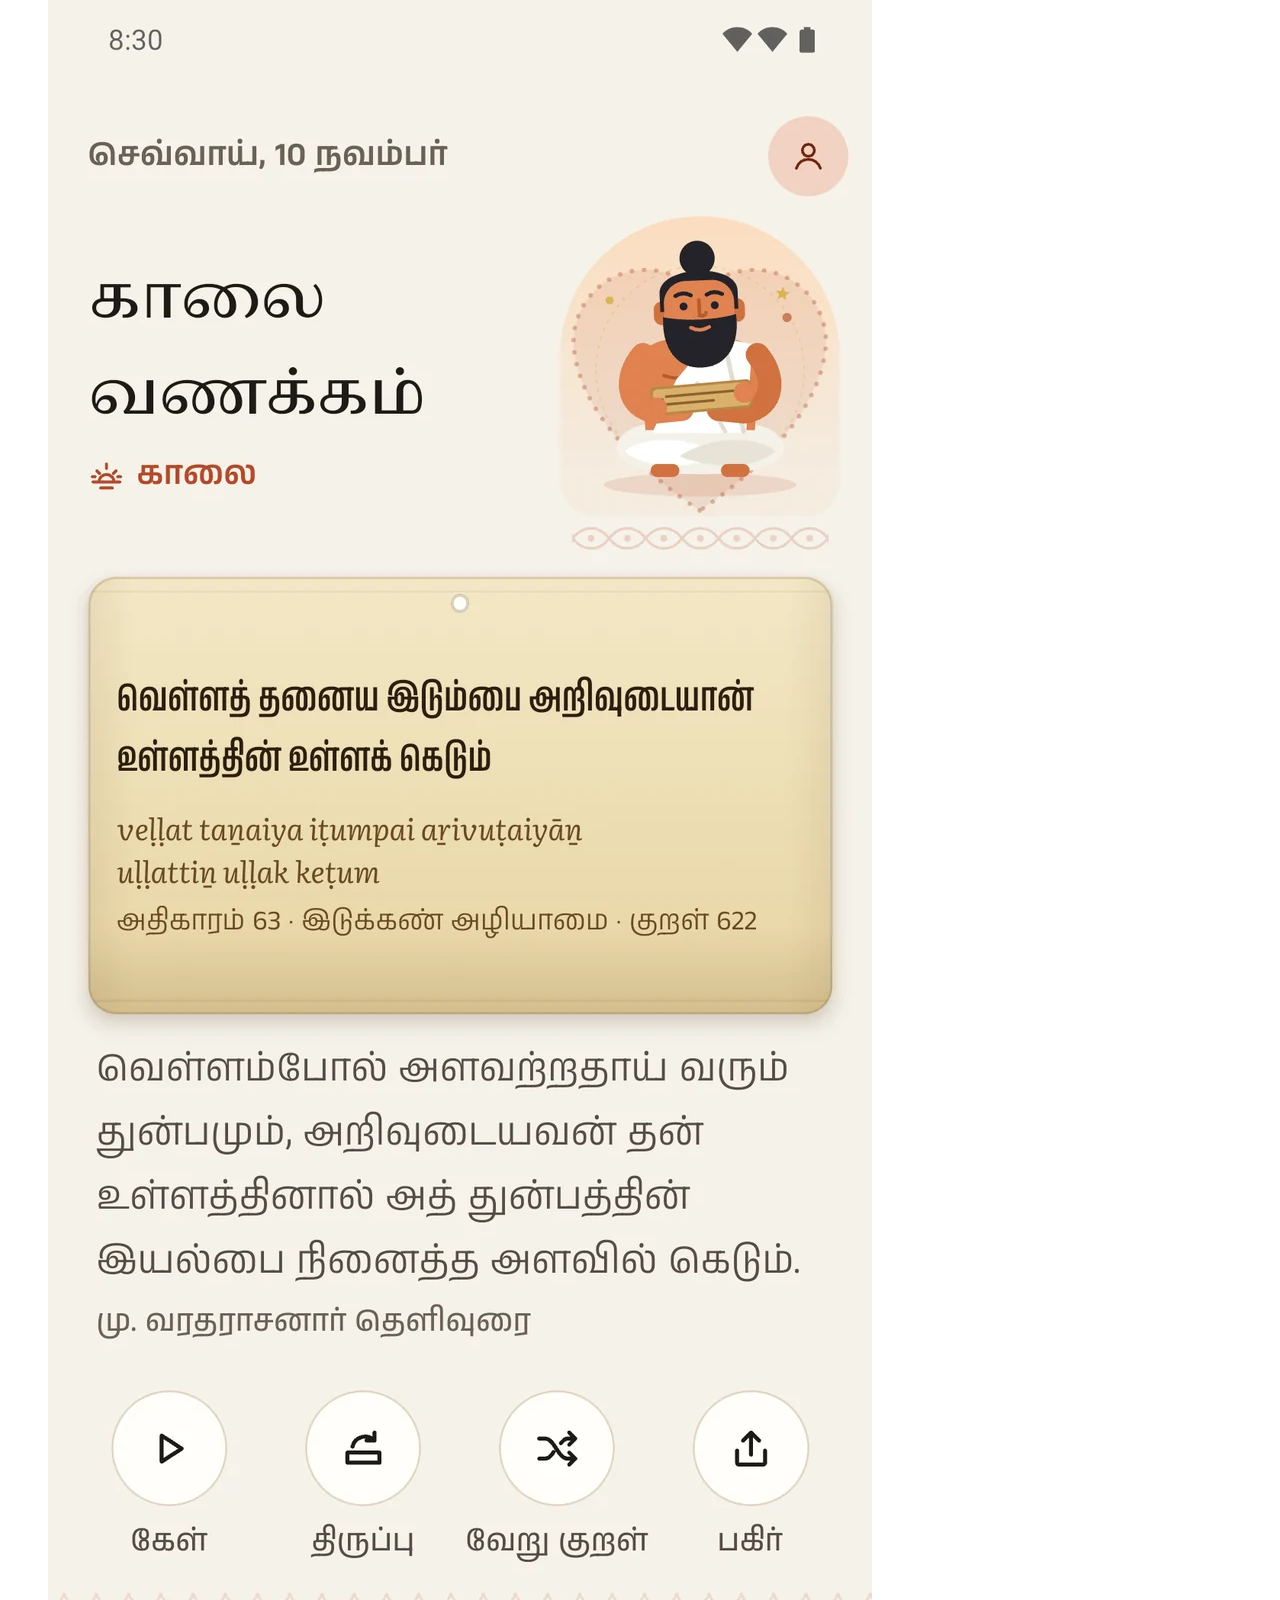
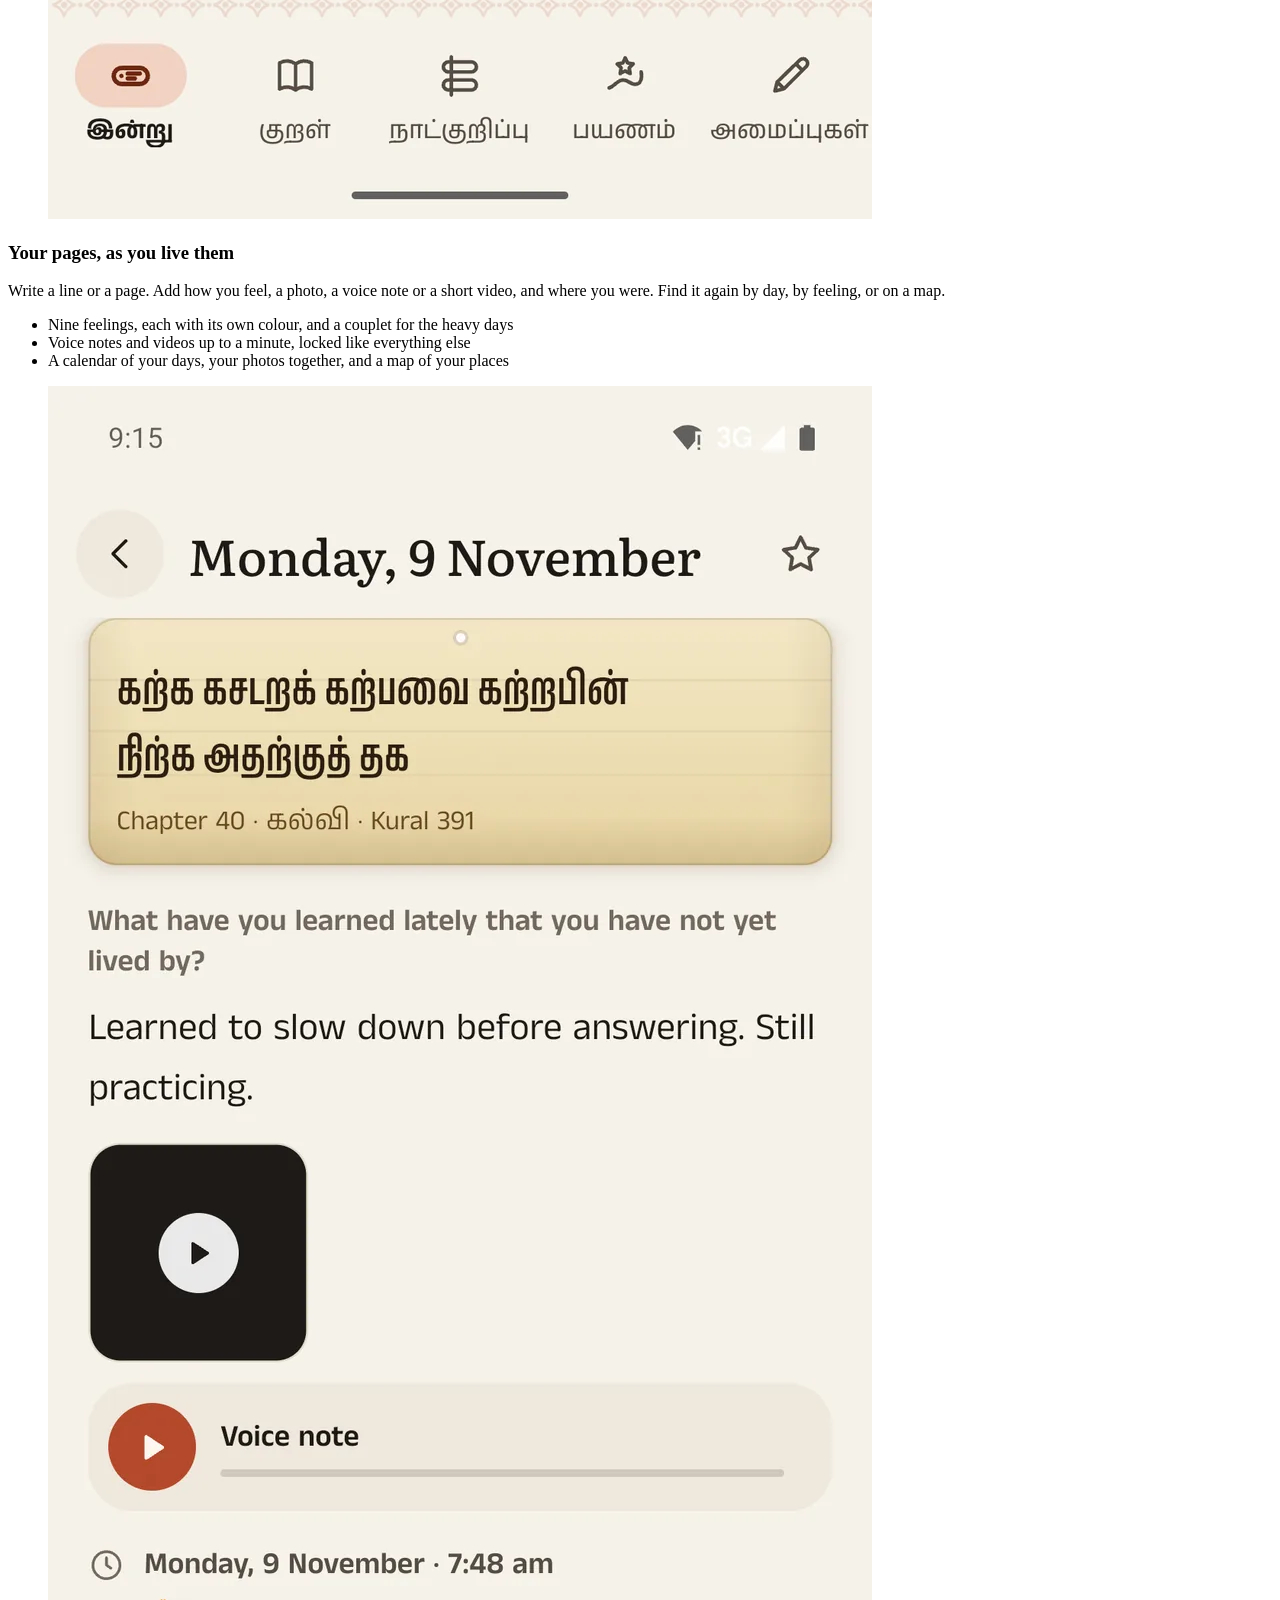
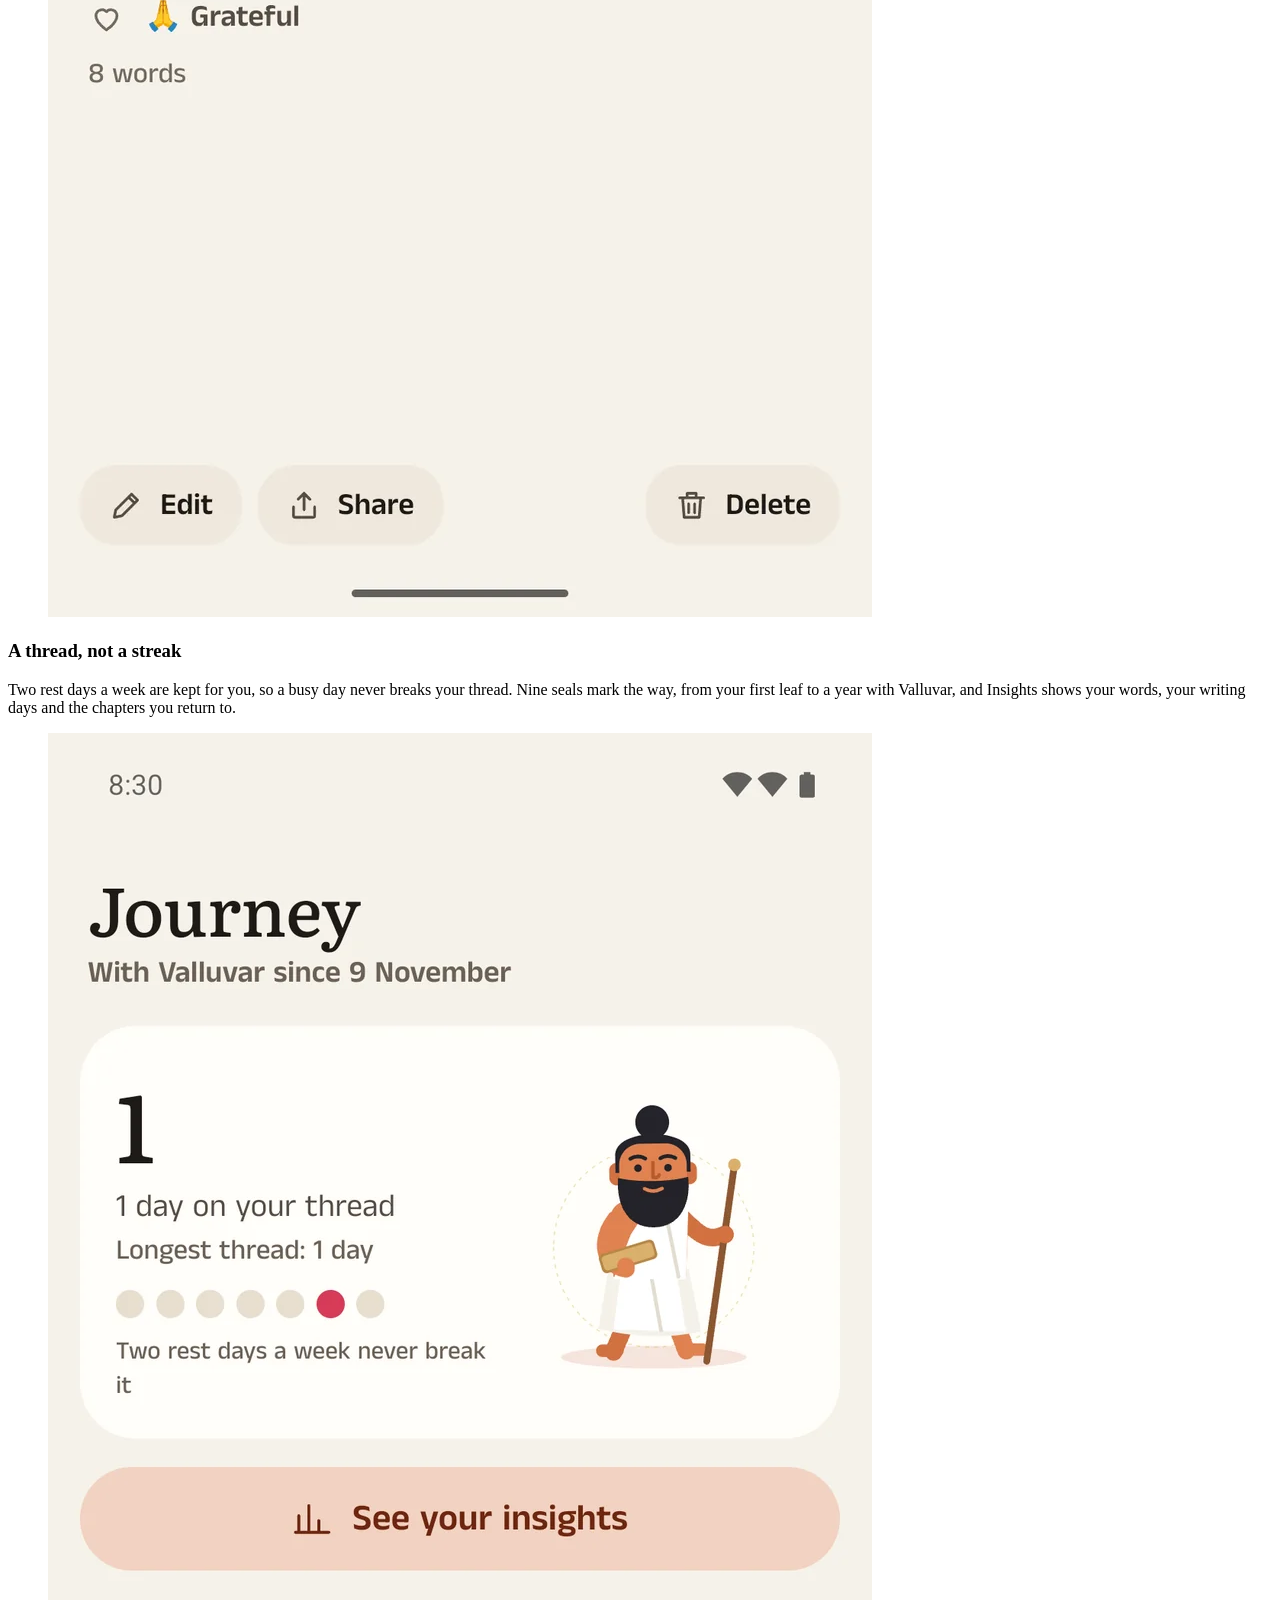
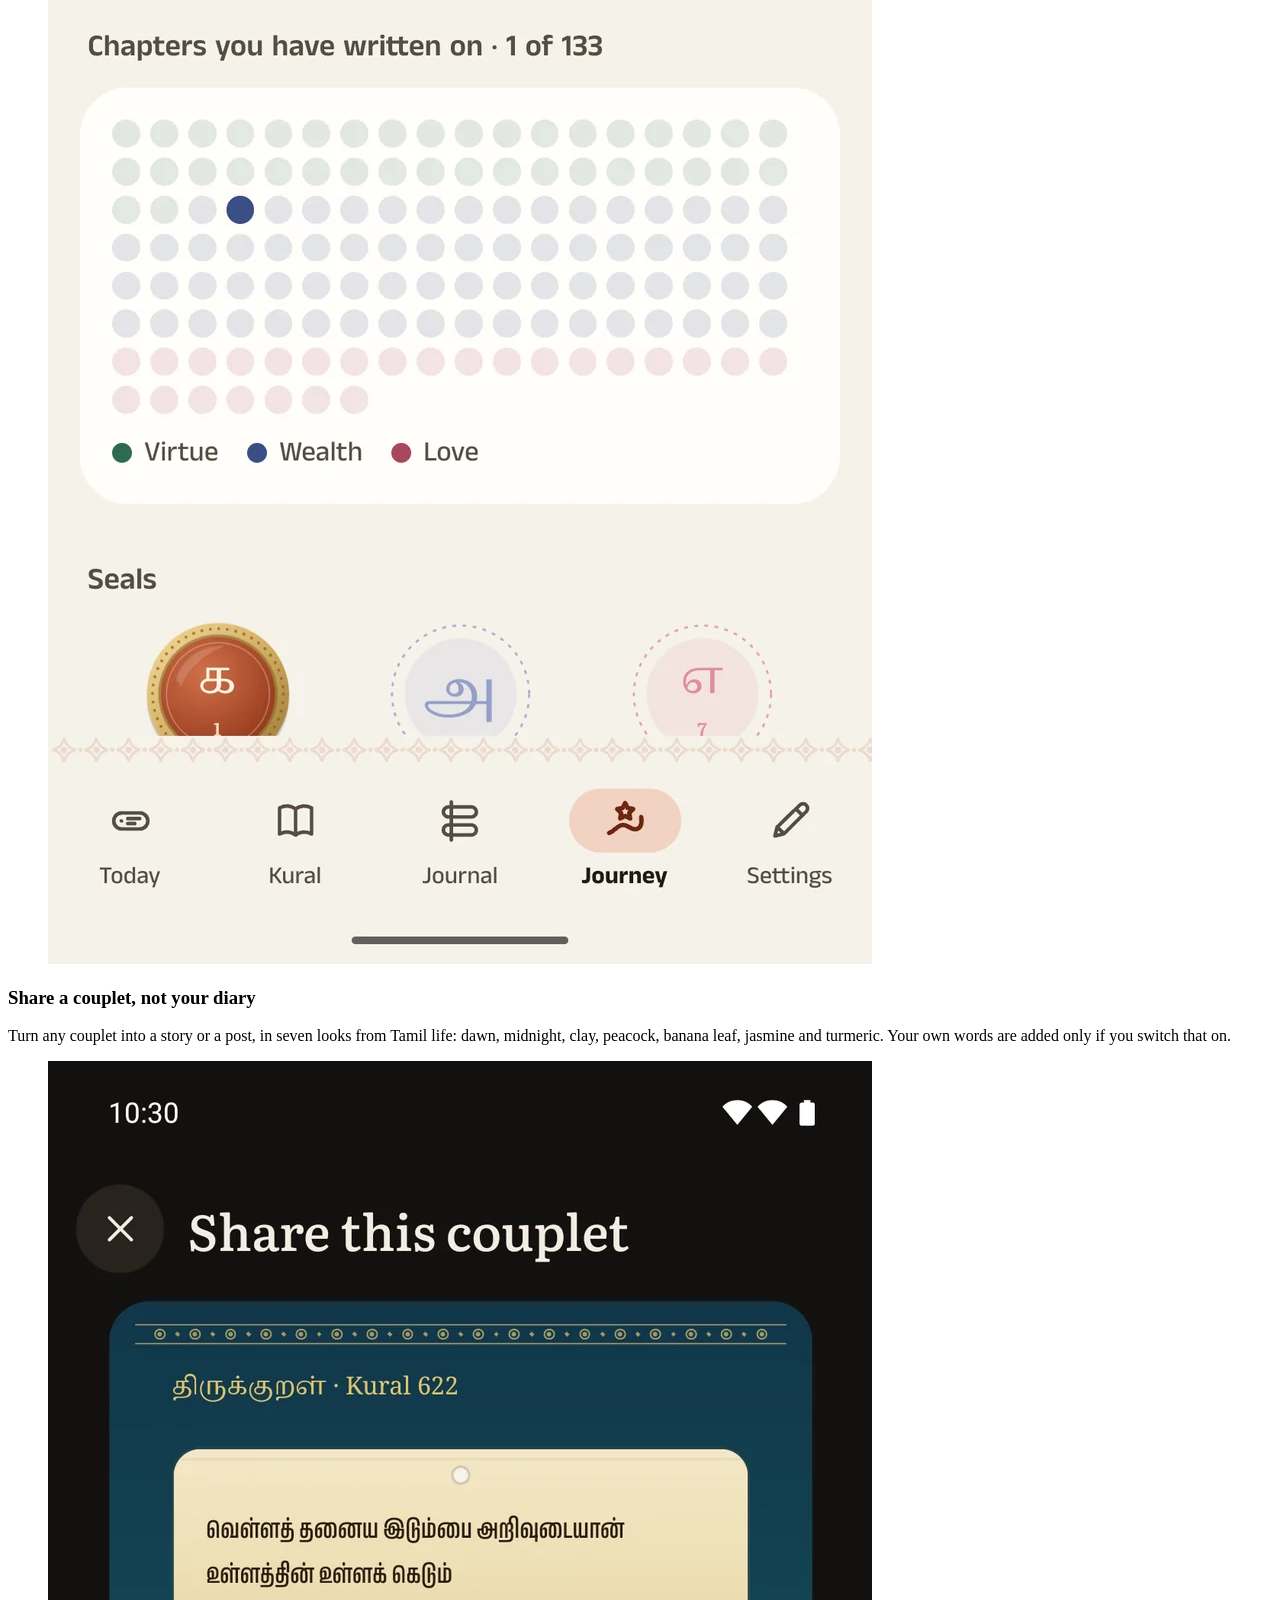
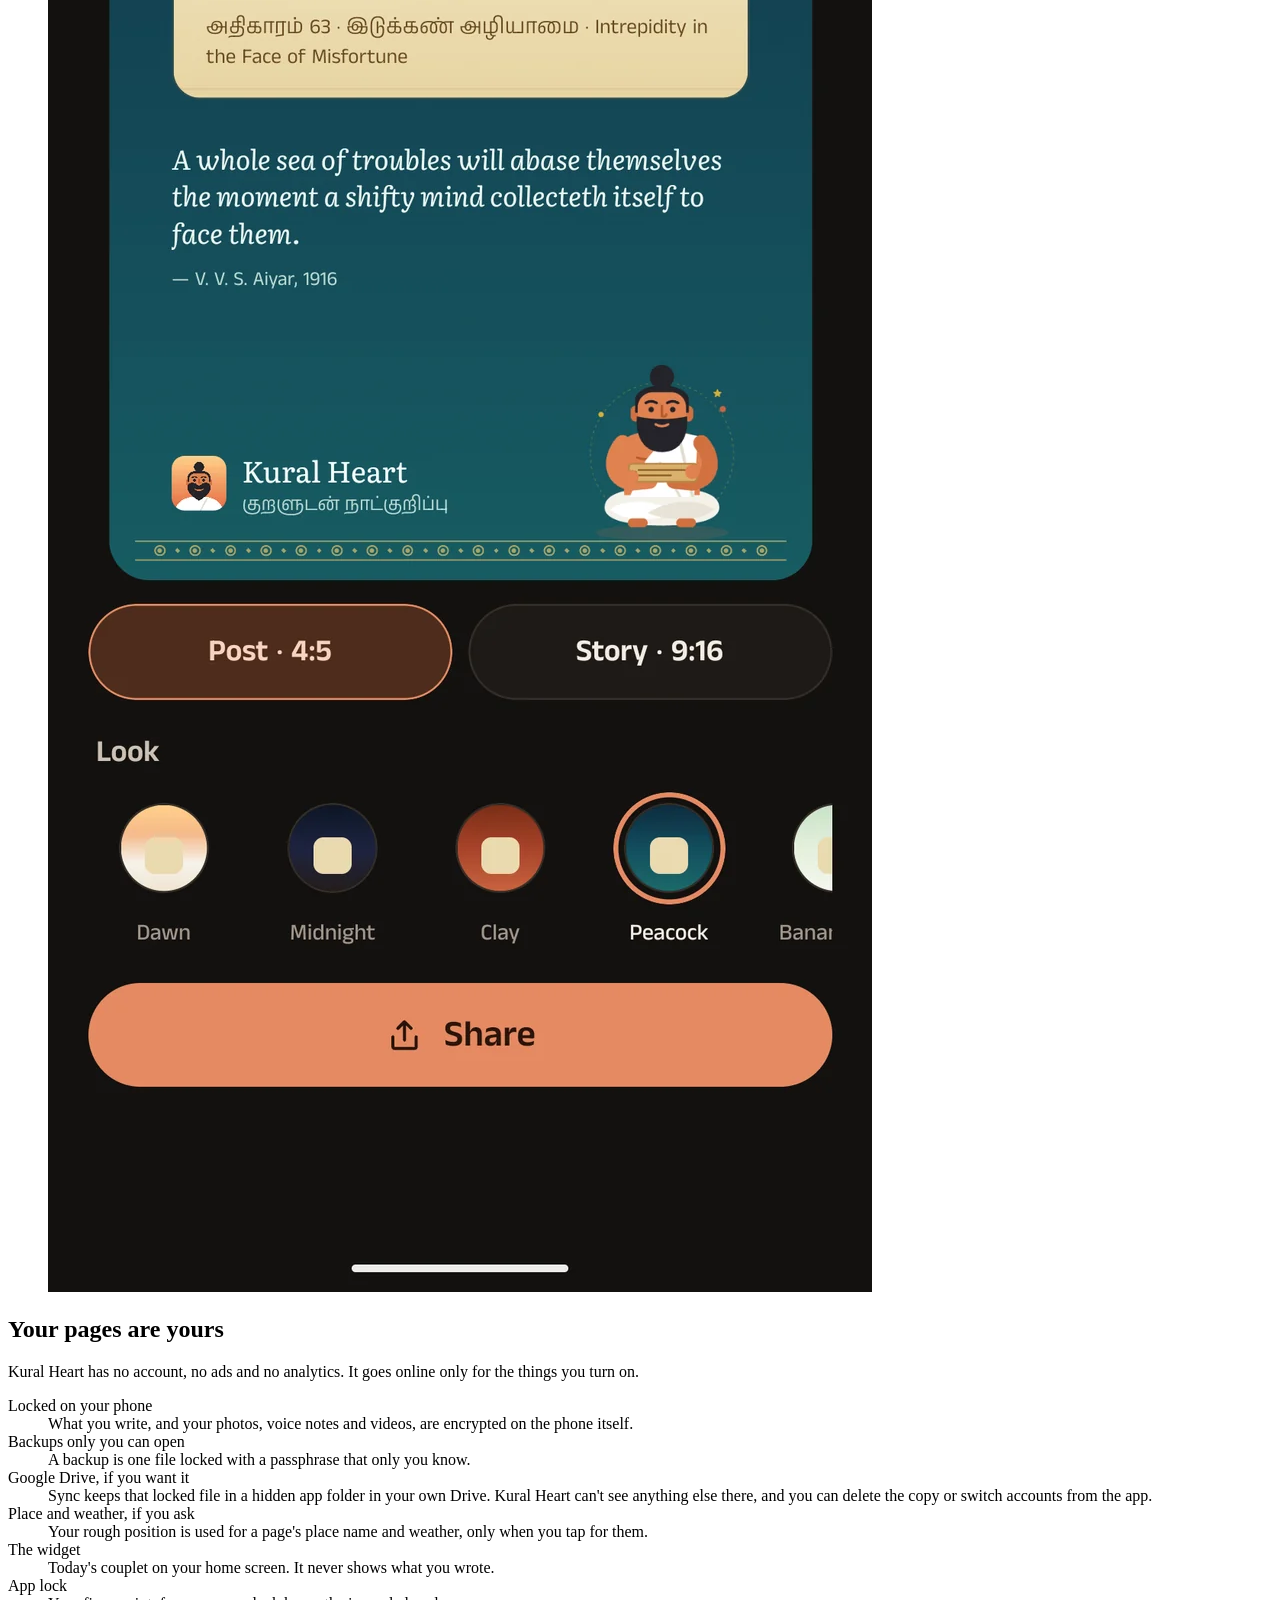
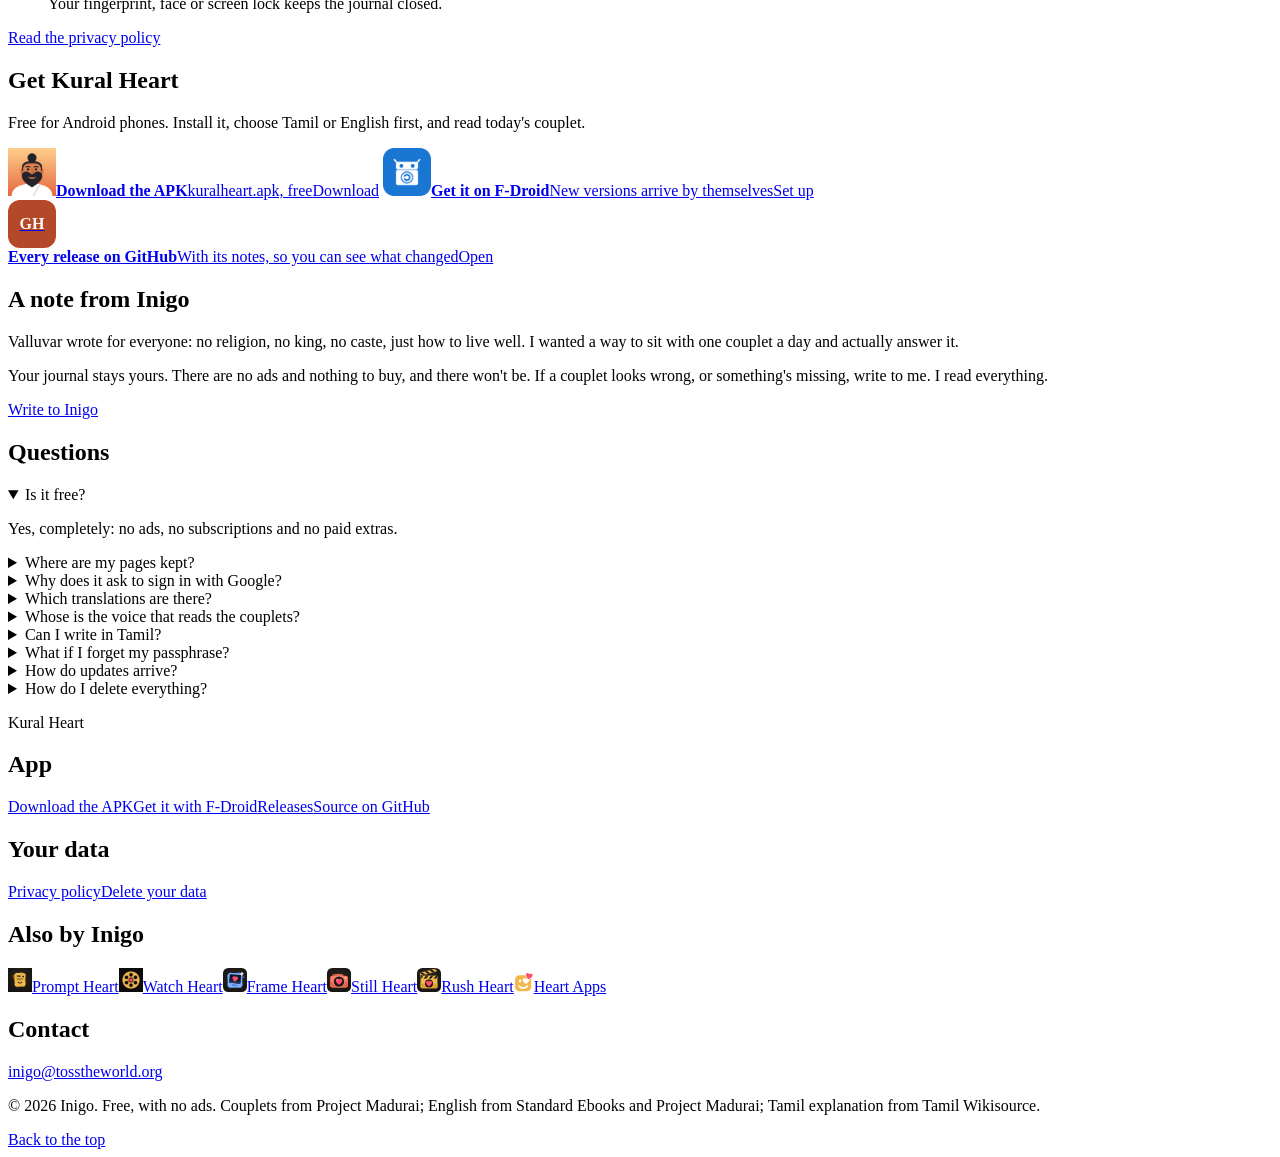
==== commit 9e91cc53: "Declare the colour scheme so scrollbars, fields and the loading page match the theme" ====
--- a/index.html
+++ b/index.html
@@ -1,15 +1,194 @@
 <!doctype html>
 <html lang="en">
 <head>
-<meta charset="utf-8">
-<meta name="viewport" content="width=device-width, initial-scale=1">
-<title>Heart Apps has moved</title>
-<link rel="canonical" href="https://heartapps.github.io/kural-heart/">
-<meta http-equiv="refresh" content="0; url=https://heartapps.github.io/kural-heart/">
-<script>location.replace("https://heartapps.github.io/kural-heart/" + location.search + location.hash)</script>
-<style>body{margin:0;min-height:100vh;display:grid;place-items:center;background:#0E0D10;color:#EFEDEA;font:17px/1.5 system-ui,sans-serif}a{color:#F2B84B}</style>
+  <meta charset="utf-8">
+  <meta name="viewport" content="width=device-width, initial-scale=1">
+  <meta name="color-scheme" content="light dark">
+  <title>Kural Heart · A private journal with Thiruvalluvar, for Android</title>
+  <meta name="description" content="Kural Heart is a free Android journal built on the Thirukkural. One couplet a day in Tamil, read aloud in your phone's Tamil voice, with Aiyar's and Pope's English and Mu. Varadarasanar's Tamil explanation, a question to write about, and a private page that stays on your phone. No ads, no account.">
+  <meta name="theme-color" content="#F6F2EA" media="(prefers-color-scheme: light)">
+  <meta name="theme-color" content="#14110F" media="(prefers-color-scheme: dark)">
+  <meta property="og:title" content="Kural Heart">
+  <meta property="og:description" content="A private journal with Thiruvalluvar. Free, no ads.">
+  <meta property="og:image" content="https://inigo-code.github.io/kural-heart-site/assets/screens/story.webp">
+  <link rel="icon" href="assets/favicon.png">
+  <link rel="preconnect" href="https://fonts.googleapis.com">
+  <link rel="preconnect" href="https://fonts.gstatic.com" crossorigin>
+  <link href="https://fonts.googleapis.com/css2?family=Anek+Tamil:wdth,wght@75..100,400..700&family=Literata:ital,opsz,wght@0,7..72,400..600;1,7..72,400..500&family=Noto+Serif+Tamil:wght@400..600&display=swap" rel="stylesheet">
+  <link rel="stylesheet" href="heart.css">
+  <link rel="stylesheet" href="theme.css">
+  <script>document.documentElement.classList.add('js')</script>
 </head>
 <body>
-<p>Heart Apps has a new address: <a href="https://heartapps.github.io/kural-heart/">https://heartapps.github.io/kural-heart/</a></p>
+<main id="top">
+
+  <header class="bar wrap">
+    <a class="brand" href="#top" aria-label="Kural Heart, back to top"><img src="assets/icon.png" width="40" height="40" alt="">Kural Heart</a>
+    <nav aria-label="Sections">
+      <a href="#features">Features</a>
+      <a href="#data">Your data</a>
+      <a href="#questions">Questions</a>
+    </nav>
+    <a class="button button-small" href="#get">Download</a>
+  </header>
+
+  <!-- The promise, beside today's page -->
+  <section class="hero wrap" aria-labelledby="hero-title">
+    <div class="hero-text">
+      <h1 id="hero-title" class="h1" data-reveal>A journal with <em>Thiruvalluvar</em></h1>
+      <p class="lede" data-reveal style="--i:1">One couplet from the Thirukkural each day, a question it asks of you, and a quiet page to answer it. Your pages stay on your phone.</p>
+      <p class="actions" data-reveal style="--i:2">
+        <a class="button" href="https://github.com/inigo-code/kural-heart/releases/latest/download/kuralheart.apk">Download for Android</a>
+        <a class="link" href="fdroid.html">or get it on F-Droid</a>
+      </p>
+      <ul class="facts" data-reveal style="--i:3"><li>Free, no ads</li><li>No account</li><li>Tamil and English</li></ul>
+    </div>
+    <figure class="hero-media"><div class="phone" data-reveal style="--i:2"><img src="assets/screens/today.webp" width="824" height="1831" alt="Today: Good morning, Valluvar reading in his arch with a soft heart behind him and the dawn sky, Kural 622 on its palm leaf with its pronunciation, Aiyar's English, and round buttons to listen, turn the leaf, get another couplet or share" fetchpriority="high"></div></figure>
+  </section>
+
+  <!-- What it does -->
+  <section id="features" class="section wrap" aria-labelledby="features-title">
+    <div class="head">
+      <h2 id="features-title" class="h2" data-reveal>Two lines a day, and your page</h2>
+      <p data-reveal style="--i:1">The Kural has 1,330 couplets in 133 chapters. Kural Heart brings you one each morning and asks what it means for you today.</p>
+    </div>
+    <div class="rows">
+      <article class="row" aria-labelledby="f1">
+        <div class="row-text">
+          <h3 id="f1" class="h3" data-reveal>Read it, then write</h3>
+          <div class="leaf" data-reveal style="--i:1"><p lang="ta">கற்க கசடறக் கற்பவை கற்றபின்<br>நிற்க அதற்குத் தக</p><small>Karka kasadarak karpavai katrabin · Nirka adharkuth thaga</small><small>Chapter 40 · கல்வி · Kural 391</small></div>
+          <ul class="ticks" data-reveal style="--i:2">
+            <li>Each couplet in Tamil, always flush left, with Aiyar's and Pope's English</li>
+            <li>A pronunciation line under each one, simple or scholarly (ISO 15919), for readers new to Tamil</li>
+            <li>A question for the mind, for speech and for action</li>
+          </ul>
+        </div>
+        <figure class="row-media"><div class="phone" data-reveal><img src="assets/screens/chapter.webp" width="824" height="1831" alt="Chapter 1, In Praise of the Lord: its ten couplets, each numbered, each in two lines, each with a star to save it" loading="lazy" decoding="async"></div></figure>
+      </article>
+
+      <article class="row" aria-labelledby="f2">
+        <div class="row-text">
+          <h3 id="f2" class="h3" data-reveal>All 1,330, to read and to hear</h3>
+          <p data-reveal style="--i:1">Browse the three books by chapter, search by number or by a word in Tamil or English, and save the couplets you love. Listen reads each one in your phone's own Tamil voice, then the English if you like.</p>
+          <ul class="ticks" data-reveal style="--i:2">
+            <li>With Tamil first, Mu. Varadarasanar's Tamil explanation under every couplet</li>
+            <li>The Tamil text checked line by line against two other sources</li>
+            <li>Filters for saved, written about, and not read yet</li>
+          </ul>
+        </div>
+        <figure class="row-media"><div class="phone" data-reveal><img src="assets/screens/tamil.webp" width="824" height="1831" alt="Today in Tamil: காலை வணக்கம், Kural 622 on its leaf, and Mu. Varadarasanar's Tamil explanation beneath it" loading="lazy" decoding="async"></div></figure>
+      </article>
+
+      <article class="row" aria-labelledby="f5">
+        <div class="row-text">
+          <h3 id="f5" class="h3" data-reveal>Your pages, as you live them</h3>
+          <p data-reveal style="--i:1">Write a line or a page. Add how you feel, a photo, a voice note or a short video, and where you were. Find it again by day, by feeling, or on a map.</p>
+          <ul class="ticks" data-reveal style="--i:2">
+            <li>Nine feelings, each with its own colour, and a couplet for the heavy days</li>
+            <li>Voice notes and videos up to a minute, locked like everything else</li>
+            <li>A calendar of your days, your photos together, and a map of your places</li>
+          </ul>
+        </div>
+        <figure class="row-media"><div class="phone" data-reveal><img src="assets/screens/journal.webp" width="824" height="1831" alt="A page from Monday: Kural 391 on its leaf, the question and the answer written, a video and a voice note, and the feeling Grateful" loading="lazy" decoding="async"></div></figure>
+      </article>
+
+      <article class="row" aria-labelledby="f3">
+        <div class="row-text">
+          <h3 id="f3" class="h3" data-reveal>A thread, not a streak</h3>
+          <p data-reveal style="--i:1">Two rest days a week are kept for you, so a busy day never breaks your thread. Nine seals mark the way, from your first leaf to a year with Valluvar, and Insights shows your words, your writing days and the chapters you return to.</p>
+        </div>
+        <figure class="row-media"><div class="phone" data-reveal><img src="assets/screens/journey.webp" width="824" height="1831" alt="Journey: a one-day thread, Valluvar walking with his staff, a button to see your insights, and 133 chapter beads" loading="lazy" decoding="async"></div></figure>
+      </article>
+
+      <article class="row" aria-labelledby="f4">
+        <div class="row-text">
+          <h3 id="f4" class="h3" data-reveal>Share a couplet, not your diary</h3>
+          <p data-reveal style="--i:1">Turn any couplet into a story or a post, in seven looks from Tamil life: dawn, midnight, clay, peacock, banana leaf, jasmine and turmeric. Your own words are added only if you switch that on.</p>
+        </div>
+        <figure class="row-media"><div class="phone" data-reveal><img src="assets/screens/story.webp" width="824" height="1831" alt="Sharing Kural 622 as a story in the peacock look, deep blue-green with a gold silk border, above the seven looks to choose from" loading="lazy" decoding="async"></div></figure>
+      </article>
+    </div>
+  </section>
+
+  <!-- Your data, plainly -->
+  <section id="data" class="section wrap" aria-labelledby="data-title">
+    <div class="head">
+      <h2 id="data-title" class="h2" data-reveal>Your pages are yours</h2>
+      <p data-reveal style="--i:1">Kural Heart has no account, no ads and no analytics. It goes online only for the things you turn on.</p>
+    </div>
+    <dl class="more" data-reveal style="--i:1">
+      <div><dt>Locked on your phone</dt><dd>What you write, and your photos, voice notes and videos, are encrypted on the phone itself.</dd></div>
+      <div><dt>Backups only you can open</dt><dd>A backup is one file locked with a passphrase that only you know.</dd></div>
+      <div><dt>Google Drive, if you want it</dt><dd>Sync keeps that locked file in a hidden app folder in your own Drive. Kural Heart can't see anything else there, and you can delete the copy or switch accounts from the app.</dd></div>
+      <div><dt>Place and weather, if you ask</dt><dd>Your rough position is used for a page's place name and weather, only when you tap for them.</dd></div>
+      <div><dt>The widget</dt><dd>Today's couplet on your home screen. It never shows what you wrote.</dd></div>
+      <div><dt>App lock</dt><dd>Your fingerprint, face or screen lock keeps the journal closed.</dd></div>
+    </dl>
+    <p class="actions" data-reveal style="--i:2"><a class="link" href="privacy.html">Read the privacy policy</a></p>
+  </section>
+
+  <!-- Get it -->
+  <section id="get" class="section wrap" aria-labelledby="get-title">
+    <div class="get">
+      <div class="head">
+        <h2 id="get-title" class="h2" data-reveal>Get Kural Heart</h2>
+        <p data-reveal style="--i:1">Free for Android phones. Install it, choose Tamil or English first, and read today's couplet.</p>
+      </div>
+      <div class="ways">
+        <a class="way way-main" href="https://github.com/inigo-code/kural-heart/releases/latest/download/kuralheart.apk" data-reveal><img src="assets/icon.png" width="48" height="48" alt=""><span><strong>Download the APK</strong><span>kuralheart.apk, free</span></span><span class="go">Download</span></a>
+        <a class="way" href="fdroid.html" data-reveal style="--i:1"><img src="assets/fdroid.png" width="48" height="48" alt=""><span><strong>Get it on F-Droid</strong><span>New versions arrive by themselves</span></span><span class="go">Set up</span></a>
+        <a class="way" href="https://github.com/inigo-code/kural-heart/releases" data-reveal style="--i:2"><span class="way-mark" aria-hidden="true">GH</span><span><strong>Every release on GitHub</strong><span>With its notes, so you can see what changed</span></span><span class="go">Open</span></a>
+      </div>
+    </div>
+  </section>
+
+  <!-- A note from the maker -->
+  <section class="section wrap" aria-labelledby="note-title">
+    <div class="note">
+      <h2 id="note-title" class="h2" data-reveal>A note from Inigo</h2>
+      <div data-reveal style="--i:1">
+        <div class="copy">
+          <p>Valluvar wrote for everyone: no religion, no king, no caste, just how to live well. I wanted a way to sit with one couplet a day and actually answer it.</p>
+          <p>Your journal stays yours. There are no ads and nothing to buy, and there won't be. If a couplet looks wrong, or something's missing, write to me. I read everything.</p>
+        </div>
+        <p class="actions"><a class="button button-tone" href="mailto:inigo@tosstheworld.org?subject=Kural%20Heart">Write to Inigo</a></p>
+      </div>
+    </div>
+  </section>
+
+  <!-- Questions -->
+  <section id="questions" class="section wrap" aria-labelledby="faq-title">
+    <div class="faq">
+      <div class="head"><h2 id="faq-title" class="h2" data-reveal>Questions</h2></div>
+      <div class="faq-list" data-reveal style="--i:1">
+        <details name="faq" open><summary>Is it free?</summary><p>Yes, completely: no ads, no subscriptions and no paid extras.</p></details>
+        <details name="faq"><summary>Where are my pages kept?</summary><p>On your phone, encrypted. If you turn on backup or Google Drive sync, a copy goes there too, locked with your passphrase.</p></details>
+        <details name="faq"><summary>Why does it ask to sign in with Google?</summary><p>Only if you turn on Drive sync. Kural Heart asks for one thing: its own hidden folder in your Drive, where it keeps your locked backup. It can't see or change your other files.</p></details>
+        <details name="faq"><summary>Which translations are there?</summary><p>V. V. S. Aiyar's English (1916) and G. U. Pope's verse and prose (1886), both in the public domain, and in Tamil, Mu. Varadarasanar's Thirukkural Thelivurai (1969), which the Government of Tamil Nadu has made free for everyone.</p></details>
+        <details name="faq"><summary>Whose is the voice that reads the couplets?</summary><p>Your phone's own: Listen uses Android's text-to-speech, which on most phones has a natural Tamil voice from Google. Choose among the voices on your phone in Settings, and add more in Android's voice settings.</p></details>
+        <details name="faq"><summary>Can I write in Tamil?</summary><p>Yes. Kural Heart works with any Tamil keyboard on your phone, and can lead in Tamil throughout.</p></details>
+        <details name="faq"><summary>What if I forget my passphrase?</summary><p>Nobody can open the backup without it, not even me. The pages on your phone are still there; set up backup again with a new passphrase.</p></details>
+        <details name="faq"><summary>How do updates arrive?</summary><p>Smaller improvements arrive inside the app by themselves. For new versions, add Kural Heart to <a class="link" href="fdroid.html">F-Droid</a> and they arrive like any other update, or download the new APK over the old one. Either way your pages stay.</p></details>
+        <details name="faq"><summary>How do I delete everything?</summary><p>In the app: Settings, Delete all data. To remove the copy in Google Drive, see the <a class="link" href="privacy.html#delete">privacy policy</a>.</p></details>
+      </div>
+    </div>
+  </section>
+
+</main>
+
+<footer class="foot">
+  <div class="wrap">
+    <p class="foot-name" aria-hidden="true">Kural Heart</p>
+    <div class="foot-cols">
+      <nav aria-label="App"><h2>App</h2><a href="https://github.com/inigo-code/kural-heart/releases/latest/download/kuralheart.apk">Download the APK</a><a href="fdroid.html">Get it with F-Droid</a><a href="https://github.com/inigo-code/kural-heart/releases">Releases</a><a href="https://github.com/inigo-code/kural-heart">Source on GitHub</a></nav>
+      <nav aria-label="Your data"><h2>Your data</h2><a href="privacy.html">Privacy policy</a><a href="privacy.html#delete">Delete your data</a></nav>
+      <nav aria-label="Also by Inigo"><h2>Also by Inigo</h2><a class="to-app" href="https://inigo-code.github.io/prompt-heart-site/"><img src="assets/prompt-heart.png" width="24" height="24" alt="">Prompt Heart</a><a class="to-app" href="https://inigo-code.github.io/watch-heart-site/"><img src="assets/watch-heart.png" width="24" height="24" alt="">Watch Heart</a><a class="to-app" href="https://inigo-code.github.io/frame-heart-site/"><img src="assets/frame-heart.svg" width="24" height="24" alt="">Frame Heart</a><a class="to-app" href="https://inigo-code.github.io/still-heart-site/"><img src="assets/still-heart.svg" width="24" height="24" alt="">Still Heart</a><a class="to-app" href="https://inigo-code.github.io/rush-heart-site/"><img src="assets/rush-heart.svg" width="24" height="24" alt="">Rush Heart</a><a class="to-home" href="https://inigo-code.github.io/"><img src="assets/heart-apps.svg" width="20" height="20" alt="">Heart Apps</a></nav>
+      <nav aria-label="Contact"><h2>Contact</h2><a href="mailto:inigo@tosstheworld.org?subject=Kural%20Heart">inigo@tosstheworld.org</a></nav>
+    </div>
+    <div class="foot-last"><p>© 2026 Inigo. Free, with no ads. Couplets from Project Madurai; English from Standard Ebooks and Project Madurai; Tamil explanation from Tamil Wikisource.</p><a href="#top">Back to the top</a></div>
+  </div>
+</footer>
+
+<script src="heart.js" defer></script>
 </body>
 </html>
--- a/theme.css
+++ b/theme.css
@@ -0,0 +1,115 @@
+/* Kural Heart: the app's Olai look. Warm ivory paper by day, Midnight after dark, clay for the one action,
+   Literata and Noto Serif Tamil on the titles, Anek Tamil for reading. Colours match the app's theme.ts. */
+:root {
+  --bg: #F6F2EA;
+  --surface: #FFFDF9;
+  --surface-2: #EFE8DC;
+  --ink: #1E1A16;
+  --muted: #564D44;
+  --accent: #B4492A;
+  --accent-ink: #FFF8F2;
+  --accent-hover: #9E3E22;
+  --field: #B4492A;
+  --field-ink: #FFF8F2;
+  --leaf-1: #F3E7C6;
+  --leaf-2: #E7D4A2;
+  --leaf-ink: #2B1E10;
+  --leaf-note: #5C3F18;
+  --rib: rgba(122, 90, 46, 0.22);
+  --font-display: 'Literata', 'Noto Serif Tamil', Georgia, serif;
+  --font-tamil: 'Noto Serif Tamil', 'Literata', serif;
+  --font-text: 'Anek Tamil', system-ui, -apple-system, 'Segoe UI', Roboto, sans-serif;
+  --display-weight: 500;
+  --display-track: -0.02em;
+  --display-case: none;
+  --s-h1: clamp(2.75rem, 1.2rem + 5.2vw, 5.75rem);
+  color-scheme: light dark;
+}
+
+@media (prefers-color-scheme: dark) {
+  :root {
+    --bg: #14110F;
+    --surface: #1E1A17;
+    --surface-2: #28231F;
+    --ink: #F3ECE2;
+    --muted: #CBC1B4;
+    --accent: #E58A62;
+    --accent-ink: #2A140B;
+    --accent-hover: #EE9E7B;
+    --field: #E58A62;
+    --field-ink: #2A140B;
+    --leaf-1: #DBD0B2;
+    --leaf-2: #D0BF92;
+  }
+}
+
+.brand { font-family: var(--font-display); font-size: 1.5rem; font-weight: 500; }
+.brand img { border-radius: 11px; }
+.h1 em, .h2 em { font-style: italic; }
+.ta { font-family: var(--font-tamil); }
+
+/* The hero: the title and words beside today's page. */
+.hero { grid-template-columns: minmax(0, 7fr) minmax(0, 5fr); align-items: center; }
+.hero .phone { width: min(100%, 330px); }
+.hero-text { display: grid; gap: 32px; }
+
+/* A couplet on its palm leaf, flush left as in the app. */
+.leaf {
+  position: relative;
+  max-width: 34rem;
+  padding: 44px 30px 22px;
+  border-radius: 16px;
+  background: linear-gradient(var(--leaf-1), var(--leaf-2));
+  border: 1px solid var(--rib);
+  box-shadow: 0 14px 30px -18px rgba(60, 40, 10, 0.55);
+  color: var(--leaf-ink);
+  text-align: left;
+}
+.leaf::before {
+  content: '';
+  position: absolute;
+  top: 14px;
+  left: 50%;
+  width: 10px;
+  height: 10px;
+  margin-left: -5px;
+  border-radius: 50%;
+  background: var(--bg);
+  border: 2px solid var(--rib);
+}
+.leaf p { font: 600 clamp(1.15rem, 0.9rem + 1vw, 1.6rem)/1.55 'Anek Tamil', sans-serif; font-stretch: 75%; }
+.leaf small { display: block; margin-top: 10px; color: var(--leaf-note); font-size: var(--s-small); }
+.leaf small:not(:last-child) { margin-top: 8px; font-family: 'Literata', serif; font-style: italic; font-size: var(--s-body, 1rem); }
+
+.way-mark { display: grid; place-items: center; width: 48px; height: 48px; border-radius: 12px; background: var(--field); color: var(--field-ink); font-weight: 700; }
+
+/* Pages of plain text: the privacy policy. */
+.doc { max-width: 46rem; padding-block: clamp(3rem, 7vw, 6rem); }
+.doc h1 { margin-bottom: 18px; }
+.doc .lede { max-width: 40ch; }
+.doc-date { margin-top: 14px; color: var(--muted); font-size: var(--s-small); }
+.doc-body { margin-top: clamp(2.5rem, 5vw, 4rem); }
+.doc-body h2 { font: var(--display-weight) var(--s-head)/1.2 var(--font-display); margin: 2.4em 0 0.6em; }
+.doc-body h2:first-child { margin-top: 0; }
+.doc-body p + p, .doc-body p + ul, .doc-body ul + p { margin-top: 0.9em; }
+.doc-body ul { display: grid; gap: 10px; padding-left: 1.2em; list-style: disc; }
+.doc-body a { color: var(--accent); text-underline-offset: 3px; }
+.doc-body b { font-weight: 600; }
+.doc-note { margin-top: 1.2em; padding: 18px 20px; border-radius: 20px; background: var(--surface-2); }
+
+@media (max-width: 960px) {
+  .hero { grid-template-columns: 1fr; gap: 48px; }
+}
+@media (max-width: 680px) {
+  .hero .phone { width: min(78%, 320px); }
+  .leaf { padding: 40px 22px 18px; }
+}
+
+/* The F-Droid page. */
+.fdroid-marks { display: flex; align-items: center; gap: 14px; margin-bottom: 22px; color: var(--muted); font-size: 1.4rem; }
+.fdroid-marks img { border-radius: 16px; }
+.doc-body ol { display: grid; gap: 10px; padding-left: 1.4em; list-style: decimal; margin-top: 0.9em; }
+.doc-body ol + p, .doc-body .button + ol { margin-top: 0.9em; }
+.doc-body a.fdroid-add { margin-top: 4px; color: var(--accent-ink); text-decoration: none; }
+.fdroid-qr { display: block; width: min(300px, 100%); height: auto; margin-top: 16px; border-radius: 16px; }
+.doc-body .fdroid-code { padding: 10px 14px; border-radius: 12px; background: var(--surface-2); font-family: ui-monospace, Consolas, monospace; font-size: 0.92em; overflow-wrap: anywhere; }
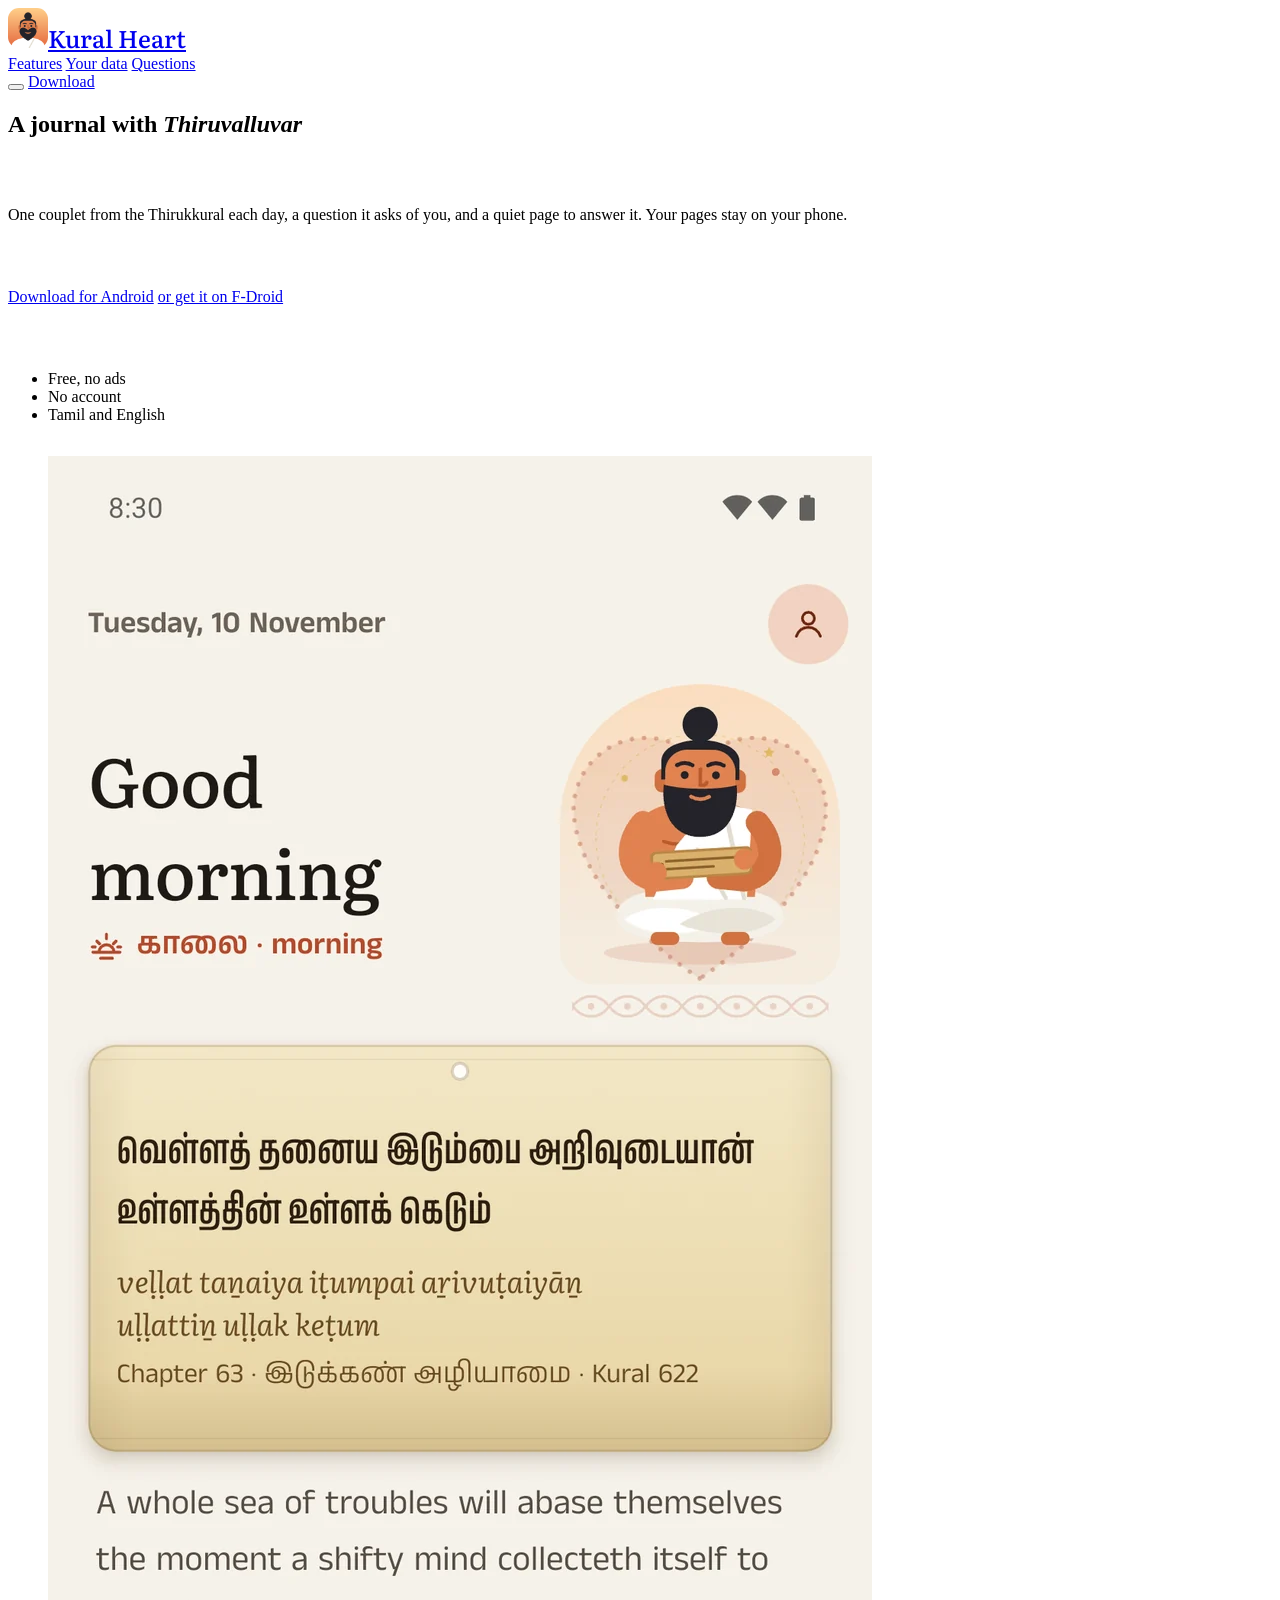
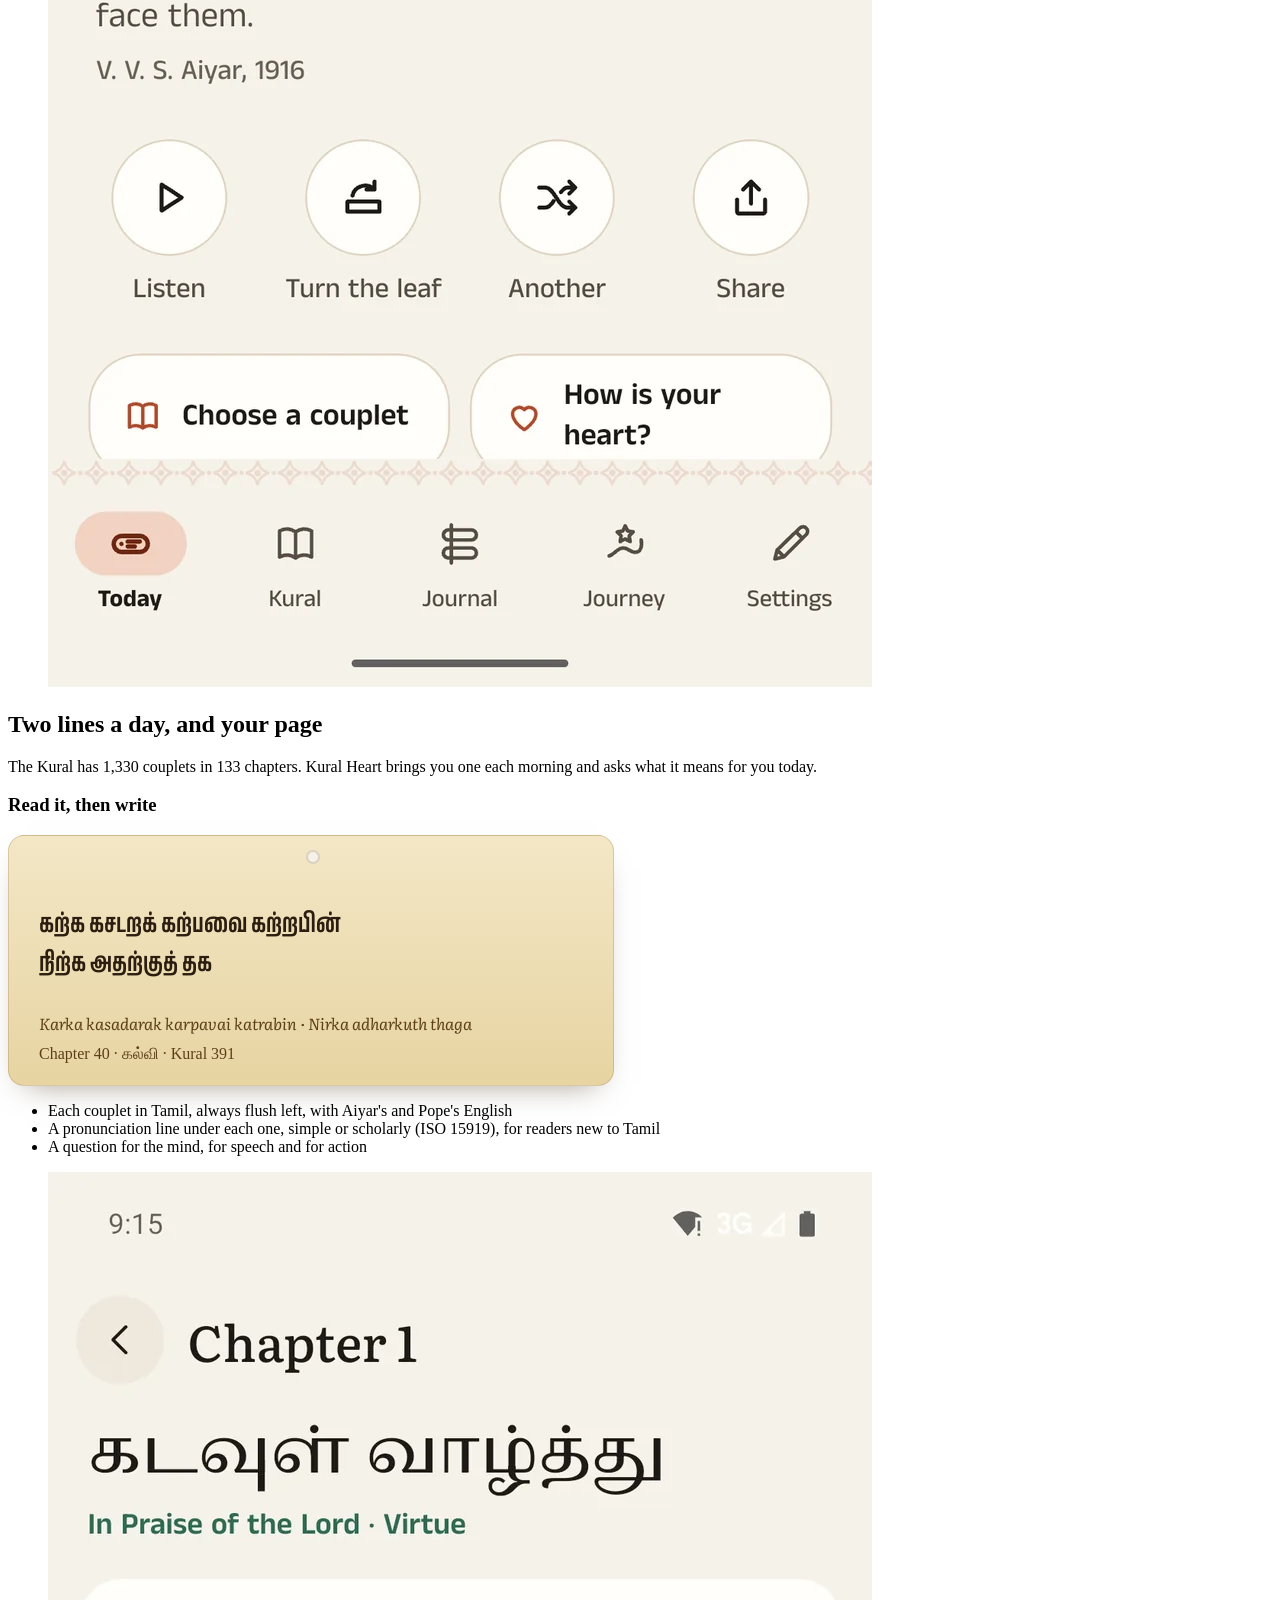
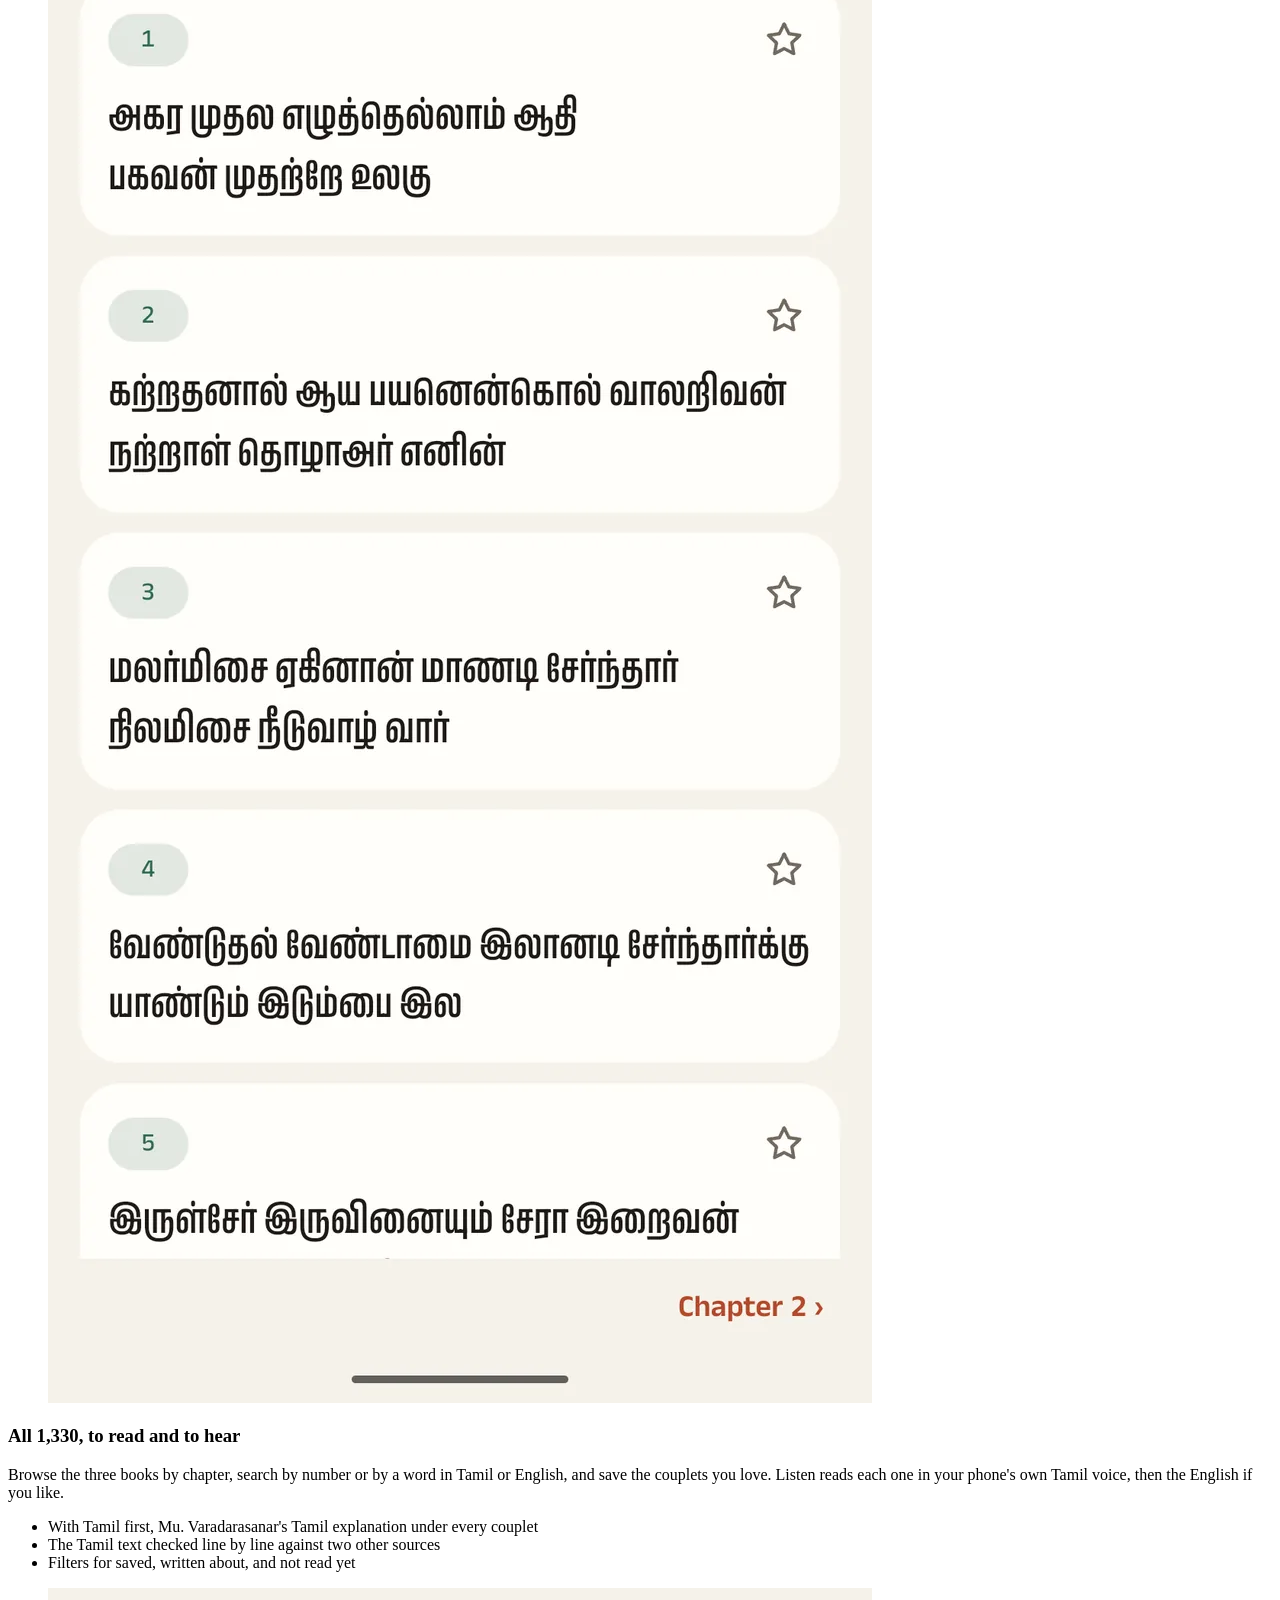
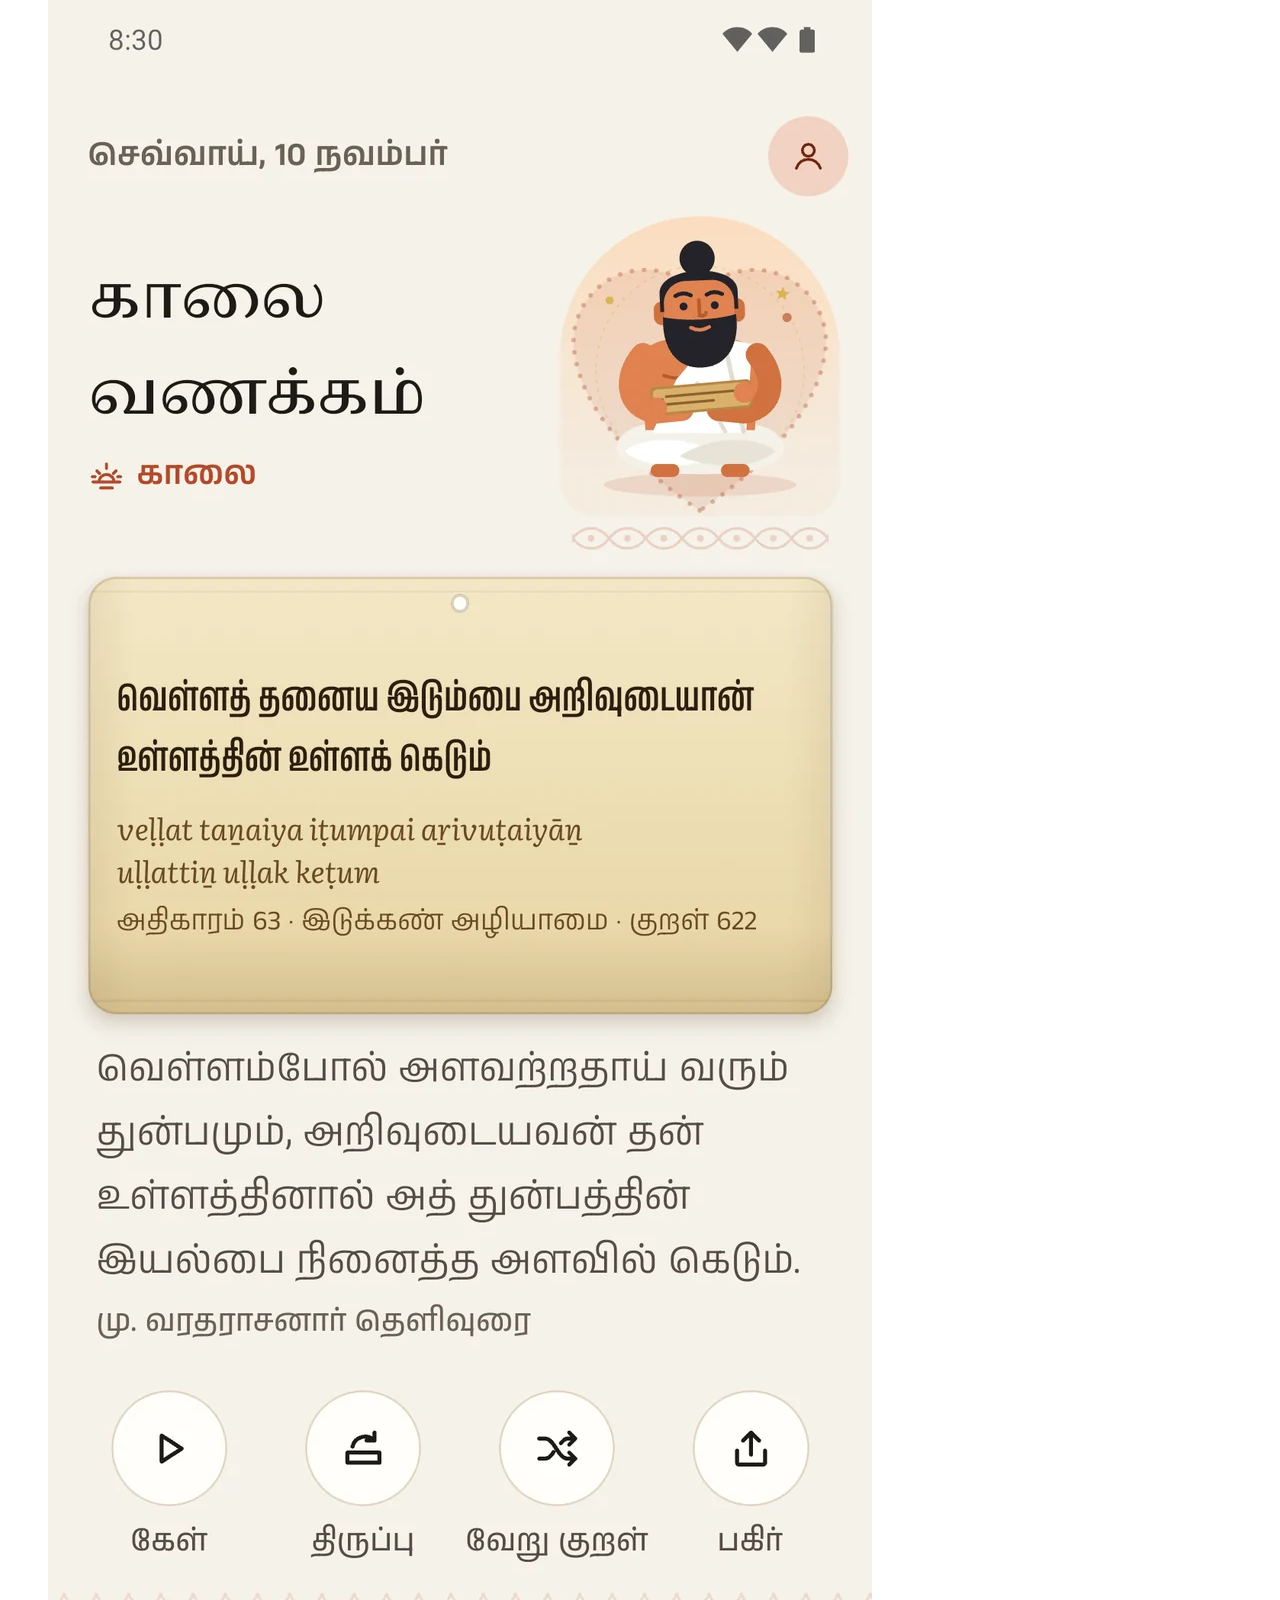
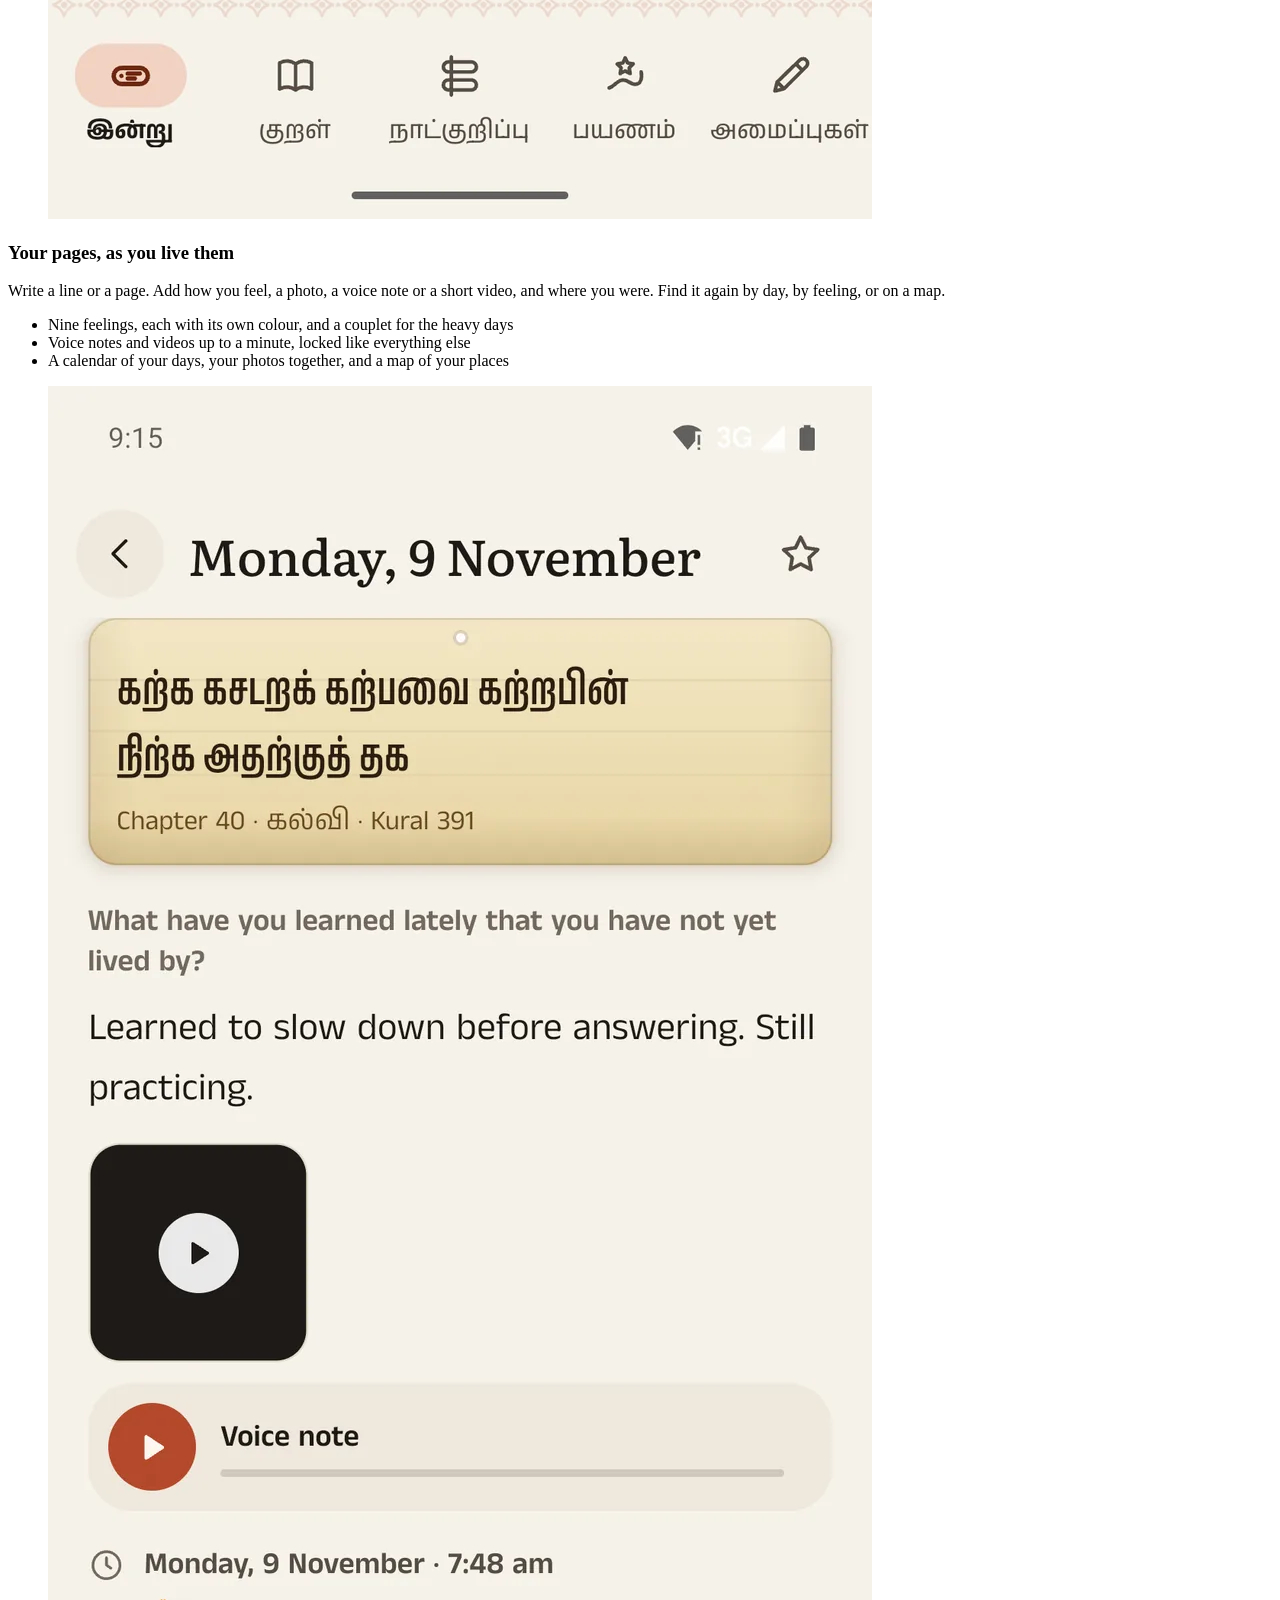
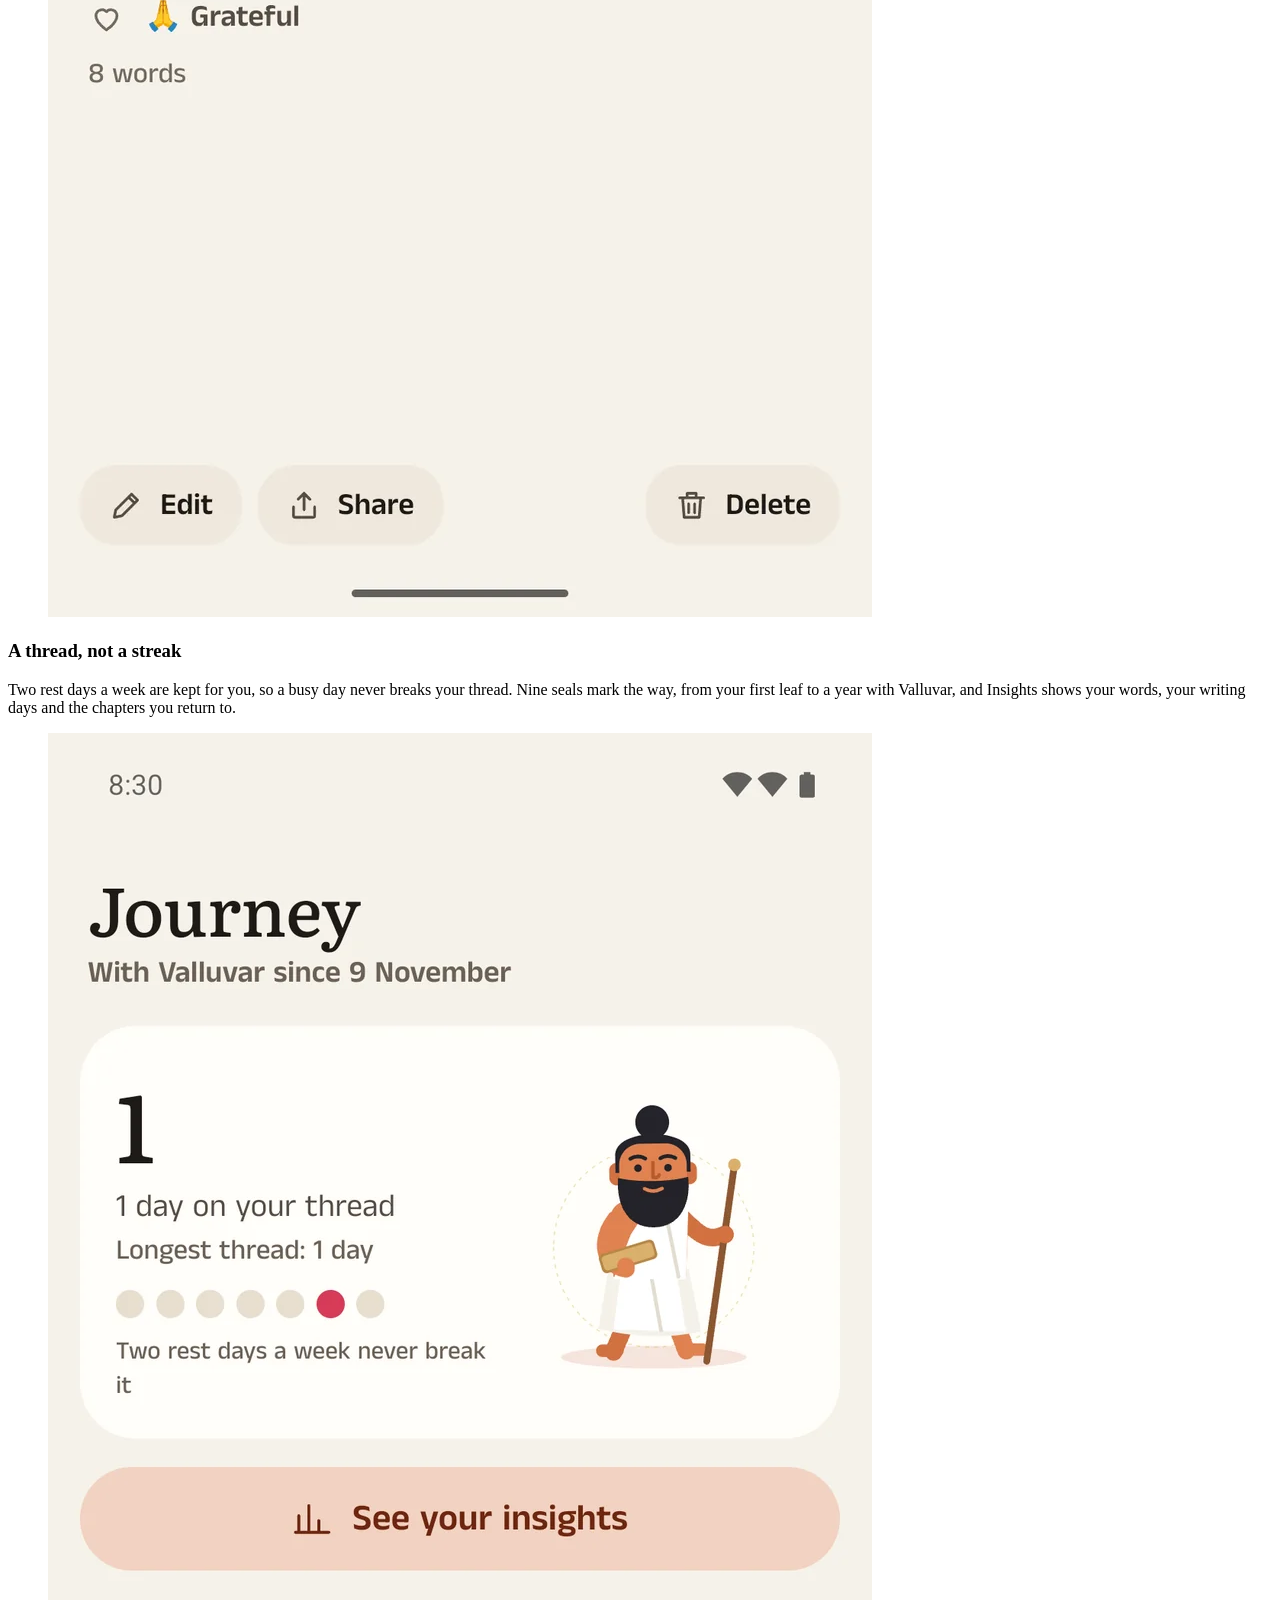
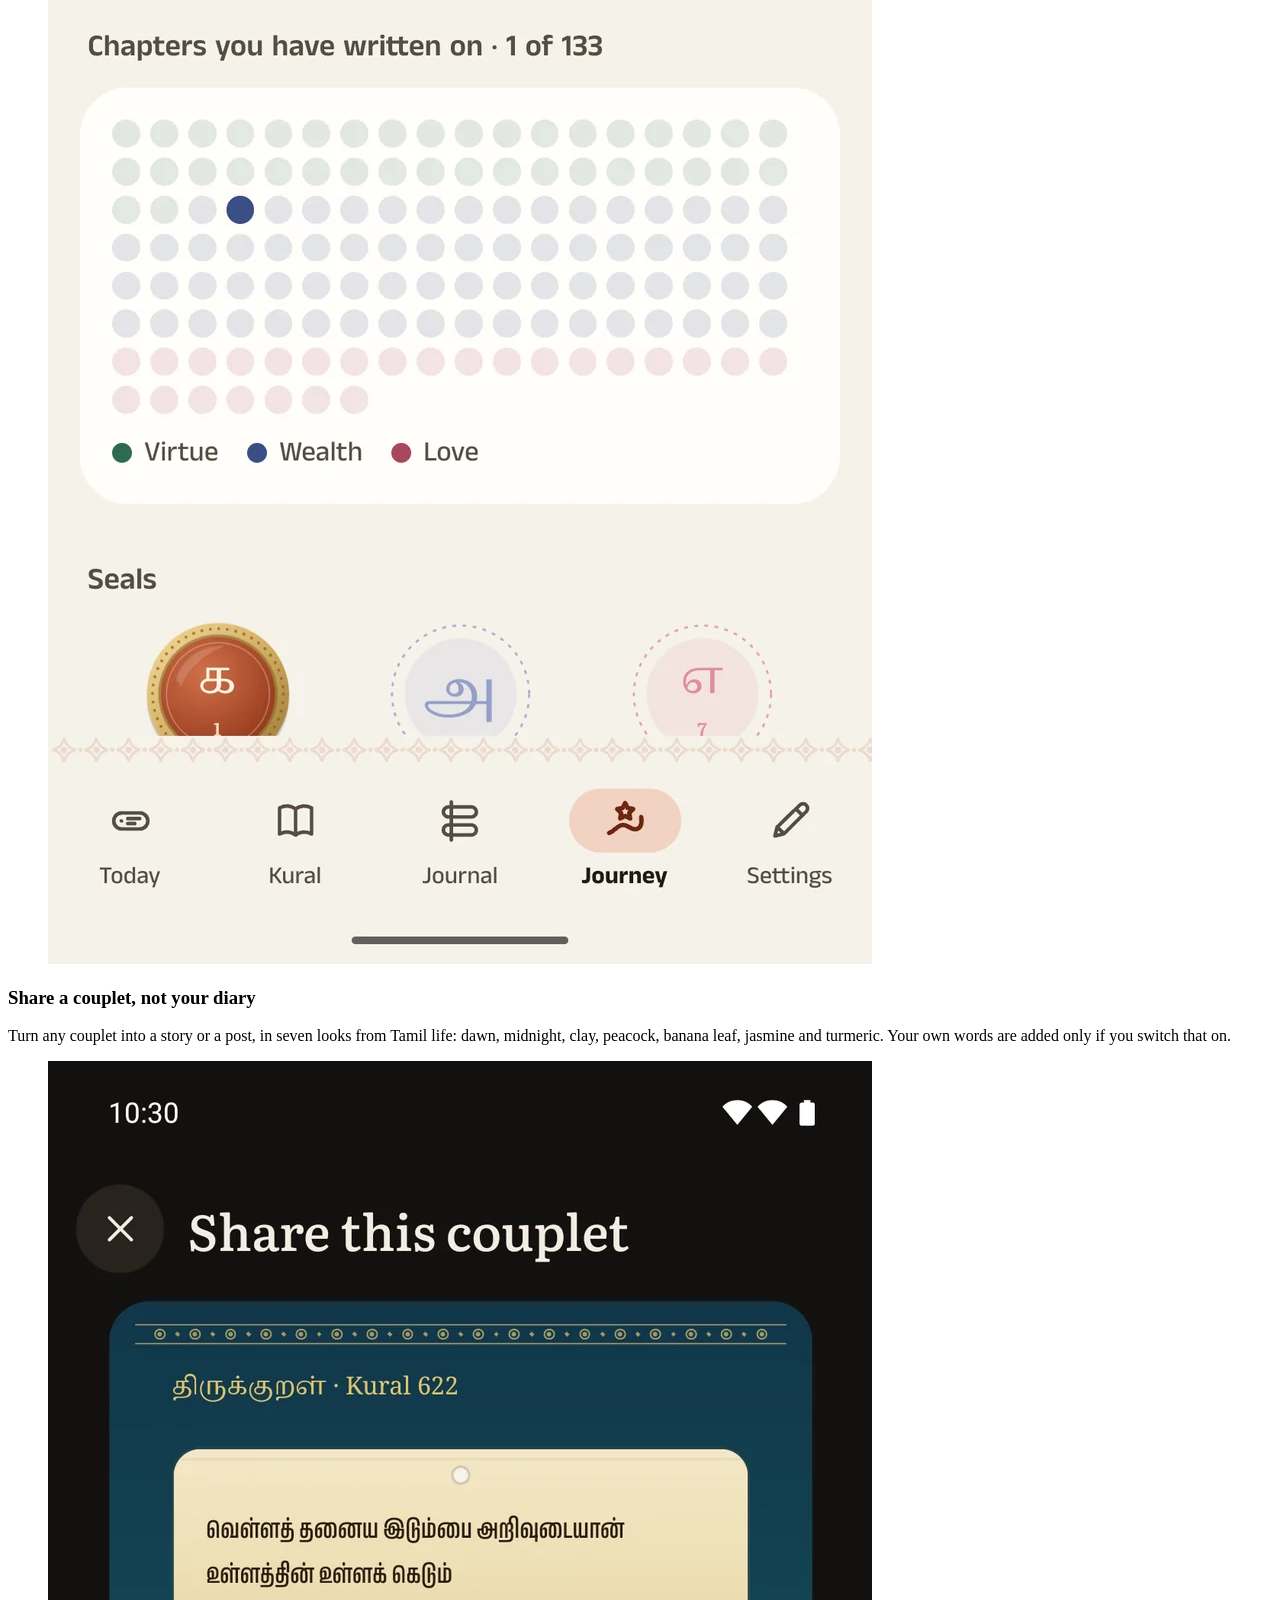
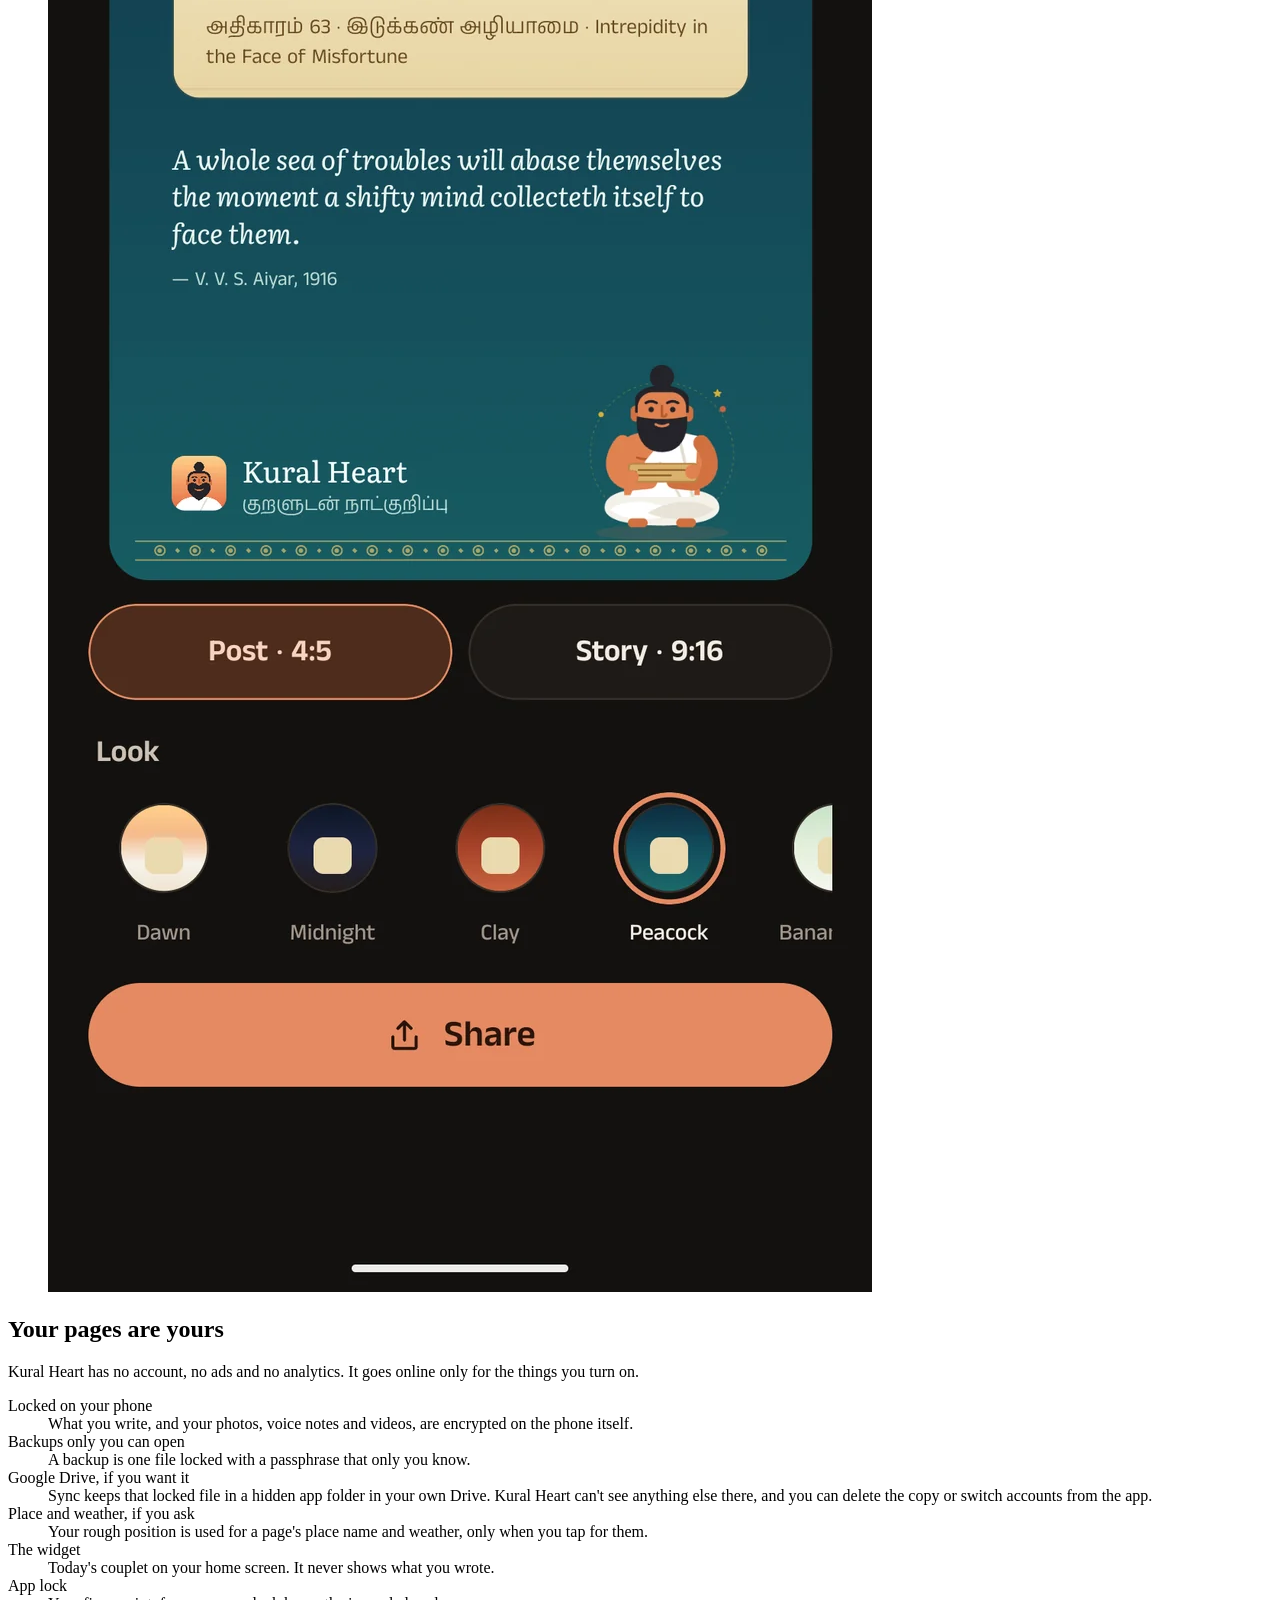
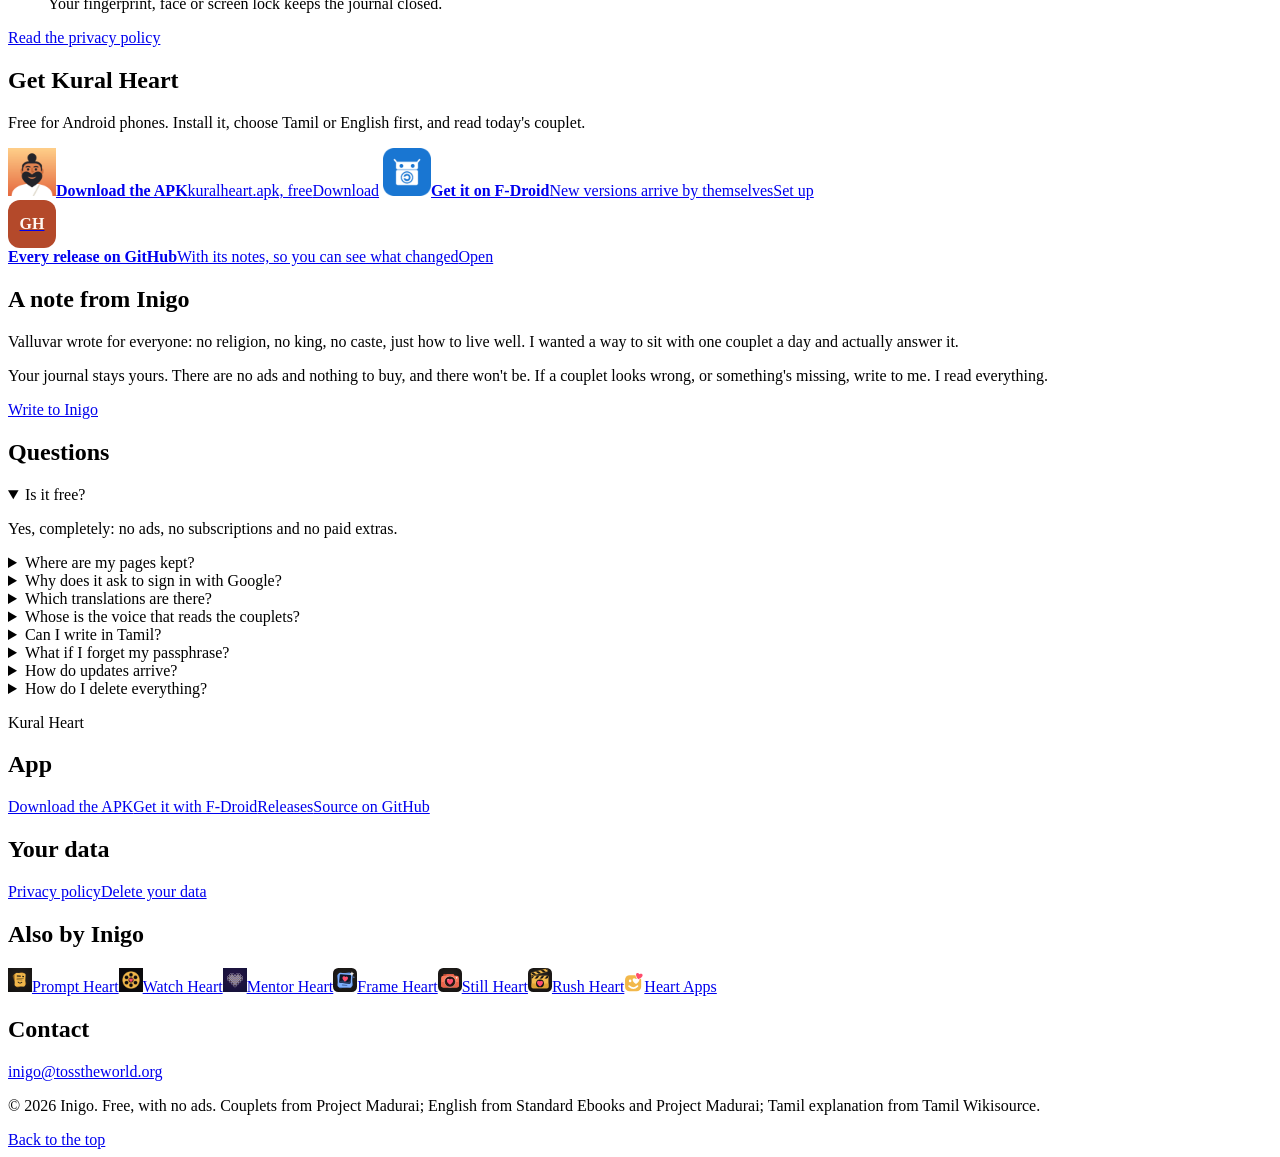
==== commit efbded2f: "Footer: Mentor Heart, the new app for college departments" ====
--- a/index.html
+++ b/index.html
@@ -182,7 +182,7 @@
     <div class="foot-cols">
       <nav aria-label="App"><h2>App</h2><a href="https://github.com/inigo-code/kural-heart/releases/latest/download/kuralheart.apk">Download the APK</a><a href="fdroid.html">Get it with F-Droid</a><a href="https://github.com/inigo-code/kural-heart/releases">Releases</a><a href="https://github.com/inigo-code/kural-heart">Source on GitHub</a></nav>
       <nav aria-label="Your data"><h2>Your data</h2><a href="privacy.html">Privacy policy</a><a href="privacy.html#delete">Delete your data</a></nav>
-      <nav aria-label="Also by Inigo"><h2>Also by Inigo</h2><a class="to-app" href="https://inigo-code.github.io/prompt-heart-site/"><img src="assets/prompt-heart.png" width="24" height="24" alt="">Prompt Heart</a><a class="to-app" href="https://inigo-code.github.io/watch-heart-site/"><img src="assets/watch-heart.png" width="24" height="24" alt="">Watch Heart</a><a class="to-app" href="https://inigo-code.github.io/frame-heart-site/"><img src="assets/frame-heart.svg" width="24" height="24" alt="">Frame Heart</a><a class="to-app" href="https://inigo-code.github.io/still-heart-site/"><img src="assets/still-heart.svg" width="24" height="24" alt="">Still Heart</a><a class="to-app" href="https://inigo-code.github.io/rush-heart-site/"><img src="assets/rush-heart.svg" width="24" height="24" alt="">Rush Heart</a><a class="to-home" href="https://inigo-code.github.io/"><img src="assets/heart-apps.svg" width="20" height="20" alt="">Heart Apps</a></nav>
+      <nav aria-label="Also by Inigo"><h2>Also by Inigo</h2><a class="to-app" href="https://inigo-code.github.io/prompt-heart-site/"><img src="assets/prompt-heart.png" width="24" height="24" alt="">Prompt Heart</a><a class="to-app" href="https://inigo-code.github.io/watch-heart-site/"><img src="assets/watch-heart.png" width="24" height="24" alt="">Watch Heart</a><a class="to-app" href="https://heartapps.github.io/mentor-heart/"><img src="assets/mentor-heart.png" width="24" height="24" alt="">Mentor Heart</a><a class="to-app" href="https://inigo-code.github.io/frame-heart-site/"><img src="assets/frame-heart.svg" width="24" height="24" alt="">Frame Heart</a><a class="to-app" href="https://inigo-code.github.io/still-heart-site/"><img src="assets/still-heart.svg" width="24" height="24" alt="">Still Heart</a><a class="to-app" href="https://inigo-code.github.io/rush-heart-site/"><img src="assets/rush-heart.svg" width="24" height="24" alt="">Rush Heart</a><a class="to-home" href="https://inigo-code.github.io/"><img src="assets/heart-apps.svg" width="20" height="20" alt="">Heart Apps</a></nav>
       <nav aria-label="Contact"><h2>Contact</h2><a href="mailto:inigo@tosstheworld.org?subject=Kural%20Heart">inigo@tosstheworld.org</a></nav>
     </div>
     <div class="foot-last"><p>© 2026 Inigo. Free, with no ads. Couplets from Project Madurai; English from Standard Ebooks and Project Madurai; Tamil explanation from Tamil Wikisource.</p><a href="#top">Back to the top</a></div>
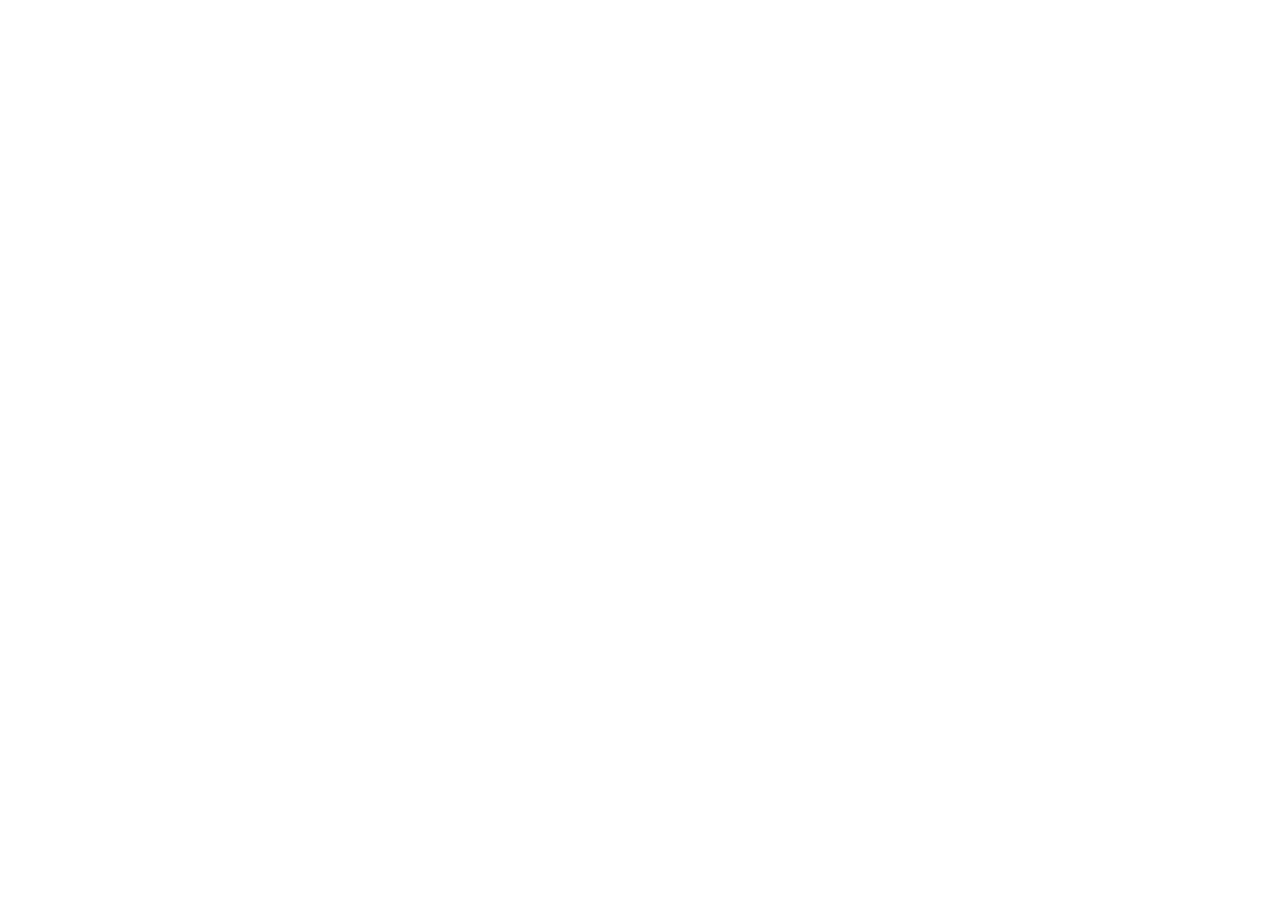
==== commit d1f8b269: "Redirect to https://heartapps.github.io/ (site e9d68b4)" ====
--- a/index.html
+++ b/index.html
@@ -1,194 +1,15 @@
 <!doctype html>
 <html lang="en">
 <head>
-  <meta charset="utf-8">
-  <meta name="viewport" content="width=device-width, initial-scale=1">
-  <meta name="color-scheme" content="light dark">
-  <title>Kural Heart · A private journal with Thiruvalluvar, for Android</title>
-  <meta name="description" content="Kural Heart is a free Android journal built on the Thirukkural. One couplet a day in Tamil, read aloud in your phone's Tamil voice, with Aiyar's and Pope's English and Mu. Varadarasanar's Tamil explanation, a question to write about, and a private page that stays on your phone. No ads, no account.">
-  <meta name="theme-color" content="#F6F2EA" media="(prefers-color-scheme: light)">
-  <meta name="theme-color" content="#14110F" media="(prefers-color-scheme: dark)">
-  <meta property="og:title" content="Kural Heart">
-  <meta property="og:description" content="A private journal with Thiruvalluvar. Free, no ads.">
-  <meta property="og:image" content="https://inigo-code.github.io/kural-heart-site/assets/screens/story.webp">
-  <link rel="icon" href="assets/favicon.png">
-  <link rel="preconnect" href="https://fonts.googleapis.com">
-  <link rel="preconnect" href="https://fonts.gstatic.com" crossorigin>
-  <link href="https://fonts.googleapis.com/css2?family=Anek+Tamil:wdth,wght@75..100,400..700&family=Literata:ital,opsz,wght@0,7..72,400..600;1,7..72,400..500&family=Noto+Serif+Tamil:wght@400..600&display=swap" rel="stylesheet">
-  <link rel="stylesheet" href="heart.css">
-  <link rel="stylesheet" href="theme.css">
-  <script>document.documentElement.classList.add('js')</script>
+<meta charset="utf-8">
+<meta name="viewport" content="width=device-width, initial-scale=1">
+<title>Heart Apps has moved</title>
+<link rel="canonical" href="https://heartapps.github.io/kural-heart/">
+<meta http-equiv="refresh" content="0; url=https://heartapps.github.io/kural-heart/">
+<script>location.replace("https://heartapps.github.io/kural-heart/" + location.search + location.hash)</script>
+<style>body{margin:0;min-height:100vh;display:grid;place-items:center;background:#0E0D10;color:#EFEDEA;font:17px/1.5 system-ui,sans-serif}a{color:#F2B84B}</style>
 </head>
 <body>
-<main id="top">
-
-  <header class="bar wrap">
-    <a class="brand" href="#top" aria-label="Kural Heart, back to top"><img src="assets/icon.png" width="40" height="40" alt="">Kural Heart</a>
-    <nav aria-label="Sections">
-      <a href="#features">Features</a>
-      <a href="#data">Your data</a>
-      <a href="#questions">Questions</a>
-    </nav>
-    <a class="button button-small" href="#get">Download</a>
-  </header>
-
-  <!-- The promise, beside today's page -->
-  <section class="hero wrap" aria-labelledby="hero-title">
-    <div class="hero-text">
-      <h1 id="hero-title" class="h1" data-reveal>A journal with <em>Thiruvalluvar</em></h1>
-      <p class="lede" data-reveal style="--i:1">One couplet from the Thirukkural each day, a question it asks of you, and a quiet page to answer it. Your pages stay on your phone.</p>
-      <p class="actions" data-reveal style="--i:2">
-        <a class="button" href="https://github.com/inigo-code/kural-heart/releases/latest/download/kuralheart.apk">Download for Android</a>
-        <a class="link" href="fdroid.html">or get it on F-Droid</a>
-      </p>
-      <ul class="facts" data-reveal style="--i:3"><li>Free, no ads</li><li>No account</li><li>Tamil and English</li></ul>
-    </div>
-    <figure class="hero-media"><div class="phone" data-reveal style="--i:2"><img src="assets/screens/today.webp" width="824" height="1831" alt="Today: Good morning, Valluvar reading in his arch with a soft heart behind him and the dawn sky, Kural 622 on its palm leaf with its pronunciation, Aiyar's English, and round buttons to listen, turn the leaf, get another couplet or share" fetchpriority="high"></div></figure>
-  </section>
-
-  <!-- What it does -->
-  <section id="features" class="section wrap" aria-labelledby="features-title">
-    <div class="head">
-      <h2 id="features-title" class="h2" data-reveal>Two lines a day, and your page</h2>
-      <p data-reveal style="--i:1">The Kural has 1,330 couplets in 133 chapters. Kural Heart brings you one each morning and asks what it means for you today.</p>
-    </div>
-    <div class="rows">
-      <article class="row" aria-labelledby="f1">
-        <div class="row-text">
-          <h3 id="f1" class="h3" data-reveal>Read it, then write</h3>
-          <div class="leaf" data-reveal style="--i:1"><p lang="ta">கற்க கசடறக் கற்பவை கற்றபின்<br>நிற்க அதற்குத் தக</p><small>Karka kasadarak karpavai katrabin · Nirka adharkuth thaga</small><small>Chapter 40 · கல்வி · Kural 391</small></div>
-          <ul class="ticks" data-reveal style="--i:2">
-            <li>Each couplet in Tamil, always flush left, with Aiyar's and Pope's English</li>
-            <li>A pronunciation line under each one, simple or scholarly (ISO 15919), for readers new to Tamil</li>
-            <li>A question for the mind, for speech and for action</li>
-          </ul>
-        </div>
-        <figure class="row-media"><div class="phone" data-reveal><img src="assets/screens/chapter.webp" width="824" height="1831" alt="Chapter 1, In Praise of the Lord: its ten couplets, each numbered, each in two lines, each with a star to save it" loading="lazy" decoding="async"></div></figure>
-      </article>
-
-      <article class="row" aria-labelledby="f2">
-        <div class="row-text">
-          <h3 id="f2" class="h3" data-reveal>All 1,330, to read and to hear</h3>
-          <p data-reveal style="--i:1">Browse the three books by chapter, search by number or by a word in Tamil or English, and save the couplets you love. Listen reads each one in your phone's own Tamil voice, then the English if you like.</p>
-          <ul class="ticks" data-reveal style="--i:2">
-            <li>With Tamil first, Mu. Varadarasanar's Tamil explanation under every couplet</li>
-            <li>The Tamil text checked line by line against two other sources</li>
-            <li>Filters for saved, written about, and not read yet</li>
-          </ul>
-        </div>
-        <figure class="row-media"><div class="phone" data-reveal><img src="assets/screens/tamil.webp" width="824" height="1831" alt="Today in Tamil: காலை வணக்கம், Kural 622 on its leaf, and Mu. Varadarasanar's Tamil explanation beneath it" loading="lazy" decoding="async"></div></figure>
-      </article>
-
-      <article class="row" aria-labelledby="f5">
-        <div class="row-text">
-          <h3 id="f5" class="h3" data-reveal>Your pages, as you live them</h3>
-          <p data-reveal style="--i:1">Write a line or a page. Add how you feel, a photo, a voice note or a short video, and where you were. Find it again by day, by feeling, or on a map.</p>
-          <ul class="ticks" data-reveal style="--i:2">
-            <li>Nine feelings, each with its own colour, and a couplet for the heavy days</li>
-            <li>Voice notes and videos up to a minute, locked like everything else</li>
-            <li>A calendar of your days, your photos together, and a map of your places</li>
-          </ul>
-        </div>
-        <figure class="row-media"><div class="phone" data-reveal><img src="assets/screens/journal.webp" width="824" height="1831" alt="A page from Monday: Kural 391 on its leaf, the question and the answer written, a video and a voice note, and the feeling Grateful" loading="lazy" decoding="async"></div></figure>
-      </article>
-
-      <article class="row" aria-labelledby="f3">
-        <div class="row-text">
-          <h3 id="f3" class="h3" data-reveal>A thread, not a streak</h3>
-          <p data-reveal style="--i:1">Two rest days a week are kept for you, so a busy day never breaks your thread. Nine seals mark the way, from your first leaf to a year with Valluvar, and Insights shows your words, your writing days and the chapters you return to.</p>
-        </div>
-        <figure class="row-media"><div class="phone" data-reveal><img src="assets/screens/journey.webp" width="824" height="1831" alt="Journey: a one-day thread, Valluvar walking with his staff, a button to see your insights, and 133 chapter beads" loading="lazy" decoding="async"></div></figure>
-      </article>
-
-      <article class="row" aria-labelledby="f4">
-        <div class="row-text">
-          <h3 id="f4" class="h3" data-reveal>Share a couplet, not your diary</h3>
-          <p data-reveal style="--i:1">Turn any couplet into a story or a post, in seven looks from Tamil life: dawn, midnight, clay, peacock, banana leaf, jasmine and turmeric. Your own words are added only if you switch that on.</p>
-        </div>
-        <figure class="row-media"><div class="phone" data-reveal><img src="assets/screens/story.webp" width="824" height="1831" alt="Sharing Kural 622 as a story in the peacock look, deep blue-green with a gold silk border, above the seven looks to choose from" loading="lazy" decoding="async"></div></figure>
-      </article>
-    </div>
-  </section>
-
-  <!-- Your data, plainly -->
-  <section id="data" class="section wrap" aria-labelledby="data-title">
-    <div class="head">
-      <h2 id="data-title" class="h2" data-reveal>Your pages are yours</h2>
-      <p data-reveal style="--i:1">Kural Heart has no account, no ads and no analytics. It goes online only for the things you turn on.</p>
-    </div>
-    <dl class="more" data-reveal style="--i:1">
-      <div><dt>Locked on your phone</dt><dd>What you write, and your photos, voice notes and videos, are encrypted on the phone itself.</dd></div>
-      <div><dt>Backups only you can open</dt><dd>A backup is one file locked with a passphrase that only you know.</dd></div>
-      <div><dt>Google Drive, if you want it</dt><dd>Sync keeps that locked file in a hidden app folder in your own Drive. Kural Heart can't see anything else there, and you can delete the copy or switch accounts from the app.</dd></div>
-      <div><dt>Place and weather, if you ask</dt><dd>Your rough position is used for a page's place name and weather, only when you tap for them.</dd></div>
-      <div><dt>The widget</dt><dd>Today's couplet on your home screen. It never shows what you wrote.</dd></div>
-      <div><dt>App lock</dt><dd>Your fingerprint, face or screen lock keeps the journal closed.</dd></div>
-    </dl>
-    <p class="actions" data-reveal style="--i:2"><a class="link" href="privacy.html">Read the privacy policy</a></p>
-  </section>
-
-  <!-- Get it -->
-  <section id="get" class="section wrap" aria-labelledby="get-title">
-    <div class="get">
-      <div class="head">
-        <h2 id="get-title" class="h2" data-reveal>Get Kural Heart</h2>
-        <p data-reveal style="--i:1">Free for Android phones. Install it, choose Tamil or English first, and read today's couplet.</p>
-      </div>
-      <div class="ways">
-        <a class="way way-main" href="https://github.com/inigo-code/kural-heart/releases/latest/download/kuralheart.apk" data-reveal><img src="assets/icon.png" width="48" height="48" alt=""><span><strong>Download the APK</strong><span>kuralheart.apk, free</span></span><span class="go">Download</span></a>
-        <a class="way" href="fdroid.html" data-reveal style="--i:1"><img src="assets/fdroid.png" width="48" height="48" alt=""><span><strong>Get it on F-Droid</strong><span>New versions arrive by themselves</span></span><span class="go">Set up</span></a>
-        <a class="way" href="https://github.com/inigo-code/kural-heart/releases" data-reveal style="--i:2"><span class="way-mark" aria-hidden="true">GH</span><span><strong>Every release on GitHub</strong><span>With its notes, so you can see what changed</span></span><span class="go">Open</span></a>
-      </div>
-    </div>
-  </section>
-
-  <!-- A note from the maker -->
-  <section class="section wrap" aria-labelledby="note-title">
-    <div class="note">
-      <h2 id="note-title" class="h2" data-reveal>A note from Inigo</h2>
-      <div data-reveal style="--i:1">
-        <div class="copy">
-          <p>Valluvar wrote for everyone: no religion, no king, no caste, just how to live well. I wanted a way to sit with one couplet a day and actually answer it.</p>
-          <p>Your journal stays yours. There are no ads and nothing to buy, and there won't be. If a couplet looks wrong, or something's missing, write to me. I read everything.</p>
-        </div>
-        <p class="actions"><a class="button button-tone" href="mailto:inigo@tosstheworld.org?subject=Kural%20Heart">Write to Inigo</a></p>
-      </div>
-    </div>
-  </section>
-
-  <!-- Questions -->
-  <section id="questions" class="section wrap" aria-labelledby="faq-title">
-    <div class="faq">
-      <div class="head"><h2 id="faq-title" class="h2" data-reveal>Questions</h2></div>
-      <div class="faq-list" data-reveal style="--i:1">
-        <details name="faq" open><summary>Is it free?</summary><p>Yes, completely: no ads, no subscriptions and no paid extras.</p></details>
-        <details name="faq"><summary>Where are my pages kept?</summary><p>On your phone, encrypted. If you turn on backup or Google Drive sync, a copy goes there too, locked with your passphrase.</p></details>
-        <details name="faq"><summary>Why does it ask to sign in with Google?</summary><p>Only if you turn on Drive sync. Kural Heart asks for one thing: its own hidden folder in your Drive, where it keeps your locked backup. It can't see or change your other files.</p></details>
-        <details name="faq"><summary>Which translations are there?</summary><p>V. V. S. Aiyar's English (1916) and G. U. Pope's verse and prose (1886), both in the public domain, and in Tamil, Mu. Varadarasanar's Thirukkural Thelivurai (1969), which the Government of Tamil Nadu has made free for everyone.</p></details>
-        <details name="faq"><summary>Whose is the voice that reads the couplets?</summary><p>Your phone's own: Listen uses Android's text-to-speech, which on most phones has a natural Tamil voice from Google. Choose among the voices on your phone in Settings, and add more in Android's voice settings.</p></details>
-        <details name="faq"><summary>Can I write in Tamil?</summary><p>Yes. Kural Heart works with any Tamil keyboard on your phone, and can lead in Tamil throughout.</p></details>
-        <details name="faq"><summary>What if I forget my passphrase?</summary><p>Nobody can open the backup without it, not even me. The pages on your phone are still there; set up backup again with a new passphrase.</p></details>
-        <details name="faq"><summary>How do updates arrive?</summary><p>Smaller improvements arrive inside the app by themselves. For new versions, add Kural Heart to <a class="link" href="fdroid.html">F-Droid</a> and they arrive like any other update, or download the new APK over the old one. Either way your pages stay.</p></details>
-        <details name="faq"><summary>How do I delete everything?</summary><p>In the app: Settings, Delete all data. To remove the copy in Google Drive, see the <a class="link" href="privacy.html#delete">privacy policy</a>.</p></details>
-      </div>
-    </div>
-  </section>
-
-</main>
-
-<footer class="foot">
-  <div class="wrap">
-    <p class="foot-name" aria-hidden="true">Kural Heart</p>
-    <div class="foot-cols">
-      <nav aria-label="App"><h2>App</h2><a href="https://github.com/inigo-code/kural-heart/releases/latest/download/kuralheart.apk">Download the APK</a><a href="fdroid.html">Get it with F-Droid</a><a href="https://github.com/inigo-code/kural-heart/releases">Releases</a><a href="https://github.com/inigo-code/kural-heart">Source on GitHub</a></nav>
-      <nav aria-label="Your data"><h2>Your data</h2><a href="privacy.html">Privacy policy</a><a href="privacy.html#delete">Delete your data</a></nav>
-      <nav aria-label="Also by Inigo"><h2>Also by Inigo</h2><a class="to-app" href="https://inigo-code.github.io/prompt-heart-site/"><img src="assets/prompt-heart.png" width="24" height="24" alt="">Prompt Heart</a><a class="to-app" href="https://inigo-code.github.io/watch-heart-site/"><img src="assets/watch-heart.png" width="24" height="24" alt="">Watch Heart</a><a class="to-app" href="https://heartapps.github.io/mentor-heart/"><img src="assets/mentor-heart.png" width="24" height="24" alt="">Mentor Heart</a><a class="to-app" href="https://inigo-code.github.io/frame-heart-site/"><img src="assets/frame-heart.svg" width="24" height="24" alt="">Frame Heart</a><a class="to-app" href="https://inigo-code.github.io/still-heart-site/"><img src="assets/still-heart.svg" width="24" height="24" alt="">Still Heart</a><a class="to-app" href="https://inigo-code.github.io/rush-heart-site/"><img src="assets/rush-heart.svg" width="24" height="24" alt="">Rush Heart</a><a class="to-home" href="https://inigo-code.github.io/"><img src="assets/heart-apps.svg" width="20" height="20" alt="">Heart Apps</a></nav>
-      <nav aria-label="Contact"><h2>Contact</h2><a href="mailto:inigo@tosstheworld.org?subject=Kural%20Heart">inigo@tosstheworld.org</a></nav>
-    </div>
-    <div class="foot-last"><p>© 2026 Inigo. Free, with no ads. Couplets from Project Madurai; English from Standard Ebooks and Project Madurai; Tamil explanation from Tamil Wikisource.</p><a href="#top">Back to the top</a></div>
-  </div>
-</footer>
-
-<script src="heart.js" defer></script>
+<p>Heart Apps has a new address: <a href="https://heartapps.github.io/kural-heart/">https://heartapps.github.io/kural-heart/</a></p>
 </body>
 </html>
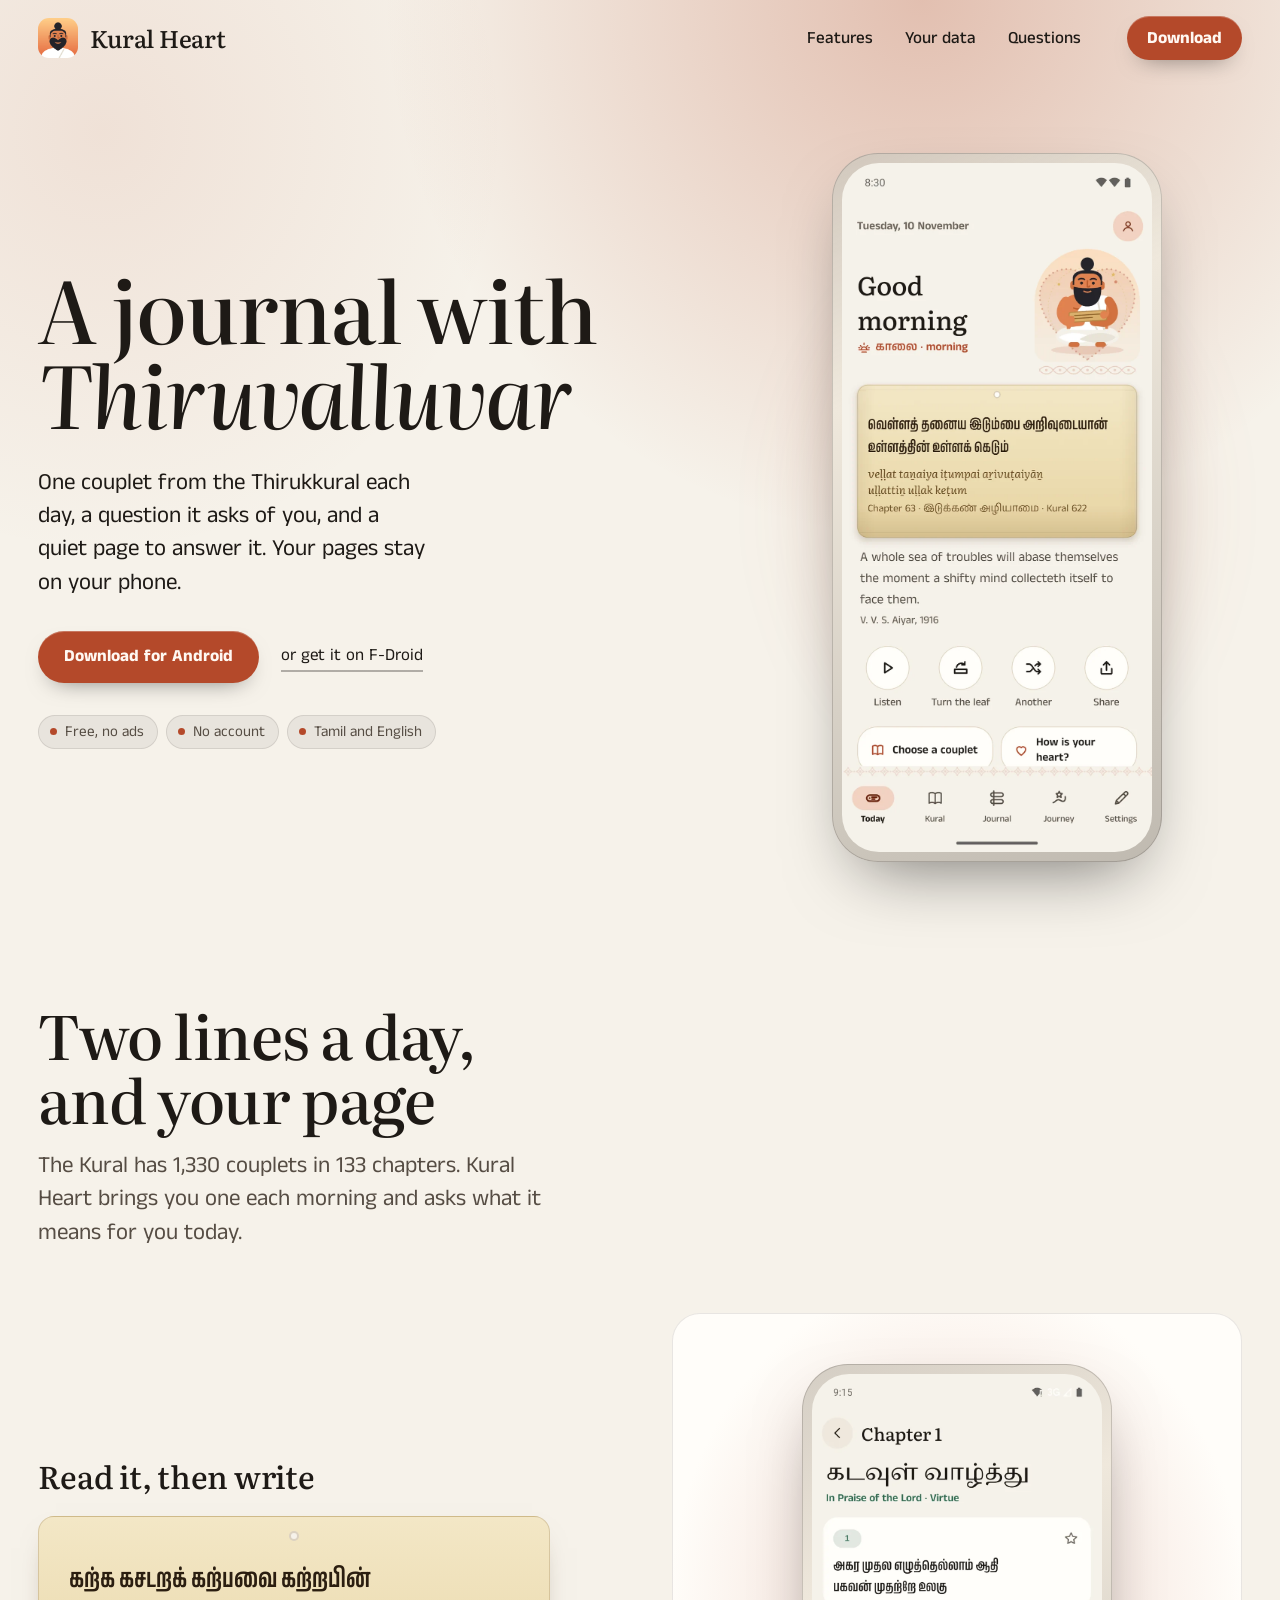
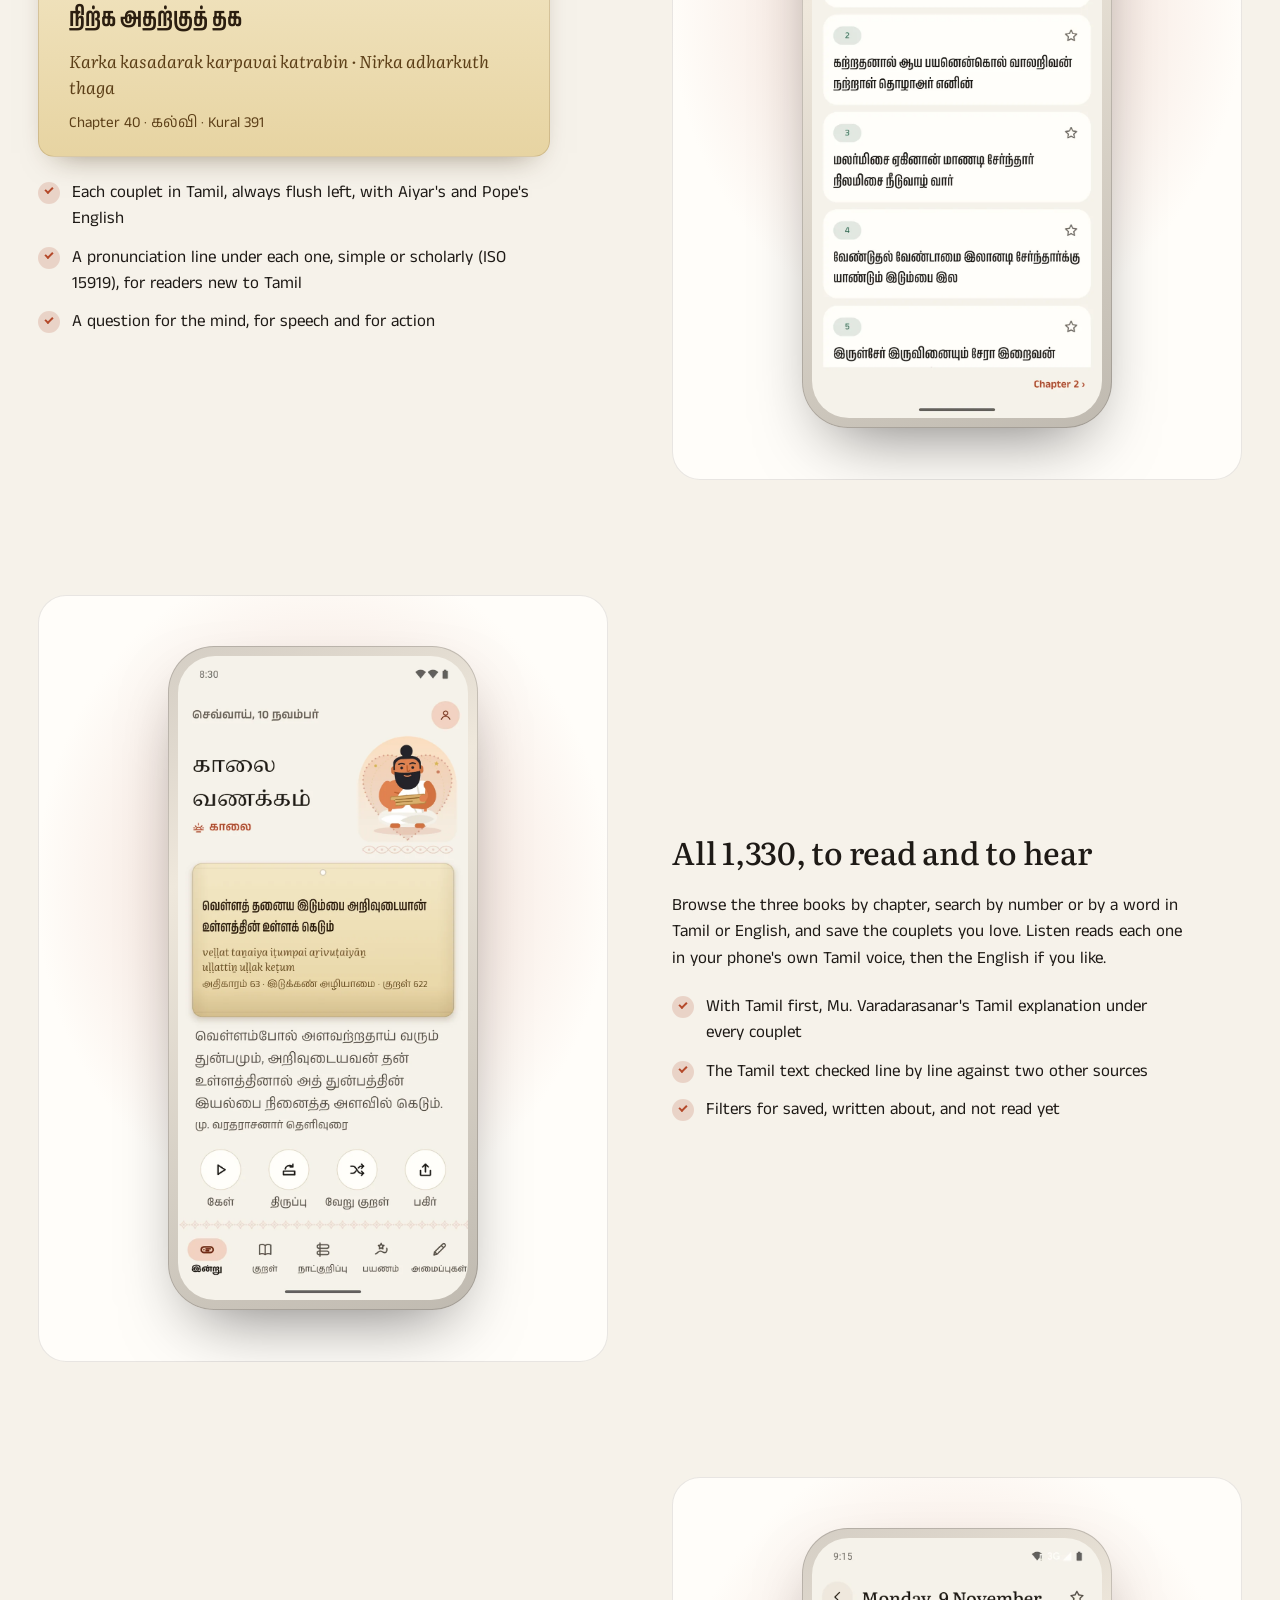
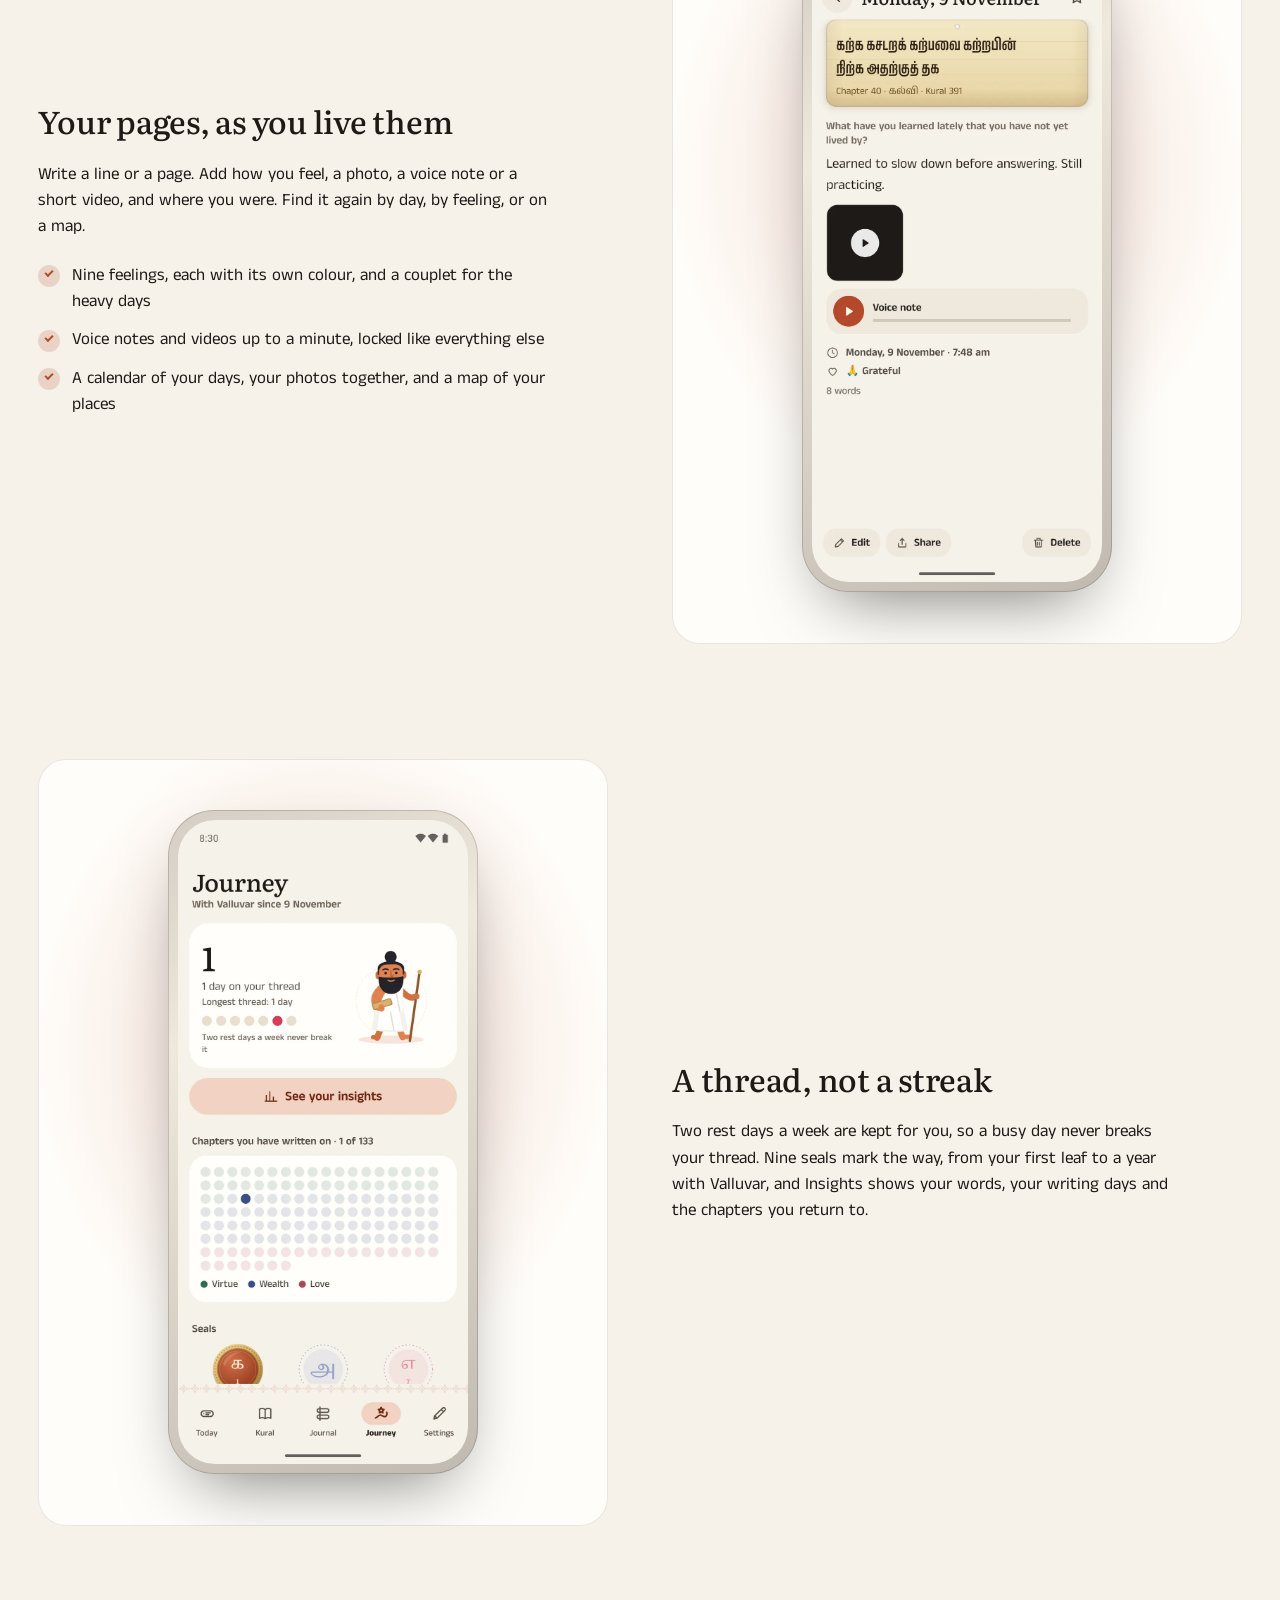
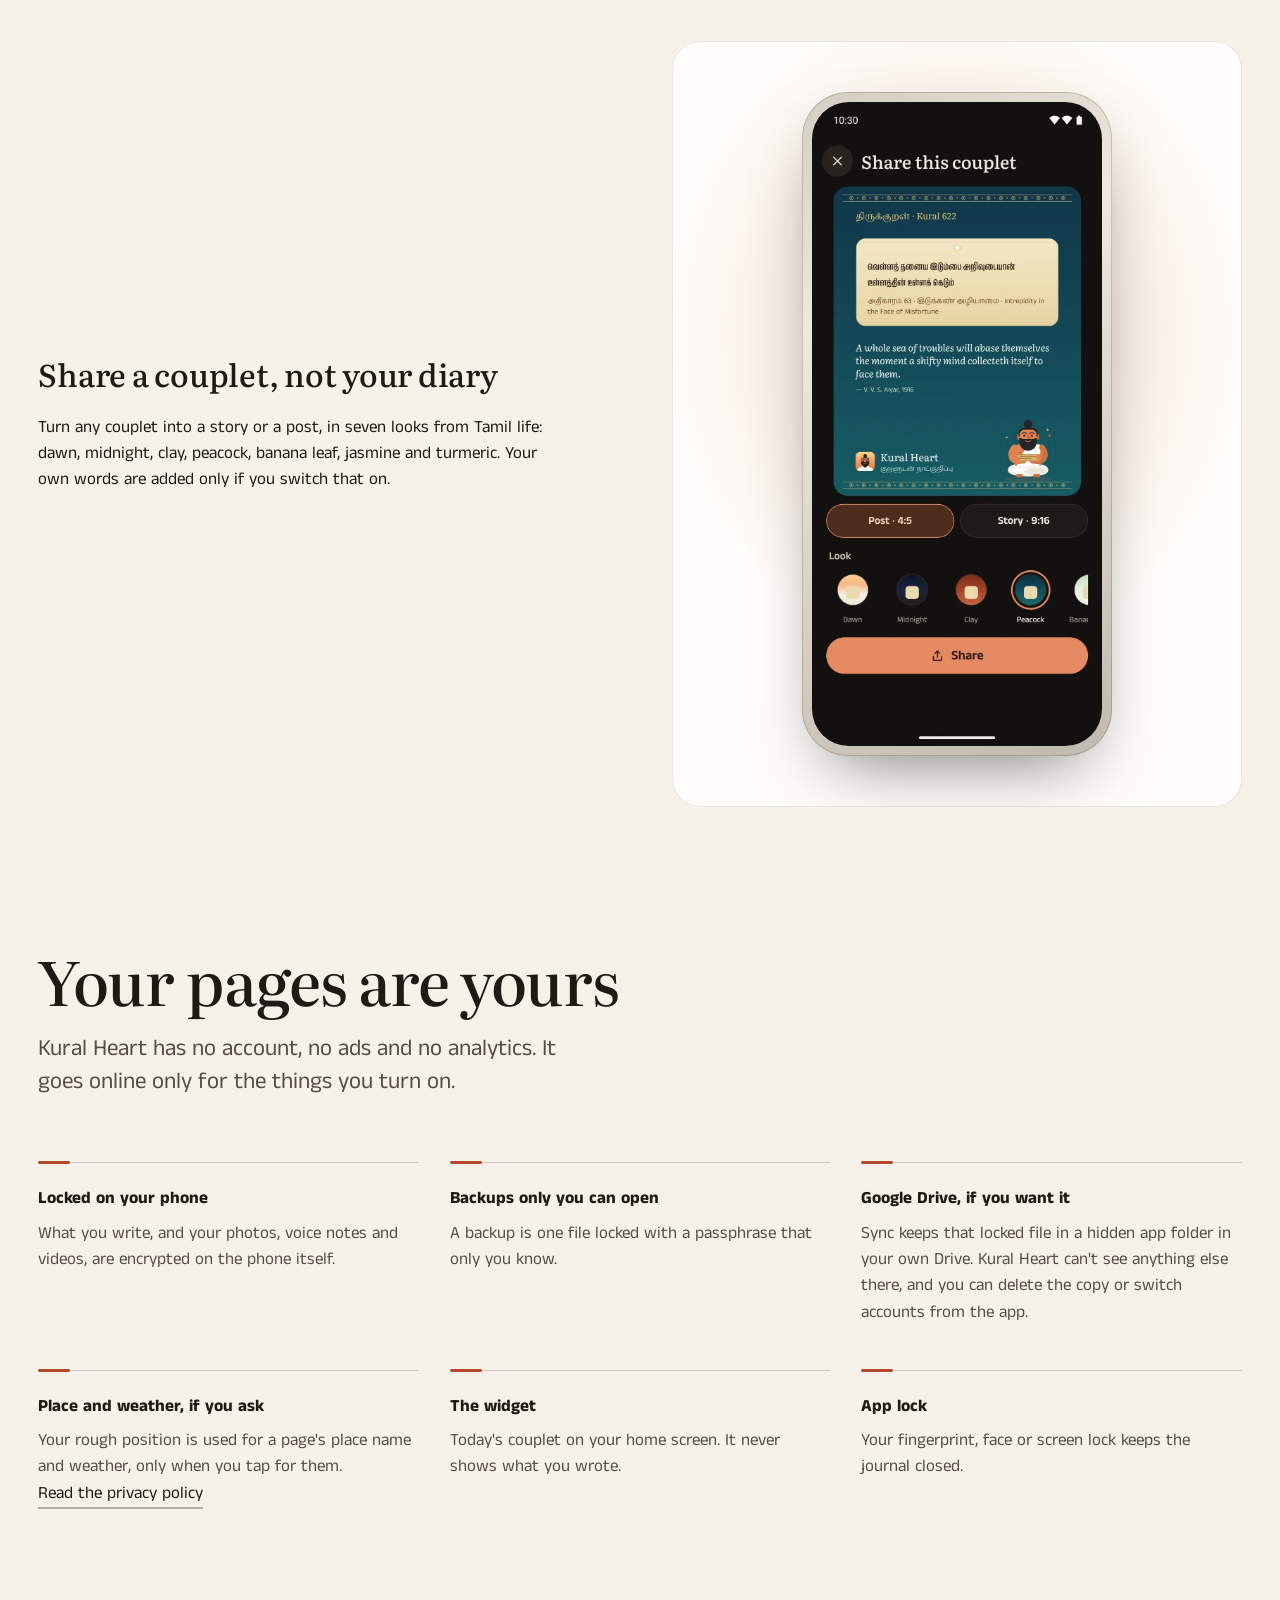
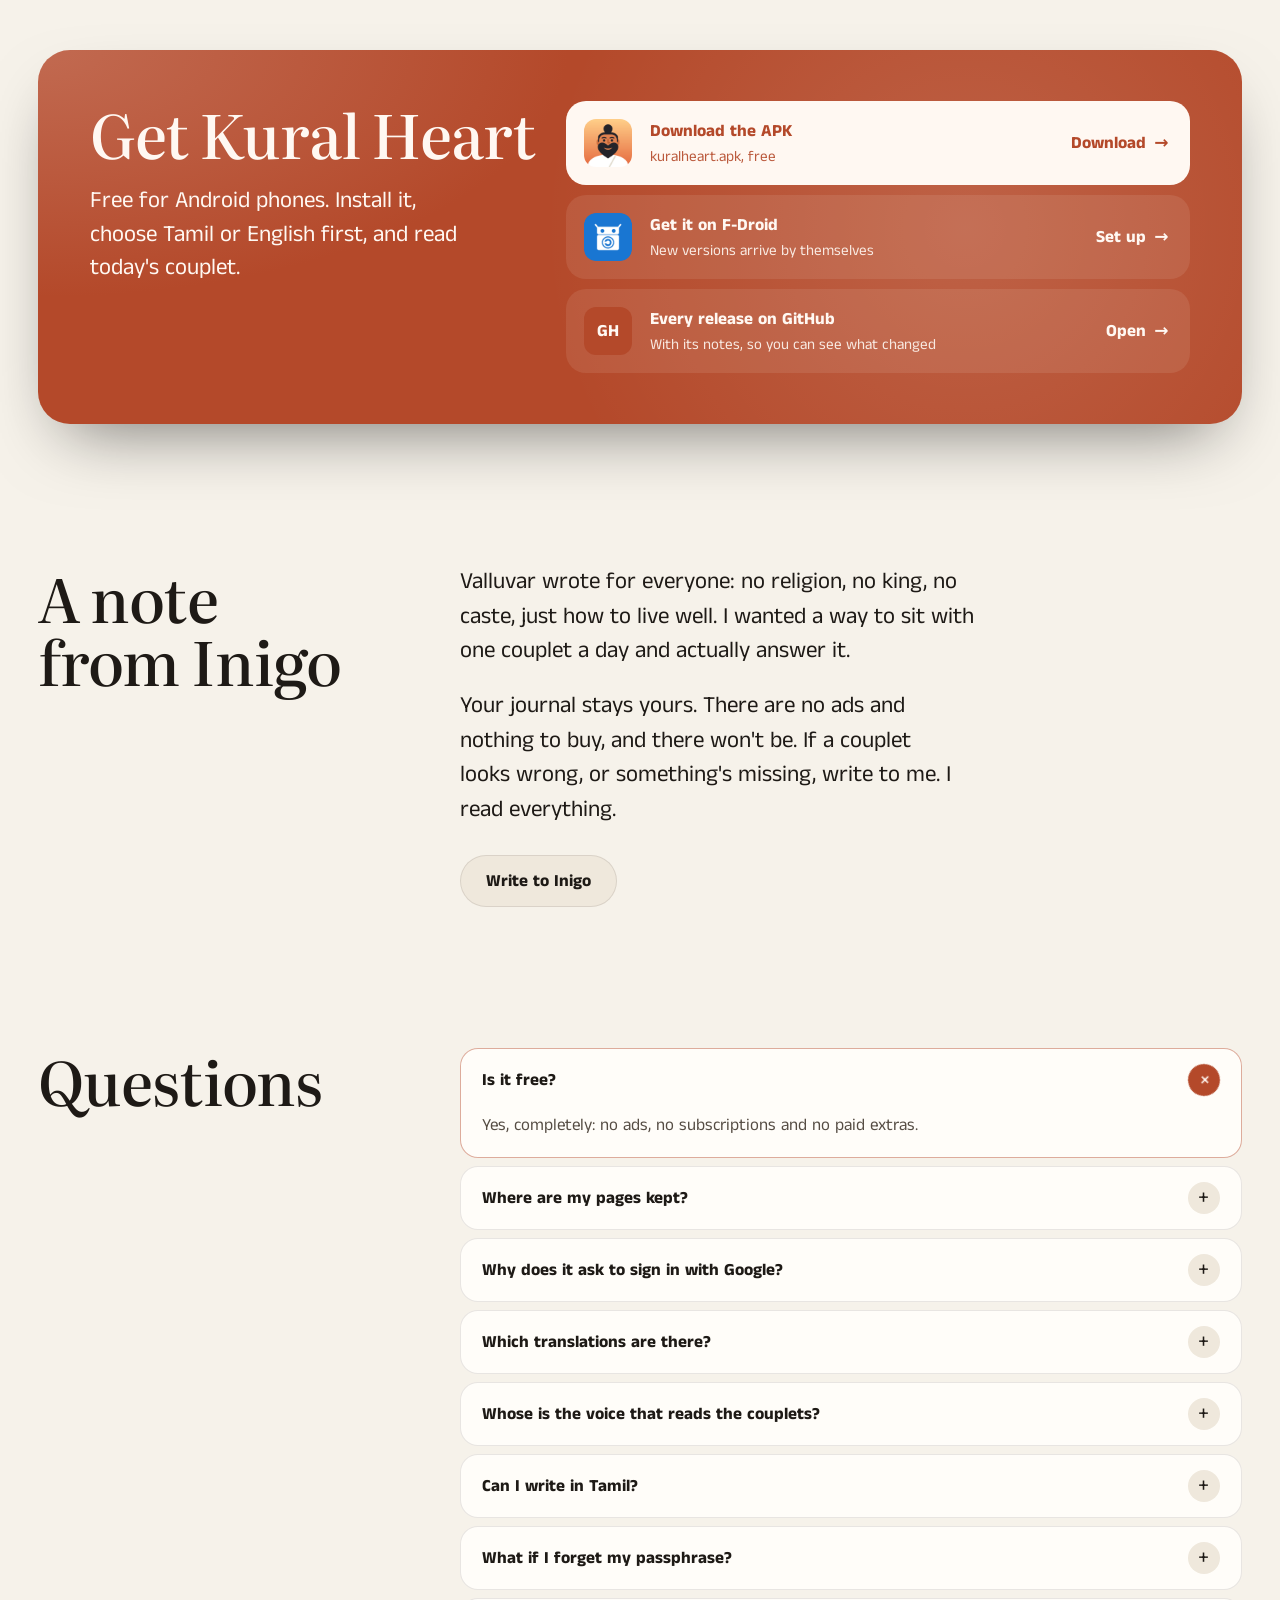
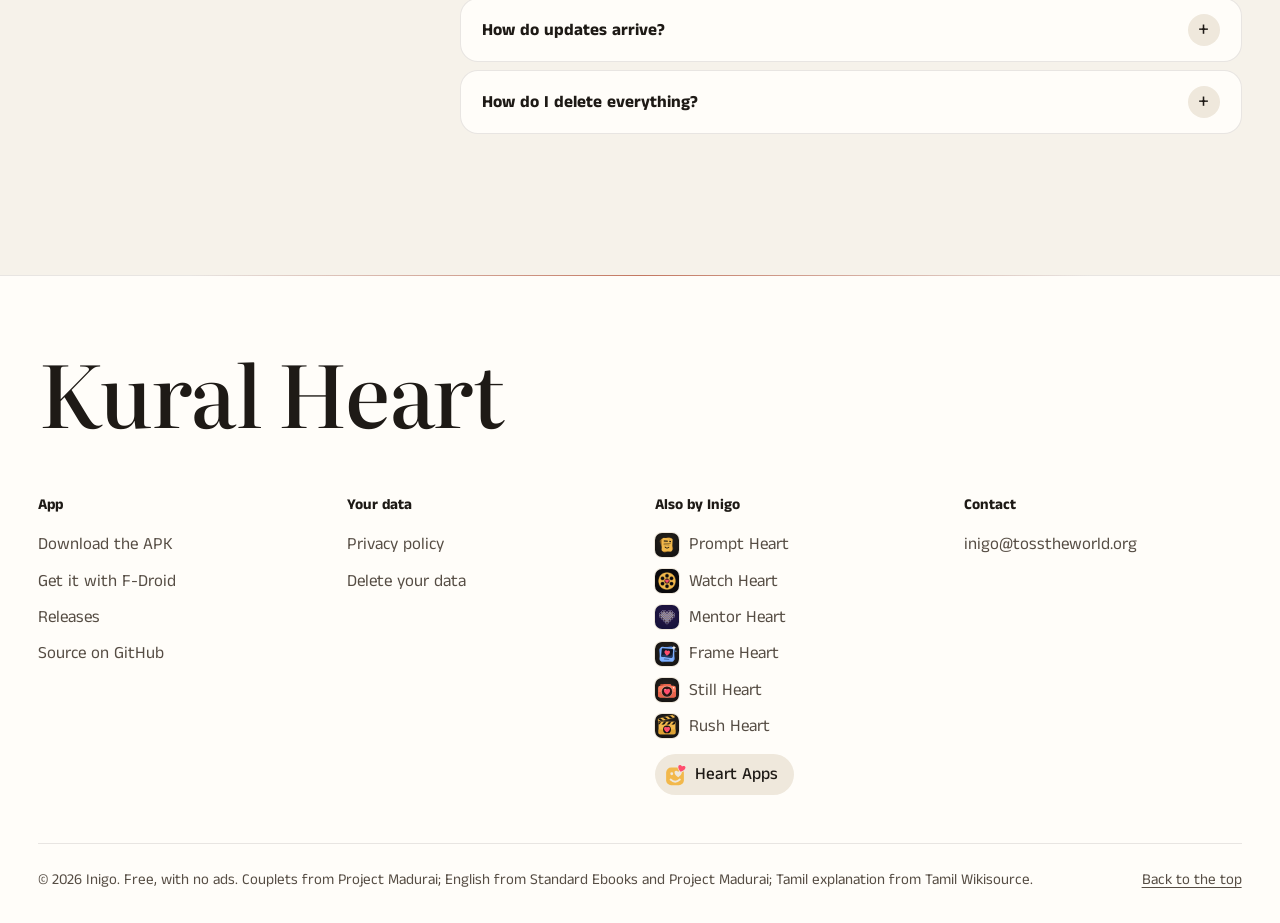
==== commit db5f3bf3: "Footer: Also by Inigo from the shared Heart Apps list (Tools\heart-apps), heartapps.github.io links" ====
--- a/index.html
+++ b/index.html
@@ -1,15 +1,194 @@
 <!doctype html>
 <html lang="en">
 <head>
-<meta charset="utf-8">
-<meta name="viewport" content="width=device-width, initial-scale=1">
-<title>Heart Apps has moved</title>
-<link rel="canonical" href="https://heartapps.github.io/kural-heart/">
-<meta http-equiv="refresh" content="0; url=https://heartapps.github.io/kural-heart/">
-<script>location.replace("https://heartapps.github.io/kural-heart/" + location.search + location.hash)</script>
-<style>body{margin:0;min-height:100vh;display:grid;place-items:center;background:#0E0D10;color:#EFEDEA;font:17px/1.5 system-ui,sans-serif}a{color:#F2B84B}</style>
+  <meta charset="utf-8">
+  <meta name="viewport" content="width=device-width, initial-scale=1">
+  <meta name="color-scheme" content="light dark">
+  <title>Kural Heart · A private journal with Thiruvalluvar, for Android</title>
+  <meta name="description" content="Kural Heart is a free Android journal built on the Thirukkural. One couplet a day in Tamil, read aloud in your phone's Tamil voice, with Aiyar's and Pope's English and Mu. Varadarasanar's Tamil explanation, a question to write about, and a private page that stays on your phone. No ads, no account.">
+  <meta name="theme-color" content="#F6F2EA" media="(prefers-color-scheme: light)">
+  <meta name="theme-color" content="#14110F" media="(prefers-color-scheme: dark)">
+  <meta property="og:title" content="Kural Heart">
+  <meta property="og:description" content="A private journal with Thiruvalluvar. Free, no ads.">
+  <meta property="og:image" content="https://inigo-code.github.io/kural-heart-site/assets/screens/story.webp">
+  <link rel="icon" href="assets/favicon.png">
+  <link rel="preconnect" href="https://fonts.googleapis.com">
+  <link rel="preconnect" href="https://fonts.gstatic.com" crossorigin>
+  <link href="https://fonts.googleapis.com/css2?family=Anek+Tamil:wdth,wght@75..100,400..700&family=Literata:ital,opsz,wght@0,7..72,400..600;1,7..72,400..500&family=Noto+Serif+Tamil:wght@400..600&display=swap" rel="stylesheet">
+  <link rel="stylesheet" href="heart.css">
+  <link rel="stylesheet" href="theme.css">
+  <script>document.documentElement.classList.add('js')</script>
 </head>
 <body>
-<p>Heart Apps has a new address: <a href="https://heartapps.github.io/kural-heart/">https://heartapps.github.io/kural-heart/</a></p>
+<main id="top">
+
+  <header class="bar wrap">
+    <a class="brand" href="#top" aria-label="Kural Heart, back to top"><img src="assets/icon.png" width="40" height="40" alt="">Kural Heart</a>
+    <nav aria-label="Sections">
+      <a href="#features">Features</a>
+      <a href="#data">Your data</a>
+      <a href="#questions">Questions</a>
+    </nav>
+    <a class="button button-small" href="#get">Download</a>
+  </header>
+
+  <!-- The promise, beside today's page -->
+  <section class="hero wrap" aria-labelledby="hero-title">
+    <div class="hero-text">
+      <h1 id="hero-title" class="h1" data-reveal>A journal with <em>Thiruvalluvar</em></h1>
+      <p class="lede" data-reveal style="--i:1">One couplet from the Thirukkural each day, a question it asks of you, and a quiet page to answer it. Your pages stay on your phone.</p>
+      <p class="actions" data-reveal style="--i:2">
+        <a class="button" href="https://github.com/inigo-code/kural-heart/releases/latest/download/kuralheart.apk">Download for Android</a>
+        <a class="link" href="fdroid.html">or get it on F-Droid</a>
+      </p>
+      <ul class="facts" data-reveal style="--i:3"><li>Free, no ads</li><li>No account</li><li>Tamil and English</li></ul>
+    </div>
+    <figure class="hero-media"><div class="phone" data-reveal style="--i:2"><img src="assets/screens/today.webp" width="824" height="1831" alt="Today: Good morning, Valluvar reading in his arch with a soft heart behind him and the dawn sky, Kural 622 on its palm leaf with its pronunciation, Aiyar's English, and round buttons to listen, turn the leaf, get another couplet or share" fetchpriority="high"></div></figure>
+  </section>
+
+  <!-- What it does -->
+  <section id="features" class="section wrap" aria-labelledby="features-title">
+    <div class="head">
+      <h2 id="features-title" class="h2" data-reveal>Two lines a day, and your page</h2>
+      <p data-reveal style="--i:1">The Kural has 1,330 couplets in 133 chapters. Kural Heart brings you one each morning and asks what it means for you today.</p>
+    </div>
+    <div class="rows">
+      <article class="row" aria-labelledby="f1">
+        <div class="row-text">
+          <h3 id="f1" class="h3" data-reveal>Read it, then write</h3>
+          <div class="leaf" data-reveal style="--i:1"><p lang="ta">கற்க கசடறக் கற்பவை கற்றபின்<br>நிற்க அதற்குத் தக</p><small>Karka kasadarak karpavai katrabin · Nirka adharkuth thaga</small><small>Chapter 40 · கல்வி · Kural 391</small></div>
+          <ul class="ticks" data-reveal style="--i:2">
+            <li>Each couplet in Tamil, always flush left, with Aiyar's and Pope's English</li>
+            <li>A pronunciation line under each one, simple or scholarly (ISO 15919), for readers new to Tamil</li>
+            <li>A question for the mind, for speech and for action</li>
+          </ul>
+        </div>
+        <figure class="row-media"><div class="phone" data-reveal><img src="assets/screens/chapter.webp" width="824" height="1831" alt="Chapter 1, In Praise of the Lord: its ten couplets, each numbered, each in two lines, each with a star to save it" loading="lazy" decoding="async"></div></figure>
+      </article>
+
+      <article class="row" aria-labelledby="f2">
+        <div class="row-text">
+          <h3 id="f2" class="h3" data-reveal>All 1,330, to read and to hear</h3>
+          <p data-reveal style="--i:1">Browse the three books by chapter, search by number or by a word in Tamil or English, and save the couplets you love. Listen reads each one in your phone's own Tamil voice, then the English if you like.</p>
+          <ul class="ticks" data-reveal style="--i:2">
+            <li>With Tamil first, Mu. Varadarasanar's Tamil explanation under every couplet</li>
+            <li>The Tamil text checked line by line against two other sources</li>
+            <li>Filters for saved, written about, and not read yet</li>
+          </ul>
+        </div>
+        <figure class="row-media"><div class="phone" data-reveal><img src="assets/screens/tamil.webp" width="824" height="1831" alt="Today in Tamil: காலை வணக்கம், Kural 622 on its leaf, and Mu. Varadarasanar's Tamil explanation beneath it" loading="lazy" decoding="async"></div></figure>
+      </article>
+
+      <article class="row" aria-labelledby="f5">
+        <div class="row-text">
+          <h3 id="f5" class="h3" data-reveal>Your pages, as you live them</h3>
+          <p data-reveal style="--i:1">Write a line or a page. Add how you feel, a photo, a voice note or a short video, and where you were. Find it again by day, by feeling, or on a map.</p>
+          <ul class="ticks" data-reveal style="--i:2">
+            <li>Nine feelings, each with its own colour, and a couplet for the heavy days</li>
+            <li>Voice notes and videos up to a minute, locked like everything else</li>
+            <li>A calendar of your days, your photos together, and a map of your places</li>
+          </ul>
+        </div>
+        <figure class="row-media"><div class="phone" data-reveal><img src="assets/screens/journal.webp" width="824" height="1831" alt="A page from Monday: Kural 391 on its leaf, the question and the answer written, a video and a voice note, and the feeling Grateful" loading="lazy" decoding="async"></div></figure>
+      </article>
+
+      <article class="row" aria-labelledby="f3">
+        <div class="row-text">
+          <h3 id="f3" class="h3" data-reveal>A thread, not a streak</h3>
+          <p data-reveal style="--i:1">Two rest days a week are kept for you, so a busy day never breaks your thread. Nine seals mark the way, from your first leaf to a year with Valluvar, and Insights shows your words, your writing days and the chapters you return to.</p>
+        </div>
+        <figure class="row-media"><div class="phone" data-reveal><img src="assets/screens/journey.webp" width="824" height="1831" alt="Journey: a one-day thread, Valluvar walking with his staff, a button to see your insights, and 133 chapter beads" loading="lazy" decoding="async"></div></figure>
+      </article>
+
+      <article class="row" aria-labelledby="f4">
+        <div class="row-text">
+          <h3 id="f4" class="h3" data-reveal>Share a couplet, not your diary</h3>
+          <p data-reveal style="--i:1">Turn any couplet into a story or a post, in seven looks from Tamil life: dawn, midnight, clay, peacock, banana leaf, jasmine and turmeric. Your own words are added only if you switch that on.</p>
+        </div>
+        <figure class="row-media"><div class="phone" data-reveal><img src="assets/screens/story.webp" width="824" height="1831" alt="Sharing Kural 622 as a story in the peacock look, deep blue-green with a gold silk border, above the seven looks to choose from" loading="lazy" decoding="async"></div></figure>
+      </article>
+    </div>
+  </section>
+
+  <!-- Your data, plainly -->
+  <section id="data" class="section wrap" aria-labelledby="data-title">
+    <div class="head">
+      <h2 id="data-title" class="h2" data-reveal>Your pages are yours</h2>
+      <p data-reveal style="--i:1">Kural Heart has no account, no ads and no analytics. It goes online only for the things you turn on.</p>
+    </div>
+    <dl class="more" data-reveal style="--i:1">
+      <div><dt>Locked on your phone</dt><dd>What you write, and your photos, voice notes and videos, are encrypted on the phone itself.</dd></div>
+      <div><dt>Backups only you can open</dt><dd>A backup is one file locked with a passphrase that only you know.</dd></div>
+      <div><dt>Google Drive, if you want it</dt><dd>Sync keeps that locked file in a hidden app folder in your own Drive. Kural Heart can't see anything else there, and you can delete the copy or switch accounts from the app.</dd></div>
+      <div><dt>Place and weather, if you ask</dt><dd>Your rough position is used for a page's place name and weather, only when you tap for them.</dd></div>
+      <div><dt>The widget</dt><dd>Today's couplet on your home screen. It never shows what you wrote.</dd></div>
+      <div><dt>App lock</dt><dd>Your fingerprint, face or screen lock keeps the journal closed.</dd></div>
+    </dl>
+    <p class="actions" data-reveal style="--i:2"><a class="link" href="privacy.html">Read the privacy policy</a></p>
+  </section>
+
+  <!-- Get it -->
+  <section id="get" class="section wrap" aria-labelledby="get-title">
+    <div class="get">
+      <div class="head">
+        <h2 id="get-title" class="h2" data-reveal>Get Kural Heart</h2>
+        <p data-reveal style="--i:1">Free for Android phones. Install it, choose Tamil or English first, and read today's couplet.</p>
+      </div>
+      <div class="ways">
+        <a class="way way-main" href="https://github.com/inigo-code/kural-heart/releases/latest/download/kuralheart.apk" data-reveal><img src="assets/icon.png" width="48" height="48" alt=""><span><strong>Download the APK</strong><span>kuralheart.apk, free</span></span><span class="go">Download</span></a>
+        <a class="way" href="fdroid.html" data-reveal style="--i:1"><img src="assets/fdroid.png" width="48" height="48" alt=""><span><strong>Get it on F-Droid</strong><span>New versions arrive by themselves</span></span><span class="go">Set up</span></a>
+        <a class="way" href="https://github.com/inigo-code/kural-heart/releases" data-reveal style="--i:2"><span class="way-mark" aria-hidden="true">GH</span><span><strong>Every release on GitHub</strong><span>With its notes, so you can see what changed</span></span><span class="go">Open</span></a>
+      </div>
+    </div>
+  </section>
+
+  <!-- A note from the maker -->
+  <section class="section wrap" aria-labelledby="note-title">
+    <div class="note">
+      <h2 id="note-title" class="h2" data-reveal>A note from Inigo</h2>
+      <div data-reveal style="--i:1">
+        <div class="copy">
+          <p>Valluvar wrote for everyone: no religion, no king, no caste, just how to live well. I wanted a way to sit with one couplet a day and actually answer it.</p>
+          <p>Your journal stays yours. There are no ads and nothing to buy, and there won't be. If a couplet looks wrong, or something's missing, write to me. I read everything.</p>
+        </div>
+        <p class="actions"><a class="button button-tone" href="mailto:inigo@tosstheworld.org?subject=Kural%20Heart">Write to Inigo</a></p>
+      </div>
+    </div>
+  </section>
+
+  <!-- Questions -->
+  <section id="questions" class="section wrap" aria-labelledby="faq-title">
+    <div class="faq">
+      <div class="head"><h2 id="faq-title" class="h2" data-reveal>Questions</h2></div>
+      <div class="faq-list" data-reveal style="--i:1">
+        <details name="faq" open><summary>Is it free?</summary><p>Yes, completely: no ads, no subscriptions and no paid extras.</p></details>
+        <details name="faq"><summary>Where are my pages kept?</summary><p>On your phone, encrypted. If you turn on backup or Google Drive sync, a copy goes there too, locked with your passphrase.</p></details>
+        <details name="faq"><summary>Why does it ask to sign in with Google?</summary><p>Only if you turn on Drive sync. Kural Heart asks for one thing: its own hidden folder in your Drive, where it keeps your locked backup. It can't see or change your other files.</p></details>
+        <details name="faq"><summary>Which translations are there?</summary><p>V. V. S. Aiyar's English (1916) and G. U. Pope's verse and prose (1886), both in the public domain, and in Tamil, Mu. Varadarasanar's Thirukkural Thelivurai (1969), which the Government of Tamil Nadu has made free for everyone.</p></details>
+        <details name="faq"><summary>Whose is the voice that reads the couplets?</summary><p>Your phone's own: Listen uses Android's text-to-speech, which on most phones has a natural Tamil voice from Google. Choose among the voices on your phone in Settings, and add more in Android's voice settings.</p></details>
+        <details name="faq"><summary>Can I write in Tamil?</summary><p>Yes. Kural Heart works with any Tamil keyboard on your phone, and can lead in Tamil throughout.</p></details>
+        <details name="faq"><summary>What if I forget my passphrase?</summary><p>Nobody can open the backup without it, not even me. The pages on your phone are still there; set up backup again with a new passphrase.</p></details>
+        <details name="faq"><summary>How do updates arrive?</summary><p>Smaller improvements arrive inside the app by themselves. For new versions, add Kural Heart to <a class="link" href="fdroid.html">F-Droid</a> and they arrive like any other update, or download the new APK over the old one. Either way your pages stay.</p></details>
+        <details name="faq"><summary>How do I delete everything?</summary><p>In the app: Settings, Delete all data. To remove the copy in Google Drive, see the <a class="link" href="privacy.html#delete">privacy policy</a>.</p></details>
+      </div>
+    </div>
+  </section>
+
+</main>
+
+<footer class="foot">
+  <div class="wrap">
+    <p class="foot-name" aria-hidden="true">Kural Heart</p>
+    <div class="foot-cols">
+      <nav aria-label="App"><h2>App</h2><a href="https://github.com/inigo-code/kural-heart/releases/latest/download/kuralheart.apk">Download the APK</a><a href="fdroid.html">Get it with F-Droid</a><a href="https://github.com/inigo-code/kural-heart/releases">Releases</a><a href="https://github.com/inigo-code/kural-heart">Source on GitHub</a></nav>
+      <nav aria-label="Your data"><h2>Your data</h2><a href="privacy.html">Privacy policy</a><a href="privacy.html#delete">Delete your data</a></nav>
+      <nav aria-label="Also by Inigo"><h2>Also by Inigo</h2><a class="to-app" href="https://heartapps.github.io/prompt-heart/"><img src="assets/prompt-heart.png" width="24" height="24" alt="">Prompt Heart</a><a class="to-app" href="https://heartapps.github.io/watch-heart/"><img src="assets/watch-heart.png" width="24" height="24" alt="">Watch Heart</a><a class="to-app" href="https://heartapps.github.io/mentor-heart/"><img src="assets/mentor-heart.png" width="24" height="24" alt="">Mentor Heart</a><a class="to-app" href="https://heartapps.github.io/frame-heart/"><img src="assets/frame-heart.svg" width="24" height="24" alt="">Frame Heart</a><a class="to-app" href="https://heartapps.github.io/still-heart/"><img src="assets/still-heart.svg" width="24" height="24" alt="">Still Heart</a><a class="to-app" href="https://heartapps.github.io/rush-heart/"><img src="assets/rush-heart.svg" width="24" height="24" alt="">Rush Heart</a><a class="to-home" href="https://inigo-code.github.io/"><img src="assets/heart-apps.svg" width="20" height="20" alt="">Heart Apps</a></nav>
+      <nav aria-label="Contact"><h2>Contact</h2><a href="mailto:inigo@tosstheworld.org?subject=Kural%20Heart">inigo@tosstheworld.org</a></nav>
+    </div>
+    <div class="foot-last"><p>© 2026 Inigo. Free, with no ads. Couplets from Project Madurai; English from Standard Ebooks and Project Madurai; Tamil explanation from Tamil Wikisource.</p><a href="#top">Back to the top</a></div>
+  </div>
+</footer>
+
+<script src="heart.js" defer></script>
 </body>
 </html>
--- a/heart.css
+++ b/heart.css
@@ -0,0 +1,275 @@
+/* Heart: the shared layout of the Heart Apps sites. Each site sets its own colours and faces in
+   its theme file; everything here reads only the tokens below. */
+
+:root {
+  /* Dark by default, so scrollbars, form fields and the loading canvas are dark too. Themes that follow the system say light dark. */
+  color-scheme: dark;
+  --bg: #0E0D10;
+  --surface: #18161B;
+  --surface-2: #232026;
+  --ink: #EFEDEA;
+  --muted: #B3ACA2;
+  --accent: #F2B84B;
+  --accent-ink: #121110;
+  --accent-hover: #F6C76E;
+  --field: var(--accent);
+  --field-ink: var(--accent-ink);
+  --font-display: 'DM Sans', system-ui, sans-serif;
+  --font-text: 'DM Sans', system-ui, sans-serif;
+  --display-weight: 700;
+  --display-track: -0.035em;
+  --display-case: none;
+  --s-small: 0.9375rem;
+  --s-body: 1.0625rem;
+  --s-lede: clamp(1.1875rem, 1rem + 0.6vw, 1.4375rem);
+  --s-head: clamp(1.5rem, 1.15rem + 1vw, 2rem);
+  --s-h2: clamp(2.25rem, 1.4rem + 3vw, 4rem);
+  --s-h1: clamp(2.75rem, 1.2rem + 5.6vw, 6.25rem);
+  --margin: clamp(1rem, 3vw, 2.5rem);
+  --max: 1240px;
+  --gap: clamp(1rem, 2.4vw, 2rem);
+  --section: clamp(6rem, 11vw, 10rem);
+  --radius: 28px;
+  --ease-out: cubic-bezier(0.22, 1, 0.36, 1);
+  /* Read from the colours above, so every theme gets its own lines, glows and shadows. */
+  --line: color-mix(in srgb, var(--ink) 10%, transparent);
+  --line-strong: color-mix(in srgb, var(--ink) 18%, transparent);
+  --glow: color-mix(in srgb, var(--accent) 30%, transparent);
+  --shadow: 0 30px 70px -28px rgb(0 0 0 / 0.55);
+}
+
+*, *::before, *::after { box-sizing: border-box; }
+html { scrollbar-color: color-mix(in srgb, var(--ink) 24%, transparent) var(--bg); caret-color: var(--accent); -webkit-text-size-adjust: 100%; scroll-behavior: smooth; scroll-padding-top: 96px; }
+body { margin: 0; overflow-x: clip; background: var(--bg); color: var(--ink); font: 400 var(--s-body)/1.55 var(--font-text); -webkit-font-smoothing: antialiased; text-rendering: optimizeLegibility; }
+img { display: block; max-width: 100%; height: auto; }
+a { color: inherit; text-underline-offset: 0.2em; text-decoration-thickness: from-font; }
+p, li, dd, dt, summary, figcaption { text-wrap: pretty; }
+h1, h2, h3, p, ul, ol, dl, dd, figure { margin: 0; }
+ul, ol { padding: 0; list-style: none; }
+button { font: inherit; color: inherit; background: none; border: 0; padding: 0; cursor: pointer; }
+:focus-visible { outline: 3px solid var(--accent); outline-offset: 3px; border-radius: 6px; }
+::selection { background: var(--accent); color: var(--accent-ink); }
+.nums { font-variant-numeric: tabular-nums; }
+.visually-hidden { position: absolute; width: 1px; height: 1px; overflow: hidden; clip-path: inset(50%); white-space: nowrap; }
+
+.wrap { width: 100%; max-width: calc(var(--max) + 2 * var(--margin)); margin-inline: auto; padding-inline: var(--margin); }
+.section { padding-block: var(--section) 0; }
+
+/* The lit ground: the page's own colour glows from the top. */
+main { position: relative; isolation: isolate; }
+main::before { content: ''; position: absolute; inset: 0 0 auto; z-index: -1; pointer-events: none; }
+main::before { height: min(1100px, 130vh); background: radial-gradient(60% 70% at 72% 0%, var(--glow), transparent 70%), radial-gradient(45% 55% at 8% 12%, color-mix(in srgb, var(--accent) 10%, transparent), transparent 70%); }
+
+/* ---------- type ---------- */
+.h1, .h2, .h3 { font-family: var(--font-display); font-weight: var(--display-weight); text-transform: var(--display-case); text-wrap: balance; }
+.h1 { font-size: var(--s-h1); line-height: 0.98; letter-spacing: var(--display-track); }
+.h2 { font-size: var(--s-h2); line-height: 1.04; letter-spacing: calc(var(--display-track) * 0.8); }
+.h3 { font-size: var(--s-head); line-height: 1.15; letter-spacing: calc(var(--display-track) * 0.4); }
+.lede { font-size: var(--s-lede); line-height: 1.45; max-width: 34ch; }
+.soft { color: var(--muted); }
+.copy p + p { margin-top: 0.9em; }
+.head { display: grid; gap: 20px; max-width: 46rem; margin-bottom: clamp(2.5rem, 5vw, 4rem); }
+.head p { font-size: var(--s-lede); line-height: 1.45; max-width: 40ch; color: var(--muted); }
+.get .head p { color: inherit; }
+
+/* ---------- controls ---------- */
+.button { position: relative; display: inline-flex; align-items: center; justify-content: center; gap: 10px; min-height: 52px; padding: 0 26px; border-radius: 999px; background: var(--accent); color: var(--accent-ink); font-weight: 700; text-decoration: none; box-shadow: 0 10px 24px -14px rgb(0 0 0 / 0.6), inset 0 1px 0 rgb(255 255 255 / 0.25); transition: transform 160ms var(--ease-out), background-color 180ms ease, box-shadow 220ms ease; }
+.button:active { transform: translateY(0) scale(0.96); }
+.button-tone { background: var(--surface-2); color: var(--ink); box-shadow: inset 0 0 0 1px var(--line); }
+.button-small { min-height: 44px; padding: 0 20px; }
+/* A link's underline: faint at rest, drawn across in full on hover. */
+.link { text-decoration: none; background: linear-gradient(currentColor, currentColor) 0 100% / 0 2px no-repeat, linear-gradient(color-mix(in srgb, currentColor 32%, transparent), color-mix(in srgb, currentColor 32%, transparent)) 0 100% / 100% 2px no-repeat; padding-bottom: 3px; transition: background-size 320ms var(--ease-out); }
+@media (hover: hover) and (pointer: fine) {
+  .button:hover { background: var(--accent-hover); transform: translateY(-2px); box-shadow: 0 16px 30px -14px rgb(0 0 0 / 0.65), inset 0 1px 0 rgb(255 255 255 / 0.25); }
+  .button:active { transform: translateY(0) scale(0.96); }
+  .button-tone:hover { background: color-mix(in srgb, var(--surface-2) 80%, var(--ink) 10%); box-shadow: inset 0 0 0 1px var(--line-strong); }
+  .link:hover { background-size: 100% 2px, 100% 2px; }
+}
+.actions { display: flex; flex-wrap: wrap; align-items: center; gap: 14px 22px; }
+
+/* ---------- the bar: it stays at the top, over a frosted strip ---------- */
+.bar { position: sticky; top: 0; z-index: 50; display: flex; align-items: center; gap: 24px; min-height: 76px; }
+.bar::before { content: ''; position: absolute; inset: 0 calc(50% - 50vw); z-index: -1; background: color-mix(in srgb, var(--bg) 78%, transparent); -webkit-backdrop-filter: blur(16px) saturate(1.4); backdrop-filter: blur(16px) saturate(1.4); border-bottom: 1px solid transparent; opacity: 0; transition: opacity 240ms ease, border-color 240ms ease; }
+.bar.is-stuck::before { opacity: 1; border-bottom-color: var(--line); }
+/* Without heart.js the bar can't tell when the page moves under it, so it stays frosted. */
+html:not(.js) .bar::before { opacity: 1; border-bottom-color: var(--line); }
+/* A page with no section links (the privacy policy): the button still sits at the right. */
+.bar > .brand + .button { margin-left: auto; }
+.brand { display: inline-flex; align-items: center; gap: 12px; min-height: 44px; font-family: var(--font-display); font-weight: var(--display-weight); font-size: var(--s-body); text-transform: var(--display-case); text-decoration: none; letter-spacing: -0.01em; }
+.brand img { width: 40px; height: 40px; border-radius: 11px; transition: transform 300ms var(--ease-out); }
+.bar nav { display: flex; gap: 4px; margin-left: auto; }
+.bar nav + .button, .bar nav + .menu-button + .button { margin-left: 8px; }
+.bar nav a { display: inline-flex; align-items: center; min-height: 40px; padding: 0 14px; border-radius: 999px; text-decoration: none; font-weight: 500; transition: color 180ms ease, background-color 180ms ease; }
+.menu-button { display: none; }
+@media (hover: hover) and (pointer: fine) {
+  .bar nav a:hover { background: color-mix(in srgb, var(--ink) 8%, transparent); }
+  .brand:hover img { transform: rotate(-8deg) scale(1.06); }
+}
+
+/* ---------- the hero ---------- */
+.hero { display: grid; grid-template-columns: minmax(0, 7fr) minmax(0, 5fr); gap: var(--gap); align-items: center; padding-block: clamp(2rem, 6vw, 5rem) 0; }
+.hero-text { display: grid; gap: 32px; align-content: center; }
+.hero-text .lede { max-width: 30ch; }
+.facts { display: flex; flex-wrap: wrap; gap: 8px; color: var(--muted); font-size: var(--s-small); }
+.facts li { display: inline-flex; align-items: center; gap: 8px; min-height: 34px; padding: 0 14px 0 12px; border-radius: 999px; background: color-mix(in srgb, var(--ink) 6%, transparent); box-shadow: inset 0 0 0 1px var(--line); }
+.facts li::before { content: ''; width: 7px; height: 7px; border-radius: 50%; background: var(--accent); }
+.hero-media { position: relative; display: grid; justify-items: center; }
+/* A soft pool of the accent colour under the hero's picture. */
+.hero-media::before { content: ''; position: absolute; inset: 8% 4%; z-index: -1; border-radius: 50%; background: radial-gradient(closest-side, var(--glow), transparent); filter: blur(30px); }
+
+/* A phone: the screen in a bezel with a lit edge, standing off the page. */
+.phone { position: relative; width: min(100%, 310px); padding: 10px; border-radius: 46px; background: linear-gradient(155deg, color-mix(in srgb, var(--surface-2) 70%, var(--ink) 14%), var(--surface-2) 30%, color-mix(in srgb, var(--surface-2) 80%, #000) 100%); box-shadow: inset 0 0 0 1px var(--line-strong), var(--shadow); }
+.phone img { width: 100%; border-radius: 37px; background: var(--surface); }
+.hero .phone { width: min(100%, 360px); }
+
+/* ---------- feature rows: words on one side, one screen on the other ---------- */
+.rows { display: grid; gap: clamp(4rem, 9vw, 8rem); }
+.row { display: grid; grid-template-columns: minmax(0, 1fr) minmax(0, 1fr); gap: clamp(2rem, 5vw, 5rem); align-items: center; }
+.row-media { position: relative; display: grid; justify-items: center; overflow: hidden; padding-block: clamp(2rem, 4vw, 3.5rem); border-radius: var(--radius); background: radial-gradient(70% 60% at 50% 38%, color-mix(in srgb, var(--accent) 22%, var(--surface)), var(--surface) 72%); box-shadow: inset 0 0 0 1px var(--line); }
+.row-media > * { position: relative; z-index: 1; }
+.row:nth-child(even) .row-media { order: -1; }
+.row-text { display: grid; gap: 22px; max-width: 32rem; }
+.row:nth-child(even) .row-text { justify-self: start; }
+.ticks { display: grid; gap: 12px; }
+.ticks li { position: relative; padding-left: 34px; }
+.ticks li::before { content: ''; position: absolute; left: 0; top: 0.18em; width: 22px; height: 22px; border-radius: 50%; background: color-mix(in srgb, var(--accent) 18%, transparent); }
+.ticks li::after { content: ''; position: absolute; left: 7px; top: 0.5em; width: 8px; height: 5px; border-left: 2px solid var(--accent); border-bottom: 2px solid var(--accent); transform: rotate(-45deg); }
+.phone, .window { overflow: hidden; }
+.phone img, .window img, .row-media img { transition: transform 600ms var(--ease-out); }
+@media (hover: hover) and (pointer: fine) {
+  .row-media:hover .phone img, .row-media:hover .window img { transform: scale(1.025); }
+}
+
+/* ---------- everything else: small cards in columns ---------- */
+.more { display: grid; grid-template-columns: repeat(3, minmax(0, 1fr)); gap: clamp(2rem, 3.5vw, 3rem) var(--gap); }
+.more div { position: relative; display: grid; gap: 8px; align-content: start; padding-top: 22px; border-top: 1px solid var(--line-strong); }
+.more div::before { content: ''; position: absolute; top: -2px; left: 0; width: 32px; height: 3px; border-radius: 2px; background: var(--accent); transform-origin: left; transition: transform 320ms var(--ease-out); }
+.more div:hover::before { transform: scaleX(2); }
+.more dt { font-weight: 700; font-size: 1.0625rem; }
+.more dd { max-width: 38ch; color: var(--muted); }
+
+/* ---------- get it: the one field of colour ---------- */
+.get { position: relative; overflow: hidden; display: grid; grid-template-columns: minmax(0, 5fr) minmax(0, 7fr); gap: var(--gap); padding: clamp(2rem, 4vw, 3.5rem); border-radius: calc(var(--radius) + 4px); background: radial-gradient(80% 120% at 0% 0%, color-mix(in srgb, var(--field) 82%, #fff), var(--field) 55%), var(--field); color: var(--field-ink); box-shadow: var(--shadow); }
+.get::before { content: ''; position: absolute; right: -12%; bottom: -60%; width: 70%; aspect-ratio: 1; border-radius: 50%; background: radial-gradient(closest-side, color-mix(in srgb, var(--field-ink) 14%, transparent), transparent); pointer-events: none; }
+.get > * { position: relative; }
+.get .head { margin: 0; align-content: start; }
+.ways { display: grid; gap: 10px; align-content: start; }
+.way { display: grid; grid-template-columns: 48px minmax(0, 1fr) auto; gap: 18px; align-items: center; min-height: 84px; padding: 14px 22px 14px 18px; border-radius: 20px; background: color-mix(in srgb, var(--field-ink) 9%, transparent); text-decoration: none; transition: background-color 180ms ease, transform 160ms var(--ease-out), box-shadow 220ms ease; }
+.way:active { transform: scale(0.985); }
+.way img { width: 48px; height: 48px; border-radius: 12px; }
+.way strong { display: block; }
+.way span span { display: block; font-size: var(--s-small); opacity: 0.9; }
+.way .go { display: inline-flex; align-items: center; gap: 8px; font-weight: 700; white-space: nowrap; }
+.way .go::after { content: '→'; transition: transform 220ms var(--ease-out); }
+.way-main { background: var(--field-ink); color: var(--field); }
+@media (hover: hover) and (pointer: fine) {
+  .way:hover { background: color-mix(in srgb, var(--field-ink) 16%, transparent); transform: translateY(-2px); }
+  .way-main:hover { background: color-mix(in srgb, var(--field-ink) 90%, var(--field)); box-shadow: 0 18px 30px -18px rgb(0 0 0 / 0.6); }
+  .way:hover .go::after { transform: translateX(4px); }
+  .way:active { transform: scale(0.985); }
+}
+
+/* ---------- questions ---------- */
+.faq { display: grid; grid-template-columns: minmax(0, 4fr) minmax(0, 8fr); gap: var(--gap); }
+.faq .head { align-content: start; margin: 0; }
+.faq-list { display: grid; gap: 8px; }
+.faq-list details { border-radius: 18px; background: var(--surface); box-shadow: inset 0 0 0 1px var(--line); transition: background-color 180ms ease, box-shadow 180ms ease; }
+.faq-list details[open] { box-shadow: inset 0 0 0 1px color-mix(in srgb, var(--accent) 45%, transparent); }
+.faq-list summary { display: flex; justify-content: space-between; align-items: center; gap: 16px; min-height: 64px; padding: 16px 22px; font-weight: 700; cursor: pointer; list-style: none; }
+.faq-list summary::-webkit-details-marker { display: none; }
+.faq-list summary::after { content: '+'; flex: none; display: grid; place-items: center; width: 32px; height: 32px; border-radius: 50%; background: var(--surface-2); font-weight: 400; font-size: 1.375rem; line-height: 1; transition: transform 240ms var(--ease-out), background-color 180ms ease, color 180ms ease; }
+.faq-list details[open] summary::after { transform: rotate(45deg); background: var(--accent); color: var(--accent-ink); }
+.faq-list details p { padding: 0 22px 20px; max-width: 72ch; color: var(--muted); }
+@media (hover: hover) and (pointer: fine) { .faq-list details:not([open]):hover { background: var(--surface-2); } }
+
+/* ---------- note from the maker ---------- */
+.note { display: grid; grid-template-columns: minmax(0, 4fr) minmax(0, 8fr); gap: var(--gap); }
+.note .copy { font-size: var(--s-lede); line-height: 1.5; max-width: 40ch; }
+.note .actions { margin-top: 28px; }
+
+/* ---------- footer ---------- */
+.foot { position: relative; margin-top: var(--section); padding-block: clamp(3rem, 6vw, 5rem) 32px; background: var(--surface); box-shadow: inset 0 1px 0 var(--line); overflow: hidden; }
+.foot::before { content: ''; position: absolute; left: 50%; top: 0; width: min(900px, 90vw); height: 1px; transform: translateX(-50%); background: linear-gradient(90deg, transparent, var(--accent), transparent); opacity: 0.7; }
+.foot-name { font-family: var(--font-display); font-weight: var(--display-weight); text-transform: var(--display-case); font-size: var(--s-h1); line-height: 0.9; letter-spacing: var(--display-track); white-space: nowrap; }
+.foot-cols { display: grid; grid-template-columns: repeat(auto-fit, minmax(13rem, 1fr)); gap: 32px var(--gap); margin-top: clamp(2.5rem, 5vw, 4rem); }
+.foot-cols h2 { font-size: var(--s-small); font-weight: 700; margin-bottom: 10px; }
+.foot-cols a { display: block; padding-block: 5px; text-decoration: none; color: var(--muted); transition: color 180ms ease, transform 180ms var(--ease-out); }
+.foot-cols a[href^="mailto:"] { white-space: nowrap; }
+.foot-cols a:hover { color: var(--ink); }
+/* Links to the other apps carry their icons. The link home to Heart Apps is a chip, its mark and name on one line. */
+.foot-cols .to-app { display: flex; align-items: center; gap: 10px; }
+/* The icons are dark tiles; the ring keeps their edge visible on a dark footer. */
+.foot-cols .to-app img { flex: none; width: 24px; height: 24px; border-radius: 7px; box-shadow: 0 0 0 1px var(--surface-2); }
+.foot-cols .to-home { display: inline-flex; align-items: center; gap: 8px; margin-top: 10px; padding: 7px 16px 7px 10px; border-radius: 999px; background: var(--surface-2); color: var(--ink); font-weight: 500; white-space: nowrap; }
+.foot-cols .to-home img { flex: none; width: 22px; height: 22px; }
+@media (hover: hover) and (pointer: fine) { .foot-cols a:not(.to-home):hover { transform: translateX(3px); } }
+.foot-last { display: flex; flex-wrap: wrap; justify-content: space-between; gap: 12px; margin-top: 48px; padding-top: 24px; border-top: 1px solid var(--line); color: var(--muted); font-size: var(--s-small); }
+
+/* ---------- light that follows the pointer across a card ----------
+   Two parts, both placed by heart.js. The pool lies on the card's surface, under the words and
+   pictures, and brightens the card's own colour (soft light) instead of greying it. The rim catches
+   the light along the edge, on the card under the pointer and, more faintly, on the cards beside it. */
+[data-spot] { position: relative; isolation: isolate; }
+[data-spot] > .spot { position: absolute; inset: 0; z-index: -1; border-radius: inherit; pointer-events: none; mix-blend-mode: soft-light;
+  background: radial-gradient(var(--spot-size, 440px) circle at var(--mx, 50%) var(--my, 50%), rgb(255 255 255 / 0.78), rgb(255 255 255 / 0.24) 38%, transparent 68%);
+  opacity: 0; transition: opacity 650ms var(--ease-out); }
+[data-spot].is-lit > .spot { opacity: 1; transition-duration: 280ms; }
+[data-spot]::after { content: ''; position: absolute; inset: 0; z-index: 3; padding: 1.5px; border-radius: inherit; pointer-events: none;
+  background: radial-gradient(300px circle at var(--mx, 50%) var(--my, 50%), rgb(255 255 255 / 0.95), rgb(255 255 255 / 0.3) 40%, transparent 72%);
+  -webkit-mask: linear-gradient(#000 0 0) content-box, linear-gradient(#000 0 0); -webkit-mask-composite: xor;
+  mask: linear-gradient(#000 0 0) content-box exclude, linear-gradient(#000 0 0);
+  opacity: var(--near, 0); transition: opacity 200ms linear; }
+
+/* ---------- entrance: the first screen rises once on load; nothing else waits to be shown ---------- */
+@keyframes heart-rise { from { opacity: 0; transform: translateY(26px); } to { opacity: 1; transform: none; } }
+@keyframes heart-lift { from { opacity: 0; transform: translateY(40px) scale(0.97); } to { opacity: 1; transform: none; } }
+.hero [data-reveal], .intro [data-reveal], .hero-side, .hero h1 { animation: heart-rise 900ms var(--ease-out) both; animation-delay: calc(var(--i, 0) * 90ms + 60ms); }
+.hero-media, .hero .stage, .hero .window { animation: heart-lift 1100ms var(--ease-out) both; animation-delay: 220ms; }
+@media (prefers-reduced-motion: reduce) {
+  html { scroll-behavior: auto; }
+  *, *::before, *::after { animation: none !important; transition: none !important; }
+}
+
+/* ---------- tablet ---------- */
+@media (max-width: 960px) {
+  .hero { grid-template-columns: minmax(0, 1fr) minmax(0, 0.8fr); }
+  .more { grid-template-columns: repeat(2, minmax(0, 1fr)); }
+  .get, .faq, .note { grid-template-columns: 1fr; gap: 32px; }
+}
+
+/* ---------- phone: its own composition, one column, the menu behind a button ---------- */
+@media (max-width: 680px) {
+  .bar { min-height: 64px; gap: 8px; }
+  .brand { white-space: nowrap; gap: 10px; }
+  .brand img { width: 36px; height: 36px; }
+  .bar nav { display: none; }
+  .bar > .button { margin-left: auto; min-height: 44px; padding: 0 16px; white-space: nowrap; font-size: 0.9375rem; }
+  .menu-button { order: 9; flex: none; display: inline-grid; place-items: center; width: 44px; height: 44px; border-radius: 50%; background: color-mix(in srgb, var(--ink) 8%, transparent); box-shadow: inset 0 0 0 1px var(--line); }
+  .menu-button span, .menu-button span::before, .menu-button span::after { display: block; width: 18px; height: 2px; border-radius: 2px; background: currentColor; transition: transform 240ms var(--ease-out), opacity 180ms ease; }
+  .menu-button span { position: relative; }
+  .menu-button span::before, .menu-button span::after { content: ''; position: absolute; left: 0; }
+  .menu-button span::before { top: -6px; }
+  .menu-button span::after { top: 6px; }
+  .bar.is-open .menu-button span { background: transparent; }
+  .bar.is-open .menu-button span::before { transform: translateY(6px) rotate(45deg); }
+  .bar.is-open .menu-button span::after { transform: translateY(-6px) rotate(-45deg); }
+  .bar.is-open::before { opacity: 1; }
+  .bar.is-open nav { display: grid; position: fixed; left: 0; right: 0; top: 64px; bottom: 0; align-content: start; gap: 4px; padding: 16px var(--margin) 32px; background: var(--bg); overflow-y: auto; }
+  .bar.is-open nav a { min-height: 56px; padding: 0 4px; border-bottom: 1px solid var(--line); border-radius: 0; font-family: var(--font-display); font-weight: var(--display-weight); text-transform: var(--display-case); font-size: 1.75rem; }
+  .hero { grid-template-columns: 1fr; gap: 48px; padding-top: 16px; }
+  .hero-text { gap: 24px; }
+  .hero .phone { width: min(78%, 320px); }
+  .row { grid-template-columns: 1fr; gap: 28px; }
+  .row .row-media, .row:nth-child(even) .row-media { order: 0; }
+  .row:nth-child(even) .row-text { justify-self: start; }
+  .row-text { padding: 0 !important; }
+  .row .phone { width: min(74%, 290px); }
+  .more { grid-template-columns: 1fr; }
+  .get { padding: 28px 18px; }
+  .way { grid-template-columns: 40px minmax(0, 1fr); padding: 14px 16px; }
+  .way img { width: 40px; height: 40px; }
+  .way .go { display: none; }
+  .foot-name { white-space: normal; }
+  .foot-cols { grid-template-columns: repeat(2, minmax(0, 1fr)); }
+}
+@media (max-width: 420px) { .foot-cols { grid-template-columns: 1fr; } }
--- a/theme.css
+++ b/theme.css
@@ -0,0 +1,115 @@
+/* Kural Heart: the app's Olai look. Warm ivory paper by day, Midnight after dark, clay for the one action,
+   Literata and Noto Serif Tamil on the titles, Anek Tamil for reading. Colours match the app's theme.ts. */
+:root {
+  --bg: #F6F2EA;
+  --surface: #FFFDF9;
+  --surface-2: #EFE8DC;
+  --ink: #1E1A16;
+  --muted: #564D44;
+  --accent: #B4492A;
+  --accent-ink: #FFF8F2;
+  --accent-hover: #9E3E22;
+  --field: #B4492A;
+  --field-ink: #FFF8F2;
+  --leaf-1: #F3E7C6;
+  --leaf-2: #E7D4A2;
+  --leaf-ink: #2B1E10;
+  --leaf-note: #5C3F18;
+  --rib: rgba(122, 90, 46, 0.22);
+  --font-display: 'Literata', 'Noto Serif Tamil', Georgia, serif;
+  --font-tamil: 'Noto Serif Tamil', 'Literata', serif;
+  --font-text: 'Anek Tamil', system-ui, -apple-system, 'Segoe UI', Roboto, sans-serif;
+  --display-weight: 500;
+  --display-track: -0.02em;
+  --display-case: none;
+  --s-h1: clamp(2.75rem, 1.2rem + 5.2vw, 5.75rem);
+  color-scheme: light dark;
+}
+
+@media (prefers-color-scheme: dark) {
+  :root {
+    --bg: #14110F;
+    --surface: #1E1A17;
+    --surface-2: #28231F;
+    --ink: #F3ECE2;
+    --muted: #CBC1B4;
+    --accent: #E58A62;
+    --accent-ink: #2A140B;
+    --accent-hover: #EE9E7B;
+    --field: #E58A62;
+    --field-ink: #2A140B;
+    --leaf-1: #DBD0B2;
+    --leaf-2: #D0BF92;
+  }
+}
+
+.brand { font-family: var(--font-display); font-size: 1.5rem; font-weight: 500; }
+.brand img { border-radius: 11px; }
+.h1 em, .h2 em { font-style: italic; }
+.ta { font-family: var(--font-tamil); }
+
+/* The hero: the title and words beside today's page. */
+.hero { grid-template-columns: minmax(0, 7fr) minmax(0, 5fr); align-items: center; }
+.hero .phone { width: min(100%, 330px); }
+.hero-text { display: grid; gap: 32px; }
+
+/* A couplet on its palm leaf, flush left as in the app. */
+.leaf {
+  position: relative;
+  max-width: 34rem;
+  padding: 44px 30px 22px;
+  border-radius: 16px;
+  background: linear-gradient(var(--leaf-1), var(--leaf-2));
+  border: 1px solid var(--rib);
+  box-shadow: 0 14px 30px -18px rgba(60, 40, 10, 0.55);
+  color: var(--leaf-ink);
+  text-align: left;
+}
+.leaf::before {
+  content: '';
+  position: absolute;
+  top: 14px;
+  left: 50%;
+  width: 10px;
+  height: 10px;
+  margin-left: -5px;
+  border-radius: 50%;
+  background: var(--bg);
+  border: 2px solid var(--rib);
+}
+.leaf p { font: 600 clamp(1.15rem, 0.9rem + 1vw, 1.6rem)/1.55 'Anek Tamil', sans-serif; font-stretch: 75%; }
+.leaf small { display: block; margin-top: 10px; color: var(--leaf-note); font-size: var(--s-small); }
+.leaf small:not(:last-child) { margin-top: 8px; font-family: 'Literata', serif; font-style: italic; font-size: var(--s-body, 1rem); }
+
+.way-mark { display: grid; place-items: center; width: 48px; height: 48px; border-radius: 12px; background: var(--field); color: var(--field-ink); font-weight: 700; }
+
+/* Pages of plain text: the privacy policy. */
+.doc { max-width: 46rem; padding-block: clamp(3rem, 7vw, 6rem); }
+.doc h1 { margin-bottom: 18px; }
+.doc .lede { max-width: 40ch; }
+.doc-date { margin-top: 14px; color: var(--muted); font-size: var(--s-small); }
+.doc-body { margin-top: clamp(2.5rem, 5vw, 4rem); }
+.doc-body h2 { font: var(--display-weight) var(--s-head)/1.2 var(--font-display); margin: 2.4em 0 0.6em; }
+.doc-body h2:first-child { margin-top: 0; }
+.doc-body p + p, .doc-body p + ul, .doc-body ul + p { margin-top: 0.9em; }
+.doc-body ul { display: grid; gap: 10px; padding-left: 1.2em; list-style: disc; }
+.doc-body a { color: var(--accent); text-underline-offset: 3px; }
+.doc-body b { font-weight: 600; }
+.doc-note { margin-top: 1.2em; padding: 18px 20px; border-radius: 20px; background: var(--surface-2); }
+
+@media (max-width: 960px) {
+  .hero { grid-template-columns: 1fr; gap: 48px; }
+}
+@media (max-width: 680px) {
+  .hero .phone { width: min(78%, 320px); }
+  .leaf { padding: 40px 22px 18px; }
+}
+
+/* The F-Droid page. */
+.fdroid-marks { display: flex; align-items: center; gap: 14px; margin-bottom: 22px; color: var(--muted); font-size: 1.4rem; }
+.fdroid-marks img { border-radius: 16px; }
+.doc-body ol { display: grid; gap: 10px; padding-left: 1.4em; list-style: decimal; margin-top: 0.9em; }
+.doc-body ol + p, .doc-body .button + ol { margin-top: 0.9em; }
+.doc-body a.fdroid-add { margin-top: 4px; color: var(--accent-ink); text-decoration: none; }
+.fdroid-qr { display: block; width: min(300px, 100%); height: auto; margin-top: 16px; border-radius: 16px; }
+.doc-body .fdroid-code { padding: 10px 14px; border-radius: 12px; background: var(--surface-2); font-family: ui-monospace, Consolas, monospace; font-size: 0.92em; overflow-wrap: anywhere; }
